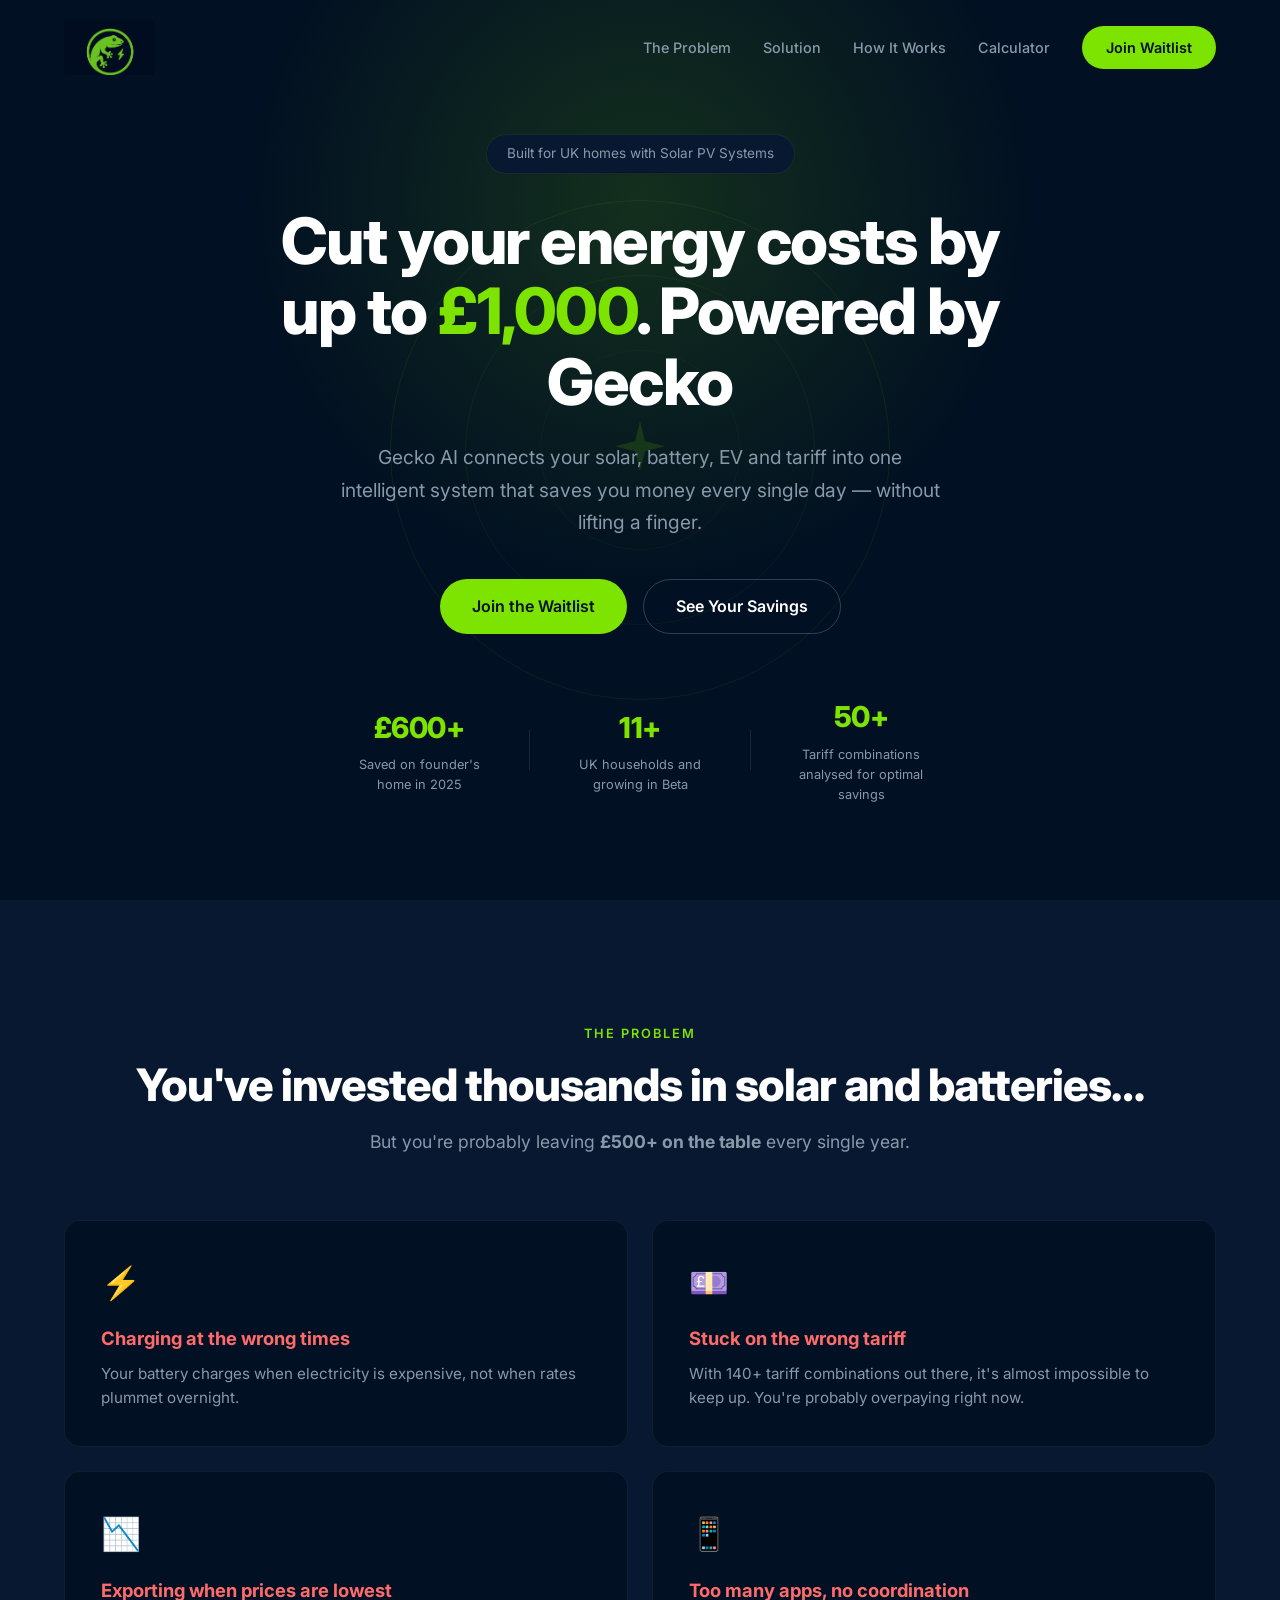
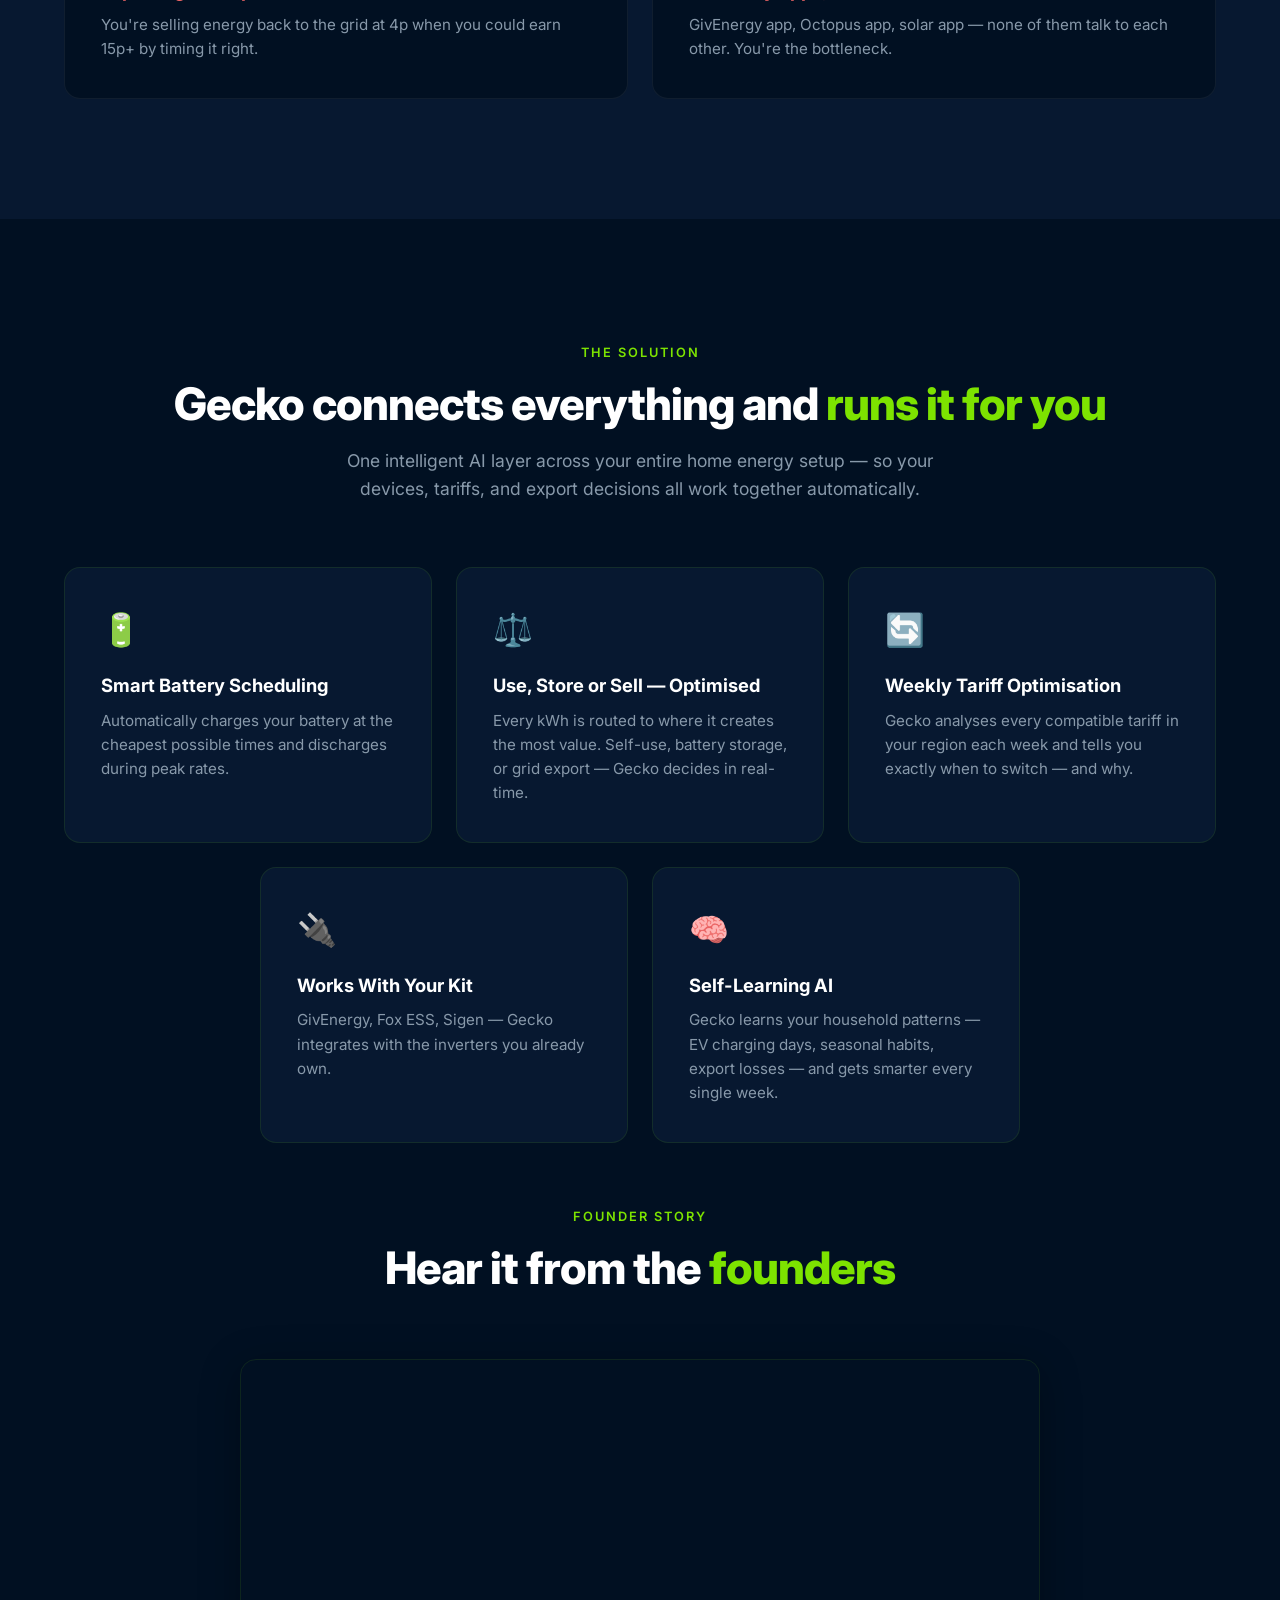
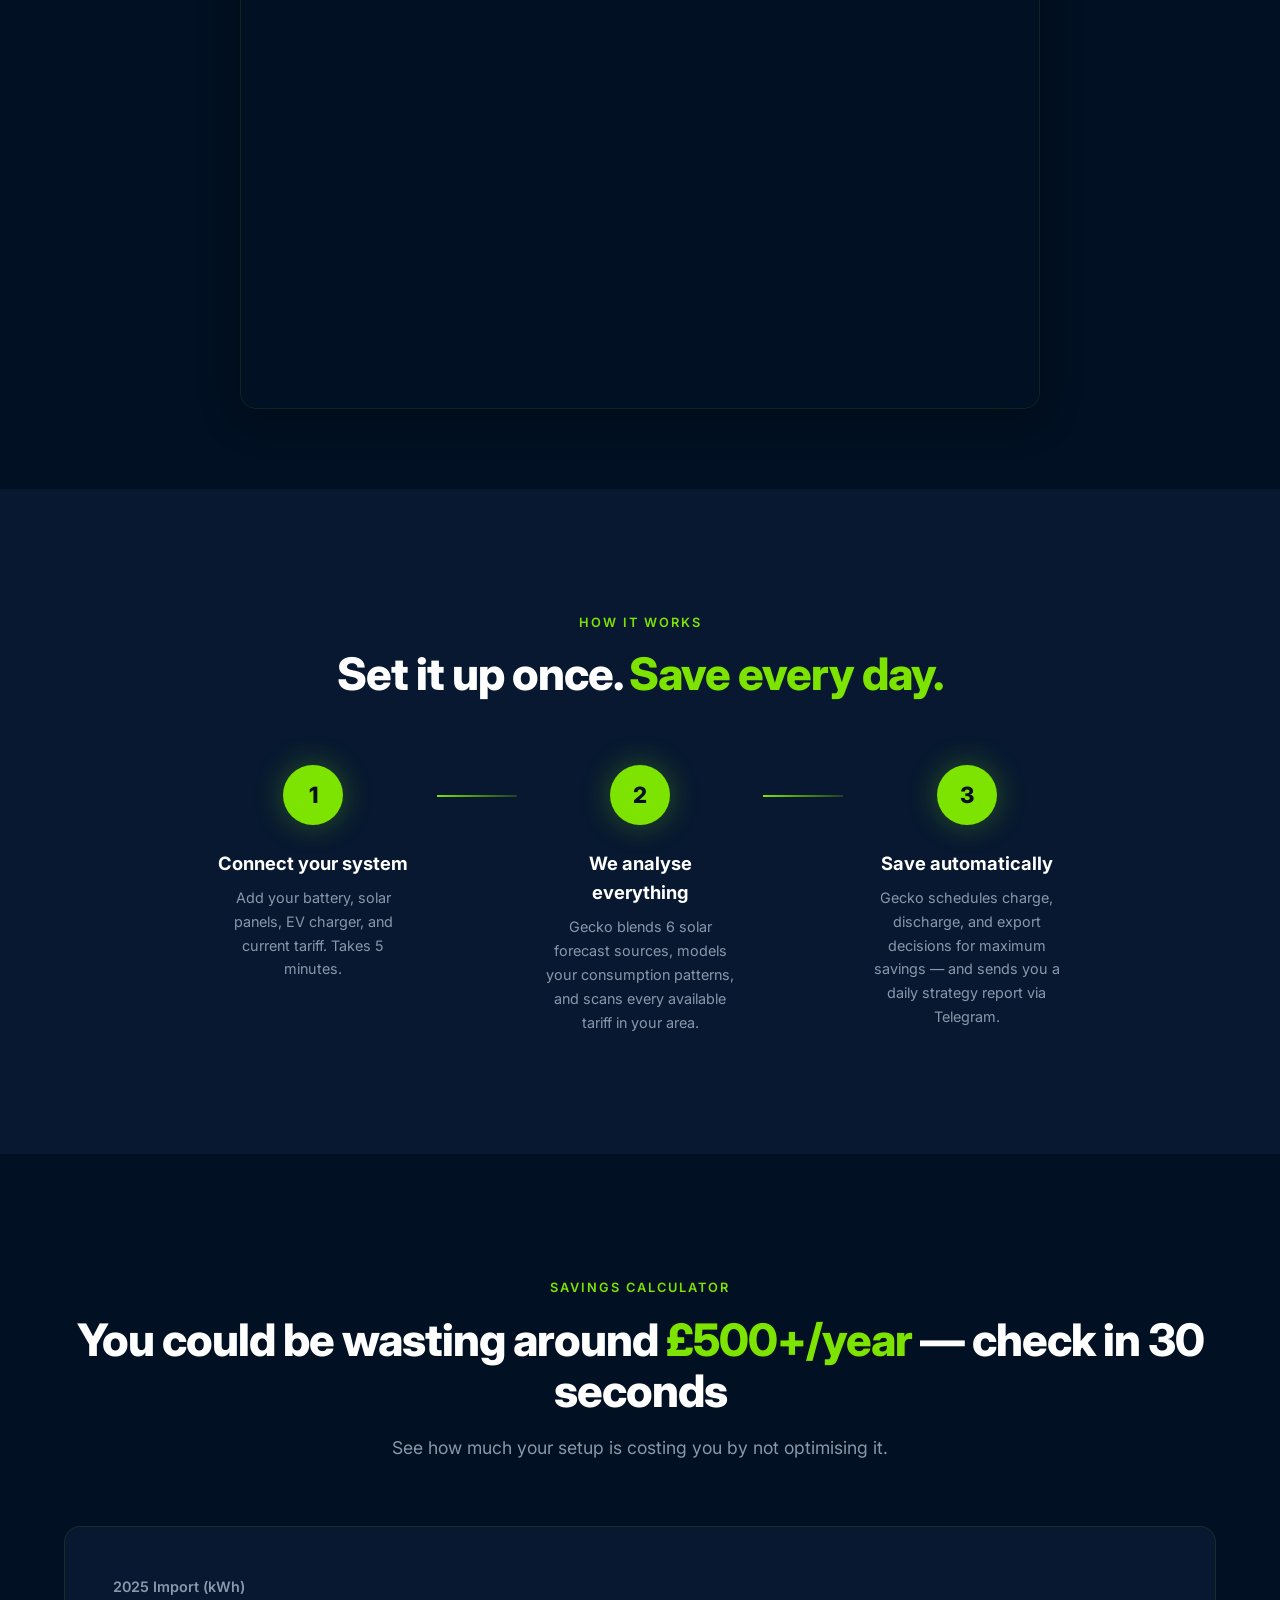
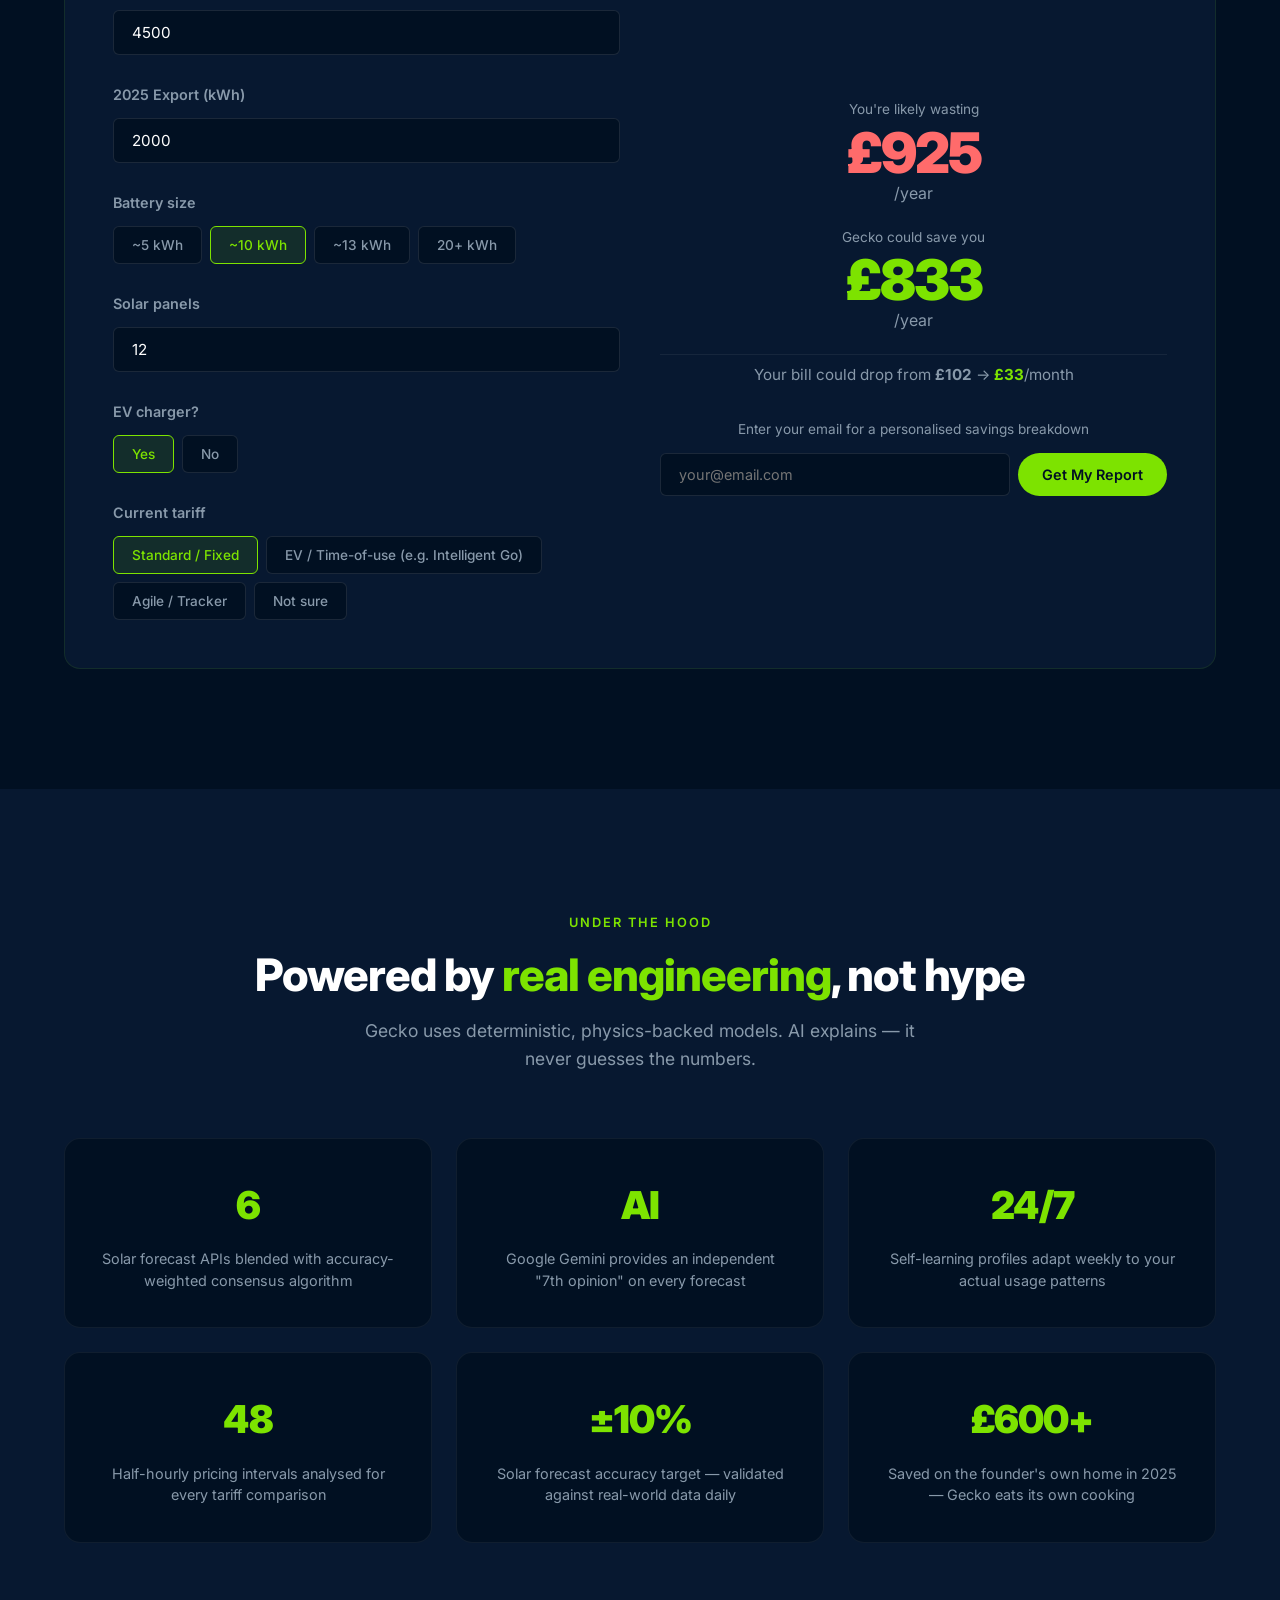
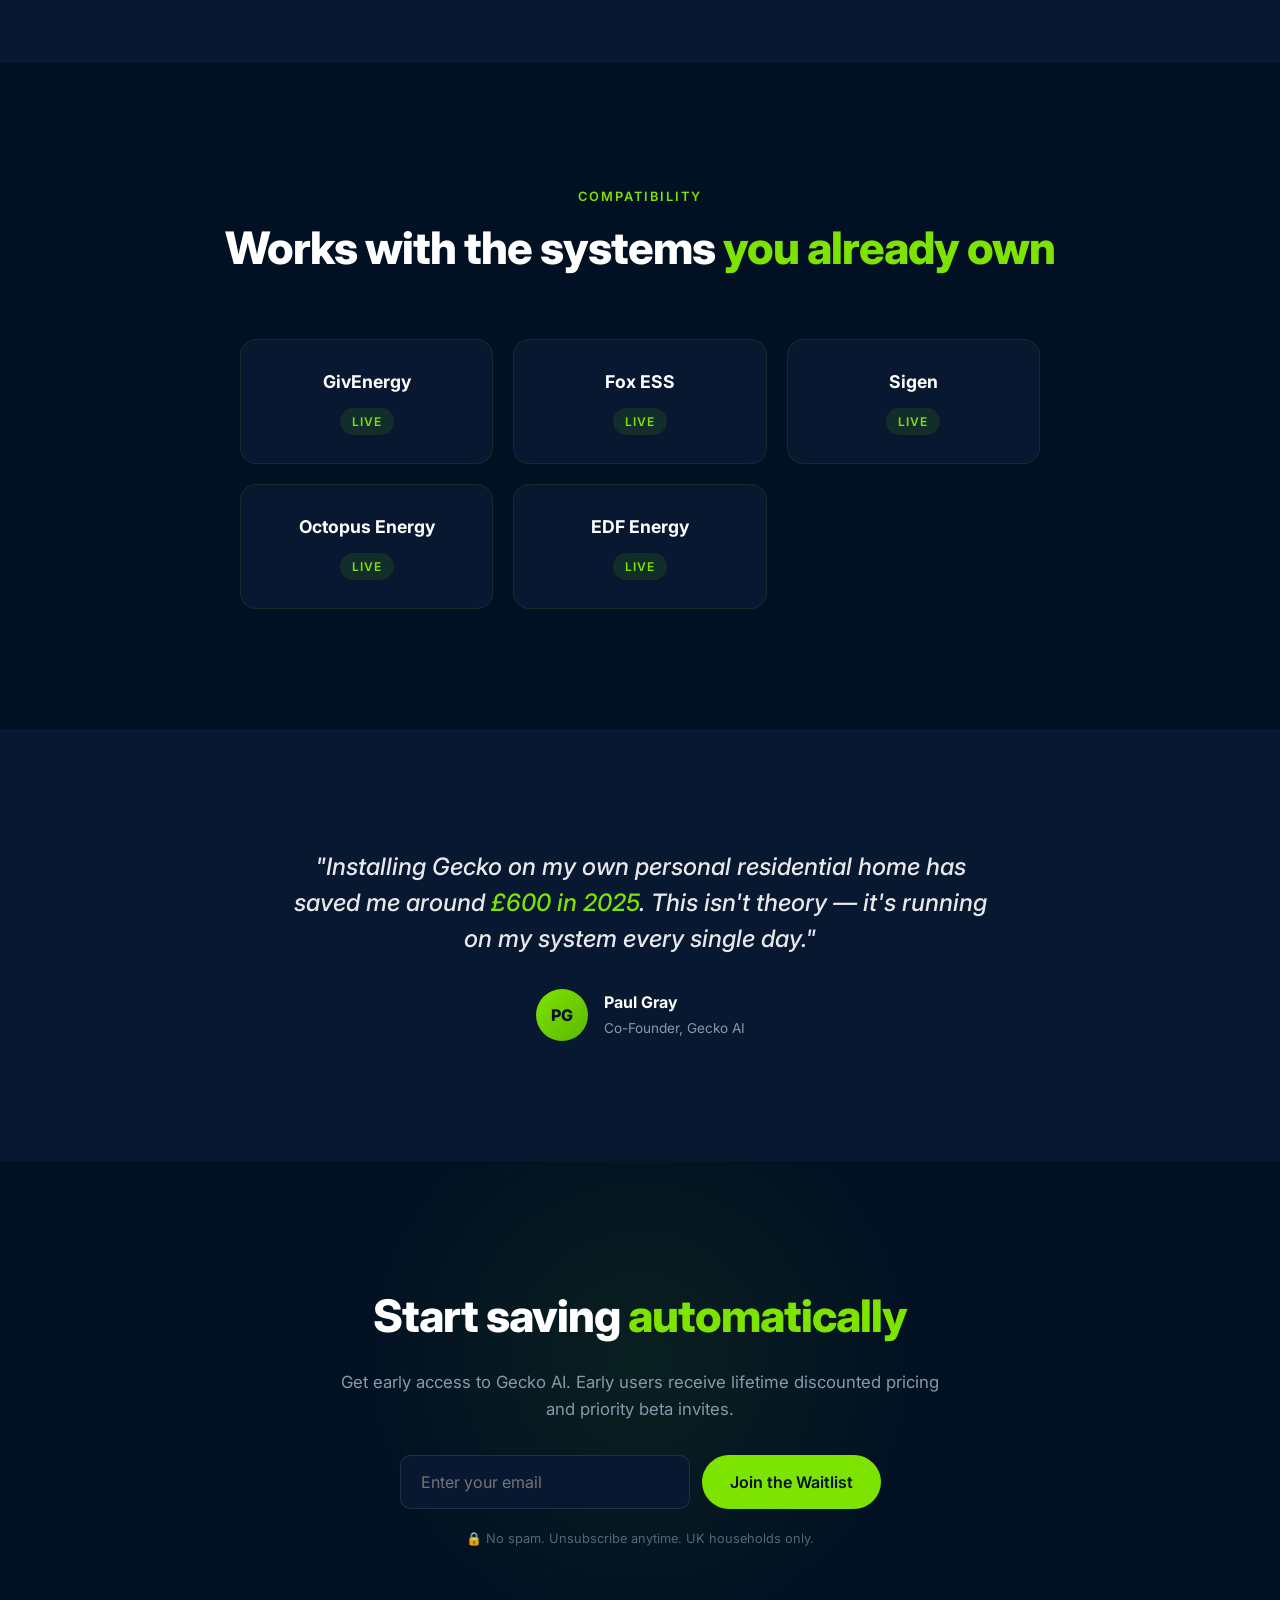
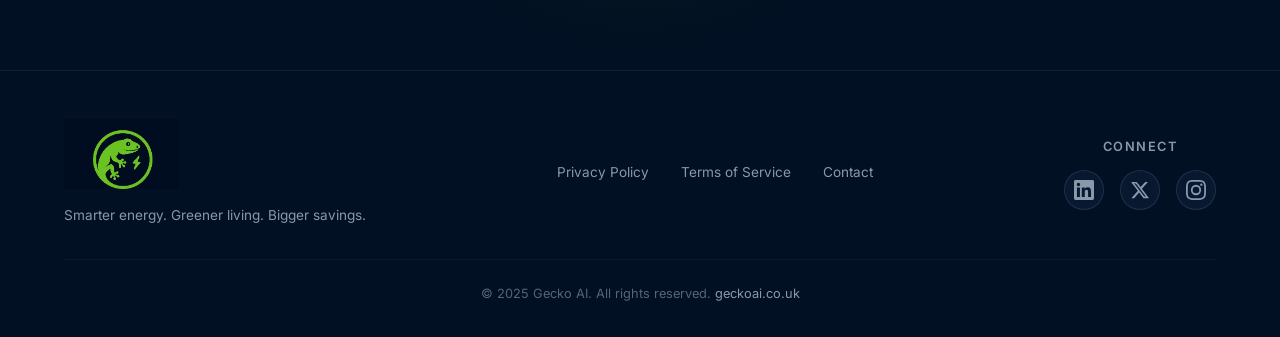
==== index.html @ 9f8d8fed "Revert to simple single-image logo, use original gecko-logo.png icon" ====
<!DOCTYPE html>
<html lang="en">
<head>
    <meta charset="UTF-8">
    <meta name="viewport" content="width=device-width, initial-scale=1.0">
    <title>Gecko AI — Smarter Home Energy Optimisation</title>
    <meta name="description" content="Gecko AI connects your solar, battery, EV and tariff into one intelligent system. Cut your energy bills by up to 50% — automatically.">
    <meta property="og:title" content="Gecko AI — Cut Your Energy Bills by Up to 50%">
    <meta property="og:description" content="One intelligent AI layer across your entire home energy setup. Save more, earn more, zero effort.">
    <meta property="og:type" content="website">
    <meta property="og:url" content="https://geckoai.co.uk">
    <link rel="preconnect" href="https://fonts.googleapis.com">
    <link rel="preconnect" href="https://fonts.gstatic.com" crossorigin>
    <link href="https://fonts.googleapis.com/css2?family=Inter:wght@300;400;500;600;700;800;900&display=swap" rel="stylesheet">
    <link rel="stylesheet" href="styles.css">
</head>
<body>

    <!-- Navigation -->
    <nav class="nav" id="nav">
        <div class="nav-container">
            <a href="#top" class="nav-logo">
                <img src="gecko-logo.png" alt="Gecko AI" class="nav-logo-img">
            </a>
            <div class="nav-links" id="navLinks">
                <a href="#problem">The Problem</a>
                <a href="#solution">Solution</a>
                <a href="#how-it-works">How It Works</a>
                <a href="#calculator">Calculator</a>
                <a href="#waitlist" class="nav-cta">Join Waitlist</a>
            </div>
            <button class="nav-toggle" id="navToggle" aria-label="Toggle menu">
                <span></span><span></span><span></span>
            </button>
        </div>
    </nav>

    <!-- Hero -->
    <section class="hero" id="top">
        <div class="hero-glow"></div>
        <div class="hero-content">
            <div class="hero-badge">Built for UK homes with Solar PV Systems</div>
            <h1>Cut your energy costs by up to <span class="text-green">£1,000</span>. Powered by Gecko</h1>
            <p class="hero-sub">Gecko AI connects your solar, battery, EV and tariff into one intelligent system that saves you money every single day — without lifting a finger.</p>
            <div class="hero-actions">
                <a href="#waitlist" class="btn btn-primary">Join the Waitlist</a>
                <a href="#calculator" class="btn btn-secondary">See Your Savings</a>
            </div>
            <div class="hero-stats">
                <div class="hero-stat">
                    <span class="hero-stat-value">£600+</span>
                    <span class="hero-stat-label">Saved on founder's home in 2025</span>
                </div>
                <div class="hero-stat-divider"></div>
                <div class="hero-stat">
                    <span class="hero-stat-value">11+</span>
                    <span class="hero-stat-label">UK households and growing in Beta</span>
                </div>
                <div class="hero-stat-divider"></div>
                <div class="hero-stat">
                    <span class="hero-stat-value">50+</span>
                    <span class="hero-stat-label">Tariff combinations analysed for optimal savings</span>
                </div>
            </div>
        </div>
        <div class="hero-visual">
            <div class="energy-orb">
                <div class="orb-ring orb-ring-1"></div>
                <div class="orb-ring orb-ring-2"></div>
                <div class="orb-ring orb-ring-3"></div>
                <div class="orb-core">
                    <svg viewBox="0 0 60 60" fill="none" xmlns="http://www.w3.org/2000/svg" width="60" height="60">
                        <path d="M30 5 L35 25 L55 30 L35 35 L30 55 L25 35 L5 30 L25 25Z" fill="#7de300" opacity="0.9"/>
                    </svg>
                </div>
            </div>
        </div>
    </section>

    <!-- Problem -->
    <section class="section section-problem" id="problem">
        <div class="container">
            <div class="section-header reveal">
                <span class="section-tag">The Problem</span>
                <h2>You've invested thousands in solar and batteries…</h2>
                <p class="section-sub">But you're probably leaving <strong>£500+ on the table</strong> every single year.</p>
            </div>
            <div class="problem-grid reveal">
                <div class="problem-card">
                    <div class="problem-icon">⚡</div>
                    <h3>Charging at the wrong times</h3>
                    <p>Your battery charges when electricity is expensive, not when rates plummet overnight.</p>
                </div>
                <div class="problem-card">
                    <div class="problem-icon">💷</div>
                    <h3>Stuck on the wrong tariff</h3>
                    <p>With 140+ tariff combinations out there, it's almost impossible to keep up. You're probably overpaying right now.</p>
                </div>
                <div class="problem-card">
                    <div class="problem-icon">📉</div>
                    <h3>Exporting when prices are lowest</h3>
                    <p>You're selling energy back to the grid at 4p when you could earn 15p+ by timing it right.</p>
                </div>
                <div class="problem-card">
                    <div class="problem-icon">📱</div>
                    <h3>Too many apps, no coordination</h3>
                    <p>GivEnergy app, Octopus app, solar app — none of them talk to each other. You're the bottleneck.</p>
                </div>
            </div>
        </div>
    </section>

    <!-- Solution -->
    <section class="section section-solution" id="solution">
        <div class="container">
            <div class="section-header reveal">
                <span class="section-tag">The Solution</span>
                <h2>Gecko connects everything and <span class="text-green">runs it for you</span></h2>
                <p class="section-sub">One intelligent AI layer across your entire home energy setup — so your devices, tariffs, and export decisions all work together automatically.</p>
            </div>
            <div class="solution-grid reveal">
                <div class="solution-card">
                    <div class="solution-icon">🔋</div>
                    <h3>Smart Battery Scheduling</h3>
                    <p>Automatically charges your battery at the cheapest possible times and discharges during peak rates.</p>
                </div>
                <div class="solution-card">
                    <div class="solution-icon">⚖️</div>
                    <h3>Use, Store or Sell — Optimised</h3>
                    <p>Every kWh is routed to where it creates the most value. Self-use, battery storage, or grid export — Gecko decides in real-time.</p>
                </div>
                <div class="solution-card">
                    <div class="solution-icon">🔄</div>
                    <h3>Weekly Tariff Optimisation</h3>
                    <p>Gecko analyses every compatible tariff in your region each week and tells you exactly when to switch — and why.</p>
                </div>
                <div class="solution-card">
                    <div class="solution-icon">🔌</div>
                    <h3>Works With Your Kit</h3>
                    <p>GivEnergy, Fox ESS, Sigen — Gecko integrates with the inverters you already own.</p>
                </div>
                <div class="solution-card">
                    <div class="solution-icon">🧠</div>
                    <h3>Self-Learning AI</h3>
                    <p>Gecko learns your household patterns — EV charging days, seasonal habits, export losses — and gets smarter every single week.</p>
                </div>
            </div>
        </div>
    </section>

    <!-- Founder Video -->
    <section class="section section-video">
        <div class="container">
            <div class="section-header reveal">
                <span class="section-tag">Founder Story</span>
                <h2>Hear it from the <span class="text-green">founders</span></h2>
            </div>
            <div class="video-wrapper reveal">
                <iframe
                    src="https://www.youtube.com/embed/vkBiVyoCR98"
                    title="Gecko AI Founder Story"
                    frameborder="0"
                    allow="accelerometer; autoplay; clipboard-write; encrypted-media; gyroscope; picture-in-picture; web-share"
                    referrerpolicy="strict-origin-when-cross-origin"
                    allowfullscreen>
                </iframe>
            </div>
        </div>
    </section>

    <!-- How It Works -->
    <section class="section section-how" id="how-it-works">
        <div class="container">
            <div class="section-header reveal">
                <span class="section-tag">How It Works</span>
                <h2>Set it up once. <span class="text-green">Save every day.</span></h2>
            </div>
            <div class="steps reveal">
                <div class="step">
                    <div class="step-number">1</div>
                    <div class="step-content">
                        <h3>Connect your system</h3>
                        <p>Add your battery, solar panels, EV charger, and current tariff. Takes 5 minutes.</p>
                    </div>
                </div>
                <div class="step-connector"></div>
                <div class="step">
                    <div class="step-number">2</div>
                    <div class="step-content">
                        <h3>We analyse everything</h3>
                        <p>Gecko blends 6 solar forecast sources, models your consumption patterns, and scans every available tariff in your area.</p>
                    </div>
                </div>
                <div class="step-connector"></div>
                <div class="step">
                    <div class="step-number">3</div>
                    <div class="step-content">
                        <h3>Save automatically</h3>
                        <p>Gecko schedules charge, discharge, and export decisions for maximum savings — and sends you a daily strategy report via Telegram.</p>
                    </div>
                </div>
            </div>
        </div>
    </section>

    <!-- Calculator -->
    <section class="section section-calc" id="calculator">
        <div class="container">
            <div class="section-header reveal">
                <span class="section-tag">Savings Calculator</span>
                <h2>You could be wasting around <span class="text-green">£500+/year</span> — check in 30 seconds</h2>
                <p class="section-sub">See how much your setup is costing you by not optimising it.</p>
            </div>
            <div class="calc-container reveal">
                <div class="calc-form" id="calcForm">
                    <div class="calc-group">
                        <label>2025 Import (kWh)</label>
                        <input type="number" id="calcImport" class="calc-input" placeholder="e.g. 4500" value="4500">
                    </div>
                    <div class="calc-group">
                        <label>2025 Export (kWh)</label>
                        <input type="number" id="calcExport" class="calc-input" placeholder="e.g. 2000" value="2000">
                    </div>
                    <div class="calc-group">
                        <label>Battery size</label>
                        <div class="calc-options" data-field="battery">
                            <button class="calc-option" data-value="5">~5 kWh</button>
                            <button class="calc-option active" data-value="10">~10 kWh</button>
                            <button class="calc-option" data-value="13">~13 kWh</button>
                            <button class="calc-option" data-value="20">20+ kWh</button>
                        </div>
                    </div>
                    <div class="calc-group">
                        <label>Solar panels</label>
                        <input type="number" id="calcPanels" class="calc-input" placeholder="Number of panels (estimate if unknown)" value="12">
                    </div>
                    <div class="calc-group">
                        <label>EV charger?</label>
                        <div class="calc-options" data-field="ev">
                            <button class="calc-option active" data-value="yes">Yes</button>
                            <button class="calc-option" data-value="no">No</button>
                        </div>
                    </div>
                    <div class="calc-group">
                        <label>Current tariff</label>
                        <div class="calc-options" data-field="tariff">
                            <button class="calc-option active" data-value="standard">Standard / Fixed</button>
                            <button class="calc-option" data-value="ev">EV / Time-of-use (e.g. Intelligent Go)</button>
                            <button class="calc-option" data-value="agile">Agile / Tracker</button>
                            <button class="calc-option" data-value="unsure">Not sure</button>
                        </div>
                    </div>
                </div>
                <div class="calc-results" id="calcResults">
                    <div class="calc-result-waste">
                        <span class="calc-result-label">You're likely wasting</span>
                        <span class="calc-result-value" id="wasteValue">£504</span>
                        <span class="calc-result-period">/year</span>
                    </div>
                    <div class="calc-result-save">
                        <span class="calc-result-label">Gecko could save you</span>
                        <span class="calc-result-value text-green" id="saveValue">£353</span>
                        <span class="calc-result-period">/year</span>
                    </div>
                    <div class="calc-result-bill">
                        Your bill could drop from <strong id="billFrom">£120</strong> → <strong class="text-green" id="billTo">£91</strong>/month
                    </div>
                    <div class="calc-email-capture">
                        <p>Enter your email for a personalised savings breakdown</p>
                        <form class="calc-email-form" id="calcEmailForm">
                            <input type="email" placeholder="your@email.com" required id="calcEmail">
                            <button type="submit" class="btn btn-primary">Get My Report</button>
                        </form>
                    </div>
                </div>
            </div>
        </div>
    </section>

    <!-- Technical Credibility -->
    <section class="section section-tech" id="tech">
        <div class="container">
            <div class="section-header reveal">
                <span class="section-tag">Under the Hood</span>
                <h2>Powered by <span class="text-green">real engineering</span>, not hype</h2>
                <p class="section-sub">Gecko uses deterministic, physics-backed models. AI explains — it never guesses the numbers.</p>
            </div>
            <div class="tech-grid reveal">
                <div class="tech-card">
                    <div class="tech-value">6</div>
                    <div class="tech-label">Solar forecast APIs blended with accuracy-weighted consensus algorithm</div>
                </div>
                <div class="tech-card">
                    <div class="tech-value">AI</div>
                    <div class="tech-label">Google Gemini provides an independent "7th opinion" on every forecast</div>
                </div>
                <div class="tech-card">
                    <div class="tech-value">24/7</div>
                    <div class="tech-label">Self-learning profiles adapt weekly to your actual usage patterns</div>
                </div>
                <div class="tech-card">
                    <div class="tech-value">48</div>
                    <div class="tech-label">Half-hourly pricing intervals analysed for every tariff comparison</div>
                </div>
                <div class="tech-card">
                    <div class="tech-value">±10%</div>
                    <div class="tech-label">Solar forecast accuracy target — validated against real-world data daily</div>
                </div>
                <div class="tech-card">
                    <div class="tech-value">£600+</div>
                    <div class="tech-label">Saved on the founder's own home in 2025 — Gecko eats its own cooking</div>
                </div>
            </div>
        </div>
    </section>

    <!-- Compatibility -->
    <section class="section section-compat" id="compatibility">
        <div class="container">
            <div class="section-header reveal">
                <span class="section-tag">Compatibility</span>
                <h2>Works with the systems <span class="text-green">you already own</span></h2>
            </div>
            <div class="compat-grid reveal">
                <div class="compat-item">
                    <div class="compat-logo">GivEnergy</div>
                    <span class="compat-status live">Live</span>
                </div>
                <div class="compat-item">
                    <div class="compat-logo">Fox ESS</div>
                    <span class="compat-status live">Live</span>
                </div>
                <div class="compat-item">
                    <div class="compat-logo">Sigen</div>
                    <span class="compat-status live">Live</span>
                </div>

                <div class="compat-item">
                    <div class="compat-logo">Octopus Energy</div>
                    <span class="compat-status live">Live</span>
                </div>
                <div class="compat-item">
                    <div class="compat-logo">EDF Energy</div>
                    <span class="compat-status live">Live</span>
                </div>
            </div>
        </div>
    </section>

    <!-- Testimonial -->
    <section class="section section-testimonial">
        <div class="container">
            <div class="testimonial reveal">
                <div class="testimonial-quote">"Installing Gecko on my own personal residential home has saved me around <span class="text-green">£600 in 2025</span>. This isn't theory — it's running on my system every single day."</div>
                <div class="testimonial-author">
                    <div class="testimonial-avatar">PG</div>
                    <div class="testimonial-info">
                        <strong>Paul Gray</strong>
                        <span>Co-Founder, Gecko AI</span>
                    </div>
                </div>
            </div>
        </div>
    </section>

    <!-- Waitlist -->
    <section class="section section-waitlist" id="waitlist">
        <div class="container">
            <div class="waitlist-content reveal">
                <h2>Start saving <span class="text-green">automatically</span></h2>
                <p>Get early access to Gecko AI. Early users receive lifetime discounted pricing and priority beta invites.</p>
                <form class="waitlist-form" id="waitlistForm">
                    <input type="email" placeholder="Enter your email" required id="waitlistEmail">
                    <button type="submit" class="btn btn-primary">Join the Waitlist</button>
                </form>
                <span class="waitlist-note">🔒 No spam. Unsubscribe anytime. UK households only.</span>
            </div>
        </div>
    </section>

    <!-- Footer -->
    <footer class="footer">
        <div class="container">
            <div class="footer-content">
                <div class="footer-brand">
                    <img src="gecko-logo.png" alt="Gecko AI" class="footer-logo-img">
                    <p>Smarter energy. Greener living. Bigger savings.</p>
                </div>
                <div class="footer-links">
                    <a href="#">Privacy Policy</a>
                    <a href="#">Terms of Service</a>
                    <a href="#">Contact</a>
                </div>
                <div class="footer-social">
                    <span class="footer-social-label">Connect</span>
                    <div class="footer-social-icons">
                        <a href="https://www.linkedin.com/company/gecko-ai" target="_blank" rel="noopener" aria-label="LinkedIn">
                            <svg width="20" height="20" viewBox="0 0 24 24" fill="currentColor"><path d="M20.447 20.452h-3.554v-5.569c0-1.328-.027-3.037-1.852-3.037-1.853 0-2.136 1.445-2.136 2.939v5.667H9.351V9h3.414v1.561h.046c.477-.9 1.637-1.85 3.37-1.85 3.601 0 4.267 2.37 4.267 5.455v6.286zM5.337 7.433a2.062 2.062 0 01-2.063-2.065 2.064 2.064 0 112.063 2.065zm1.782 13.019H3.555V9h3.564v11.452zM22.225 0H1.771C.792 0 0 .774 0 1.729v20.542C0 23.227.792 24 1.771 24h20.451C23.2 24 24 23.227 24 22.271V1.729C24 .774 23.2 0 22.222 0h.003z"/></svg>
                        </a>
                        <a href="https://x.com/geckoai_uk" target="_blank" rel="noopener" aria-label="X (Twitter)">
                            <svg width="20" height="20" viewBox="0 0 24 24" fill="currentColor"><path d="M18.244 2.25h3.308l-7.227 8.26 8.502 11.24H16.17l-5.214-6.817L4.99 21.75H1.68l7.73-8.835L1.254 2.25H8.08l4.713 6.231zm-1.161 17.52h1.833L7.084 4.126H5.117z"/></svg>
                        </a>
                        <a href="https://www.instagram.com/geckoai_uk/" target="_blank" rel="noopener" aria-label="Instagram">
                            <svg width="20" height="20" viewBox="0 0 24 24" fill="currentColor"><path d="M12 2.163c3.204 0 3.584.012 4.85.07 3.252.148 4.771 1.691 4.919 4.919.058 1.265.069 1.645.069 4.849 0 3.205-.012 3.584-.069 4.849-.149 3.225-1.664 4.771-4.919 4.919-1.266.058-1.644.07-4.85.07-3.204 0-3.584-.012-4.849-.07-3.26-.149-4.771-1.699-4.919-4.92-.058-1.265-.07-1.644-.07-4.849 0-3.204.013-3.583.07-4.849.149-3.227 1.664-4.771 4.919-4.919 1.266-.057 1.645-.069 4.849-.069zM12 0C8.741 0 8.333.014 7.053.072 2.695.272.273 2.69.073 7.052.014 8.333 0 8.741 0 12c0 3.259.014 3.668.072 4.948.2 4.358 2.618 6.78 6.98 6.98C8.333 23.986 8.741 24 12 24c3.259 0 3.668-.014 4.948-.072 4.354-.2 6.782-2.618 6.979-6.98.059-1.28.073-1.689.073-4.948 0-3.259-.014-3.667-.072-4.947-.196-4.354-2.617-6.78-6.979-6.98C15.668.014 15.259 0 12 0zm0 5.838a6.162 6.162 0 100 12.324 6.162 6.162 0 000-12.324zM12 16a4 4 0 110-8 4 4 0 010 8zm6.406-11.845a1.44 1.44 0 100 2.881 1.44 1.44 0 000-2.881z"/></svg>
                        </a>
                    </div>
                </div>
            </div>
            <div class="footer-bottom">
                <p>© 2025 Gecko AI. All rights reserved. <a href="https://geckoai.co.uk">geckoai.co.uk</a></p>
            </div>
        </div>
    </footer>

    <script src="script.js"></script>
</body>
</html>
---- styles.css ----
/* ============================
   Gecko AI — Premium Design System
   Colors: #7de300 (green) / #011022 (dark)
   ============================ */

*, *::before, *::after {
    margin: 0;
    padding: 0;
    box-sizing: border-box;
}

:root {
    --green: #7de300;
    --green-dark: #5cb800;
    --green-glow: rgba(125, 227, 0, 0.15);
    --green-glow-strong: rgba(125, 227, 0, 0.3);
    --dark: #011022;
    --dark-surface: #071830;
    --dark-card: #0c2240;
    --dark-border: rgba(125, 227, 0, 0.1);
    --text: #ffffff;
    --text-muted: #8899aa;
    --text-dim: #556677;
    --font: 'Inter', -apple-system, BlinkMacSystemFont, sans-serif;
    --radius: 16px;
    --radius-sm: 10px;
    --radius-xs: 6px;
    --transition: 0.3s cubic-bezier(0.4, 0, 0.2, 1);
    --max-width: 1200px;
}

html {
    scroll-behavior: smooth;
    scroll-padding-top: 80px;
}

body {
    font-family: var(--font);
    background: var(--dark);
    color: var(--text);
    line-height: 1.6;
    overflow-x: hidden;
    -webkit-font-smoothing: antialiased;
}

.container {
    max-width: var(--max-width);
    margin: 0 auto;
    padding: 0 24px;
}

.text-green {
    color: var(--green);
}

/* ============================
   Navigation
   ============================ */
.nav {
    position: fixed;
    top: 0;
    left: 0;
    right: 0;
    z-index: 1000;
    padding: 20px 0;
    transition: var(--transition);
}

.nav.scrolled {
    background: rgba(1, 16, 34, 0.85);
    backdrop-filter: blur(20px);
    -webkit-backdrop-filter: blur(20px);
    border-bottom: 1px solid var(--dark-border);
    padding: 16px 0;
}

.nav-container {
    max-width: var(--max-width);
    margin: 0 auto;
    padding: 0 24px;
    display: flex;
    align-items: center;
    justify-content: space-between;
}

.nav-logo {
    text-decoration: none;
    display: flex;
    align-items: center;
}

.nav-logo-img {
    height: 55px;
    width: auto;
    display: block;
    transition: var(--transition);
}

.nav-logo:hover .nav-logo-img {
    transform: scale(1.05);
}

.footer-logo-img {
    height: 70px;
    width: auto;
    display: block;
    margin-bottom: 16px;
}

.nav-links {
    display: flex;
    align-items: center;
    gap: 32px;
}

.nav-links a {
    text-decoration: none;
    color: var(--text-muted);
    font-size: 0.9rem;
    font-weight: 500;
    transition: var(--transition);
}

.nav-links a:hover {
    color: var(--text);
}

.nav-cta {
    background: var(--green) !important;
    color: var(--dark) !important;
    padding: 10px 24px;
    border-radius: 100px;
    font-weight: 600 !important;
}

.nav-cta:hover {
    background: var(--green-dark) !important;
    transform: translateY(-1px);
    box-shadow: 0 4px 20px var(--green-glow-strong);
}

.nav-toggle {
    display: none;
    flex-direction: column;
    gap: 5px;
    background: none;
    border: none;
    cursor: pointer;
    padding: 4px;
}

.nav-toggle span {
    width: 24px;
    height: 2px;
    background: var(--text);
    border-radius: 2px;
    transition: var(--transition);
}

/* ============================
   Buttons
   ============================ */
.btn {
    display: inline-flex;
    align-items: center;
    justify-content: center;
    padding: 14px 32px;
    border-radius: 100px;
    font-family: var(--font);
    font-size: 1rem;
    font-weight: 600;
    text-decoration: none;
    cursor: pointer;
    border: none;
    transition: var(--transition);
}

.btn-primary {
    background: var(--green);
    color: var(--dark);
}

.btn-primary:hover {
    background: var(--green-dark);
    transform: translateY(-2px);
    box-shadow: 0 8px 30px var(--green-glow-strong);
}

.btn-secondary {
    background: transparent;
    color: var(--text);
    border: 1px solid rgba(255, 255, 255, 0.2);
}

.btn-secondary:hover {
    border-color: var(--green);
    color: var(--green);
    transform: translateY(-2px);
}

/* ============================
   Hero Section
   ============================ */
.hero {
    min-height: 100vh;
    display: flex;
    align-items: center;
    justify-content: center;
    text-align: center;
    padding: 120px 24px 80px;
    position: relative;
    overflow: hidden;
}

.hero-glow {
    position: absolute;
    top: -200px;
    left: 50%;
    transform: translateX(-50%);
    width: 800px;
    height: 800px;
    background: radial-gradient(circle, var(--green-glow) 0%, transparent 70%);
    pointer-events: none;
    animation: pulse 6s ease-in-out infinite;
}

@keyframes pulse {
    0%, 100% { opacity: 0.4; transform: translateX(-50%) scale(1); }
    50% { opacity: 0.7; transform: translateX(-50%) scale(1.1); }
}

.hero-content {
    position: relative;
    z-index: 2;
    max-width: 800px;
    margin: 0 auto;
}

.hero-badge {
    display: inline-block;
    background: var(--dark-surface);
    border: 1px solid var(--dark-border);
    padding: 8px 20px;
    border-radius: 100px;
    font-size: 0.85rem;
    color: var(--text-muted);
    margin-bottom: 32px;
    animation: fadeInUp 0.8s ease-out;
}

.hero h1 {
    font-size: clamp(2.4rem, 5.5vw, 4rem);
    font-weight: 800;
    line-height: 1.1;
    letter-spacing: -1.5px;
    margin-bottom: 24px;
    animation: fadeInUp 0.8s ease-out 0.1s both;
}

.hero-sub {
    font-size: 1.2rem;
    color: var(--text-muted);
    max-width: 600px;
    margin: 0 auto 40px;
    line-height: 1.7;
    animation: fadeInUp 0.8s ease-out 0.2s both;
}

.hero-actions {
    display: flex;
    gap: 16px;
    justify-content: center;
    flex-wrap: wrap;
    margin-bottom: 60px;
    animation: fadeInUp 0.8s ease-out 0.3s both;
}

.hero-stats {
    display: flex;
    align-items: center;
    justify-content: center;
    gap: 40px;
    animation: fadeInUp 0.8s ease-out 0.4s both;
}

.hero-stat {
    text-align: center;
}

.hero-stat-value {
    display: block;
    font-size: 1.8rem;
    font-weight: 800;
    color: var(--green);
    letter-spacing: -0.5px;
}

.hero-stat-label {
    font-size: 0.8rem;
    color: var(--text-muted);
    max-width: 140px;
    display: block;
    margin-top: 4px;
}

.hero-stat-divider {
    width: 1px;
    height: 40px;
    background: rgba(255, 255, 255, 0.1);
}

.hero-visual {
    position: absolute;
    top: 50%;
    left: 50%;
    transform: translate(-50%, -50%);
    z-index: 1;
    pointer-events: none;
}

.energy-orb {
    position: relative;
    width: 500px;
    height: 500px;
}

.orb-ring {
    position: absolute;
    border-radius: 50%;
    border: 1px solid rgba(125, 227, 0, 0.08);
    animation: orbSpin 20s linear infinite;
}

.orb-ring-1 {
    width: 100%;
    height: 100%;
    top: 0;
    left: 0;
}

.orb-ring-2 {
    width: 70%;
    height: 70%;
    top: 15%;
    left: 15%;
    animation-duration: 15s;
    animation-direction: reverse;
    border-color: rgba(125, 227, 0, 0.06);
}

.orb-ring-3 {
    width: 40%;
    height: 40%;
    top: 30%;
    left: 30%;
    animation-duration: 10s;
    border-color: rgba(125, 227, 0, 0.04);
}

.orb-core {
    position: absolute;
    top: 50%;
    left: 50%;
    transform: translate(-50%, -50%);
    opacity: 0.15;
}

@keyframes orbSpin {
    from { transform: rotate(0deg); }
    to { transform: rotate(360deg); }
}

/* ============================
   Sections (Shared)
   ============================ */
.section {
    padding: 120px 0;
}

.section-header {
    text-align: center;
    margin-bottom: 64px;
}

.section-tag {
    display: inline-block;
    font-size: 0.8rem;
    font-weight: 600;
    text-transform: uppercase;
    letter-spacing: 2px;
    color: var(--green);
    margin-bottom: 16px;
}

.section-header h2 {
    font-size: clamp(1.8rem, 3.5vw, 2.8rem);
    font-weight: 800;
    letter-spacing: -1px;
    line-height: 1.15;
    margin-bottom: 16px;
}

.section-sub {
    font-size: 1.1rem;
    color: var(--text-muted);
    max-width: 600px;
    margin: 0 auto;
}

/* ============================
   Problem Section
   ============================ */
.section-problem {
    background: var(--dark-surface);
}

.problem-grid {
    display: grid;
    grid-template-columns: repeat(2, 1fr);
    gap: 24px;
}

.problem-card {
    background: var(--dark);
    border: 1px solid rgba(255, 255, 255, 0.06);
    border-radius: var(--radius);
    padding: 36px;
    transition: var(--transition);
}

.problem-card:hover {
    border-color: rgba(255, 80, 80, 0.3);
    transform: translateY(-4px);
}

.problem-icon {
    font-size: 2rem;
    margin-bottom: 16px;
}

.problem-card h3 {
    font-size: 1.15rem;
    font-weight: 700;
    margin-bottom: 8px;
    color: #ff6b6b;
}

.problem-card p {
    color: var(--text-muted);
    font-size: 0.95rem;
    line-height: 1.6;
}

/* ============================
   Founder Video
   ============================ */
.video-wrapper {
    position: relative;
    width: 100%;
    max-width: 800px;
    margin: 0 auto;
    padding-bottom: 56.25%; /* 16:9 */
    border-radius: var(--radius);
    overflow: hidden;
    border: 1px solid var(--dark-border);
    box-shadow: 0 8px 40px rgba(0, 0, 0, 0.3);
}

.video-wrapper iframe {
    position: absolute;
    top: 0;
    left: 0;
    width: 100%;
    height: 100%;
    border: none;
}

.section-video {
    padding-top: 0;
    margin-top: -60px;
    padding-bottom: 80px;
}

/* ============================
   Solution Section
   ============================ */
.solution-grid {
    display: flex;
    flex-wrap: wrap;
    justify-content: center;
    gap: 24px;
}

.solution-grid .solution-card {
    flex: 0 1 calc(33.333% - 16px);
}

.solution-card {
    background: var(--dark-surface);
    border: 1px solid var(--dark-border);
    border-radius: var(--radius);
    padding: 36px;
    transition: var(--transition);
    position: relative;
    overflow: hidden;
}

.solution-card::before {
    content: '';
    position: absolute;
    top: 0;
    left: 0;
    right: 0;
    height: 2px;
    background: linear-gradient(90deg, transparent, var(--green), transparent);
    opacity: 0;
    transition: var(--transition);
}

.solution-card:hover {
    border-color: rgba(125, 227, 0, 0.2);
    transform: translateY(-4px);
    box-shadow: 0 8px 40px rgba(125, 227, 0, 0.05);
}

.solution-card:hover::before {
    opacity: 1;
}

.solution-icon {
    font-size: 2rem;
    margin-bottom: 16px;
}

.solution-card h3 {
    font-size: 1.15rem;
    font-weight: 700;
    margin-bottom: 8px;
}

.solution-card p {
    color: var(--text-muted);
    font-size: 0.95rem;
    line-height: 1.6;
}

/* ============================
   How It Works
   ============================ */
.section-how {
    background: var(--dark-surface);
}

.steps {
    display: flex;
    align-items: flex-start;
    justify-content: center;
    gap: 0;
    max-width: 900px;
    margin: 0 auto;
}

.step {
    flex: 1;
    text-align: center;
    padding: 0 24px;
}

.step-number {
    width: 60px;
    height: 60px;
    display: flex;
    align-items: center;
    justify-content: center;
    margin: 0 auto 24px;
    font-size: 1.4rem;
    font-weight: 800;
    color: var(--dark);
    background: var(--green);
    border-radius: 50%;
    box-shadow: 0 0 30px var(--green-glow-strong);
}

.step h3 {
    font-size: 1.15rem;
    font-weight: 700;
    margin-bottom: 8px;
}

.step p {
    color: var(--text-muted);
    font-size: 0.9rem;
    line-height: 1.65;
}

.step-connector {
    width: 80px;
    height: 2px;
    background: linear-gradient(90deg, var(--green), rgba(125, 227, 0, 0.2));
    margin-top: 30px;
    flex-shrink: 0;
}

/* ============================
   Calculator
   ============================ */
.calc-container {
    display: grid;
    grid-template-columns: 1fr 1fr;
    gap: 40px;
    background: var(--dark-surface);
    border: 1px solid var(--dark-border);
    border-radius: var(--radius);
    padding: 48px;
}

.calc-group {
    margin-bottom: 28px;
}

.calc-group:last-child {
    margin-bottom: 0;
}

.calc-group label {
    display: block;
    font-size: 0.9rem;
    font-weight: 600;
    margin-bottom: 12px;
    color: var(--text-muted);
}

.calc-input {
    width: 100%;
    padding: 12px 18px;
    border-radius: var(--radius-xs);
    border: 1px solid rgba(255, 255, 255, 0.1);
    background: var(--dark);
    color: var(--text);
    font-family: var(--font);
    font-size: 0.95rem;
    outline: none;
    transition: var(--transition);
}

.calc-input:focus {
    border-color: var(--green);
    box-shadow: 0 0 0 3px var(--green-glow);
}

.calc-options {
    display: flex;
    gap: 8px;
    flex-wrap: wrap;
}

.calc-option {
    padding: 10px 18px;
    border-radius: var(--radius-xs);
    border: 1px solid rgba(255, 255, 255, 0.1);
    background: var(--dark);
    color: var(--text-muted);
    font-family: var(--font);
    font-size: 0.85rem;
    font-weight: 500;
    cursor: pointer;
    transition: var(--transition);
}

.calc-option:hover {
    border-color: rgba(125, 227, 0, 0.3);
    color: var(--text);
}

.calc-option.active {
    background: rgba(125, 227, 0, 0.1);
    border-color: var(--green);
    color: var(--green);
}

.calc-results {
    display: flex;
    flex-direction: column;
    justify-content: center;
    align-items: center;
    text-align: center;
    gap: 20px;
}

.calc-result-waste,
.calc-result-save {
    display: flex;
    flex-direction: column;
    align-items: center;
}

.calc-result-label {
    font-size: 0.85rem;
    color: var(--text-muted);
    margin-bottom: 4px;
}

.calc-result-value {
    font-size: 3.5rem;
    font-weight: 900;
    letter-spacing: -2px;
    line-height: 1;
}

.calc-result-waste .calc-result-value {
    color: #ff6b6b;
}

.calc-result-period {
    font-size: 1rem;
    color: var(--text-muted);
}

.calc-result-bill {
    font-size: 0.95rem;
    color: var(--text-muted);
    padding-top: 8px;
    border-top: 1px solid rgba(255, 255, 255, 0.06);
    width: 100%;
}

.calc-email-capture {
    width: 100%;
    padding-top: 12px;
}

.calc-email-capture p {
    font-size: 0.85rem;
    color: var(--text-muted);
    margin-bottom: 12px;
}

.calc-email-form {
    display: flex;
    gap: 8px;
}

.calc-email-form input {
    flex: 1;
    padding: 12px 18px;
    border-radius: var(--radius-xs);
    border: 1px solid rgba(255, 255, 255, 0.1);
    background: var(--dark);
    color: var(--text);
    font-family: var(--font);
    font-size: 0.9rem;
    outline: none;
    transition: var(--transition);
}

.calc-email-form input:focus {
    border-color: var(--green);
    box-shadow: 0 0 0 3px var(--green-glow);
}

.calc-email-form .btn {
    padding: 12px 24px;
    font-size: 0.9rem;
    white-space: nowrap;
}

/* ============================
   Technical Credibility
   ============================ */
.section-tech {
    background: var(--dark-surface);
}

.tech-grid {
    display: grid;
    grid-template-columns: repeat(3, 1fr);
    gap: 24px;
}

.tech-card {
    background: var(--dark);
    border: 1px solid rgba(255, 255, 255, 0.06);
    border-radius: var(--radius);
    padding: 36px;
    text-align: center;
    transition: var(--transition);
}

.tech-card:hover {
    border-color: var(--dark-border);
    transform: translateY(-4px);
}

.tech-value {
    font-size: 2.4rem;
    font-weight: 900;
    color: var(--green);
    letter-spacing: -1px;
    margin-bottom: 12px;
}

.tech-label {
    font-size: 0.9rem;
    color: var(--text-muted);
    line-height: 1.5;
}

/* ============================
   Compatibility
   ============================ */
.compat-grid {
    display: grid;
    grid-template-columns: repeat(3, 1fr);
    gap: 20px;
    max-width: 800px;
    margin: 0 auto;
}

.compat-item {
    background: var(--dark-surface);
    border: 1px solid var(--dark-border);
    border-radius: var(--radius);
    padding: 28px;
    display: flex;
    flex-direction: column;
    align-items: center;
    gap: 12px;
    transition: var(--transition);
}

.compat-item:hover {
    transform: translateY(-4px);
    border-color: rgba(125, 227, 0, 0.2);
}

.compat-logo {
    font-size: 1.1rem;
    font-weight: 700;
    color: var(--text);
}

.compat-status {
    font-size: 0.75rem;
    font-weight: 600;
    text-transform: uppercase;
    letter-spacing: 1px;
    padding: 4px 12px;
    border-radius: 100px;
}

.compat-status.live {
    background: rgba(125, 227, 0, 0.1);
    color: var(--green);
}

.compat-status.coming {
    background: rgba(255, 255, 255, 0.06);
    color: var(--text-muted);
}

/* ============================
   Testimonial
   ============================ */
.section-testimonial {
    background: var(--dark-surface);
}

.testimonial {
    max-width: 700px;
    margin: 0 auto;
    text-align: center;
}

.testimonial-quote {
    font-size: 1.5rem;
    font-weight: 500;
    line-height: 1.5;
    margin-bottom: 32px;
    font-style: italic;
    color: rgba(255, 255, 255, 0.9);
}

.testimonial-author {
    display: flex;
    align-items: center;
    justify-content: center;
    gap: 16px;
}

.testimonial-avatar {
    width: 52px;
    height: 52px;
    border-radius: 50%;
    background: linear-gradient(135deg, var(--green), var(--green-dark));
    display: flex;
    align-items: center;
    justify-content: center;
    font-weight: 800;
    font-size: 1rem;
    color: var(--dark);
}

.testimonial-info {
    text-align: left;
}

.testimonial-info strong {
    display: block;
    font-weight: 700;
}

.testimonial-info span {
    font-size: 0.85rem;
    color: var(--text-muted);
}

/* ============================
   Waitlist CTA
   ============================ */
.section-waitlist {
    padding: 120px 0;
    position: relative;
    overflow: hidden;
}

.section-waitlist::before {
    content: '';
    position: absolute;
    top: -100px;
    left: 50%;
    transform: translateX(-50%);
    width: 600px;
    height: 600px;
    background: radial-gradient(circle, var(--green-glow) 0%, transparent 70%);
    pointer-events: none;
    opacity: 0.5;
}

.waitlist-content {
    position: relative;
    z-index: 2;
    text-align: center;
    max-width: 600px;
    margin: 0 auto;
}

.waitlist-content h2 {
    font-size: clamp(1.8rem, 3.5vw, 2.8rem);
    font-weight: 800;
    letter-spacing: -1px;
    margin-bottom: 16px;
}

.waitlist-content p {
    color: var(--text-muted);
    font-size: 1.05rem;
    margin-bottom: 32px;
    line-height: 1.6;
}

.waitlist-form {
    display: flex;
    gap: 12px;
    max-width: 480px;
    margin: 0 auto 16px;
}

.waitlist-form input {
    flex: 1;
    padding: 16px 20px;
    border-radius: var(--radius-sm);
    border: 1px solid rgba(255, 255, 255, 0.1);
    background: var(--dark-surface);
    color: var(--text);
    font-family: var(--font);
    font-size: 1rem;
    outline: none;
    transition: var(--transition);
}

.waitlist-form input:focus {
    border-color: var(--green);
    box-shadow: 0 0 0 3px var(--green-glow);
}

.waitlist-form .btn {
    padding: 16px 28px;
    white-space: nowrap;
}

.waitlist-note {
    font-size: 0.8rem;
    color: var(--text-dim);
}

/* ============================
   Footer
   ============================ */
.footer {
    border-top: 1px solid rgba(255, 255, 255, 0.06);
    padding: 48px 0 32px;
}

.footer-content {
    display: flex;
    justify-content: space-between;
    align-items: center;
    margin-bottom: 32px;
}

.footer-brand p {
    color: var(--text-muted);
    font-size: 0.85rem;
    margin-top: 8px;
}

.footer-links {
    display: flex;
    gap: 32px;
}

.footer-links a {
    text-decoration: none;
    color: var(--text-muted);
    font-size: 0.85rem;
    transition: var(--transition);
}

.footer-links a:hover {
    color: var(--text);
}

.footer-bottom {
    text-align: center;
    padding-top: 24px;
    border-top: 1px solid rgba(255, 255, 255, 0.04);
}

.footer-bottom p {
    font-size: 0.8rem;
    color: var(--text-dim);
}

.footer-bottom a {
    color: var(--text-muted);
    text-decoration: none;
}

.footer-social {
    text-align: center;
}

.footer-social-label {
    display: block;
    font-size: 0.8rem;
    font-weight: 600;
    text-transform: uppercase;
    letter-spacing: 1.5px;
    color: var(--text-muted);
    margin-bottom: 12px;
}

.footer-social-icons {
    display: flex;
    gap: 16px;
    justify-content: center;
}

.footer-social-icons a {
    display: flex;
    align-items: center;
    justify-content: center;
    width: 40px;
    height: 40px;
    border-radius: 50%;
    background: var(--dark-surface);
    border: 1px solid rgba(255, 255, 255, 0.1);
    color: var(--text-muted);
    transition: var(--transition);
}

.footer-social-icons a:hover {
    color: var(--green);
    border-color: var(--green);
    transform: translateY(-2px);
    box-shadow: 0 4px 15px var(--green-glow);
}

/* ============================
   Reveal Animations
   ============================ */
.reveal {
    opacity: 0;
    transform: translateY(30px);
    transition: opacity 0.8s ease-out, transform 0.8s ease-out;
}

.reveal.visible {
    opacity: 1;
    transform: translateY(0);
}

@keyframes fadeInUp {
    from { opacity: 0; transform: translateY(20px); }
    to { opacity: 1; transform: translateY(0); }
}

/* ============================
   Responsive
   ============================ */
@media (max-width: 768px) {
    .nav-links {
        display: none;
        position: absolute;
        top: 100%;
        left: 0;
        right: 0;
        flex-direction: column;
        background: rgba(1, 16, 34, 0.95);
        backdrop-filter: blur(20px);
        padding: 24px;
        gap: 16px;
        border-bottom: 1px solid var(--dark-border);
    }

    .nav-links.open {
        display: flex;
    }

    .nav-toggle {
        display: flex;
    }

    .hero {
        min-height: auto;
        padding: 120px 24px 60px;
    }

    .hero h1 {
        font-size: 2rem;
    }

    .hero-sub {
        font-size: 1rem;
    }

    .hero-stats {
        flex-direction: column;
        gap: 20px;
    }

    .hero-stat-divider {
        width: 40px;
        height: 1px;
    }

    .hero-visual {
        display: none;
    }

    .section {
        padding: 80px 0;
    }

    .problem-grid {
        grid-template-columns: 1fr;
    }

    .solution-grid {
        flex-direction: column;
    }

    .solution-grid .solution-card {
        flex: 1 1 100%;
        width: 100%;
    }

    .steps {
        flex-direction: column;
        align-items: center;
        gap: 32px;
    }

    .step-connector {
        width: 2px;
        height: 40px;
        background: linear-gradient(180deg, var(--green), rgba(125, 227, 0, 0.2));
    }

    .calc-container {
        grid-template-columns: 1fr;
        padding: 32px 24px;
    }

    .calc-email-form {
        flex-direction: column;
    }

    .tech-grid {
        grid-template-columns: repeat(2, 1fr);
    }

    .compat-grid {
        grid-template-columns: repeat(2, 1fr);
    }

    .testimonial-quote {
        font-size: 1.15rem;
    }

    .waitlist-form {
        flex-direction: column;
    }

    .footer-content {
        flex-direction: column;
        gap: 24px;
        text-align: center;
    }
}

@media (max-width: 480px) {
    .tech-grid {
        grid-template-columns: 1fr;
    }

    .compat-grid {
        grid-template-columns: 1fr;
    }

    .calc-options {
        flex-direction: column;
    }
}
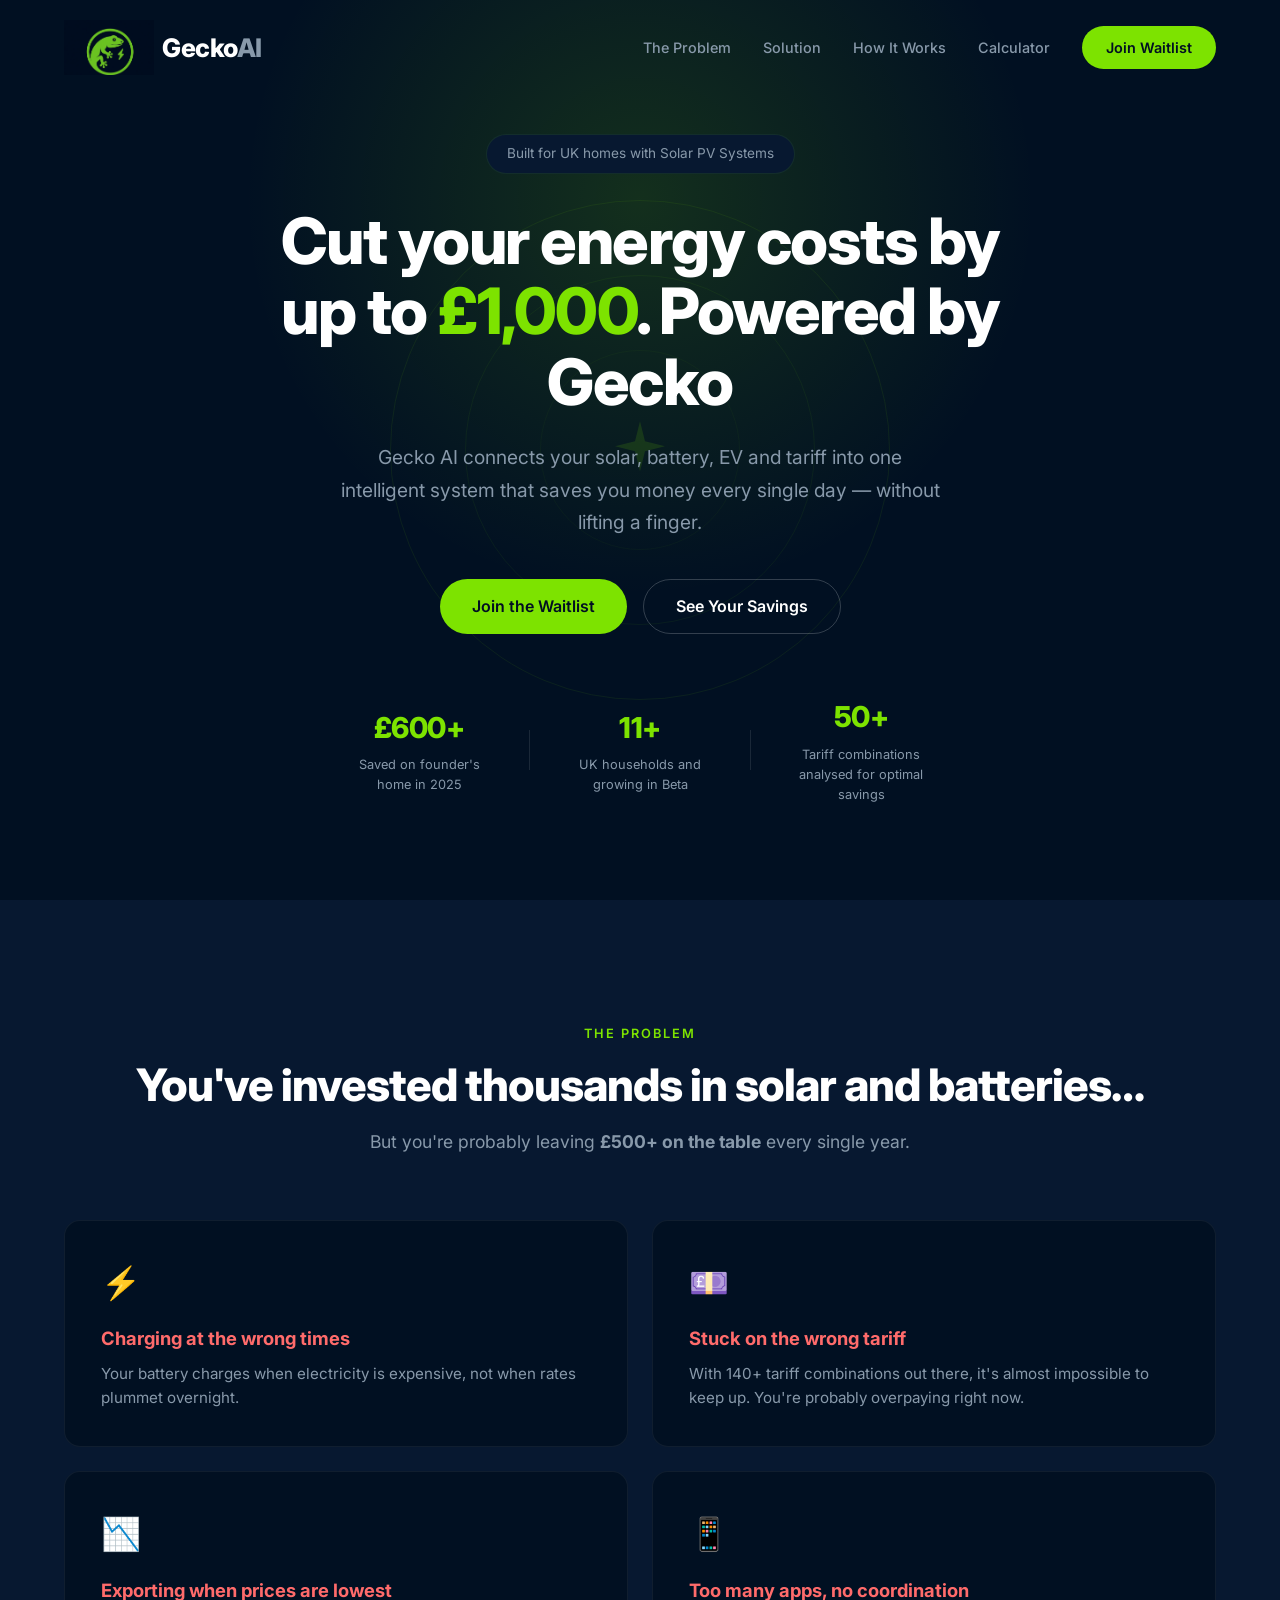
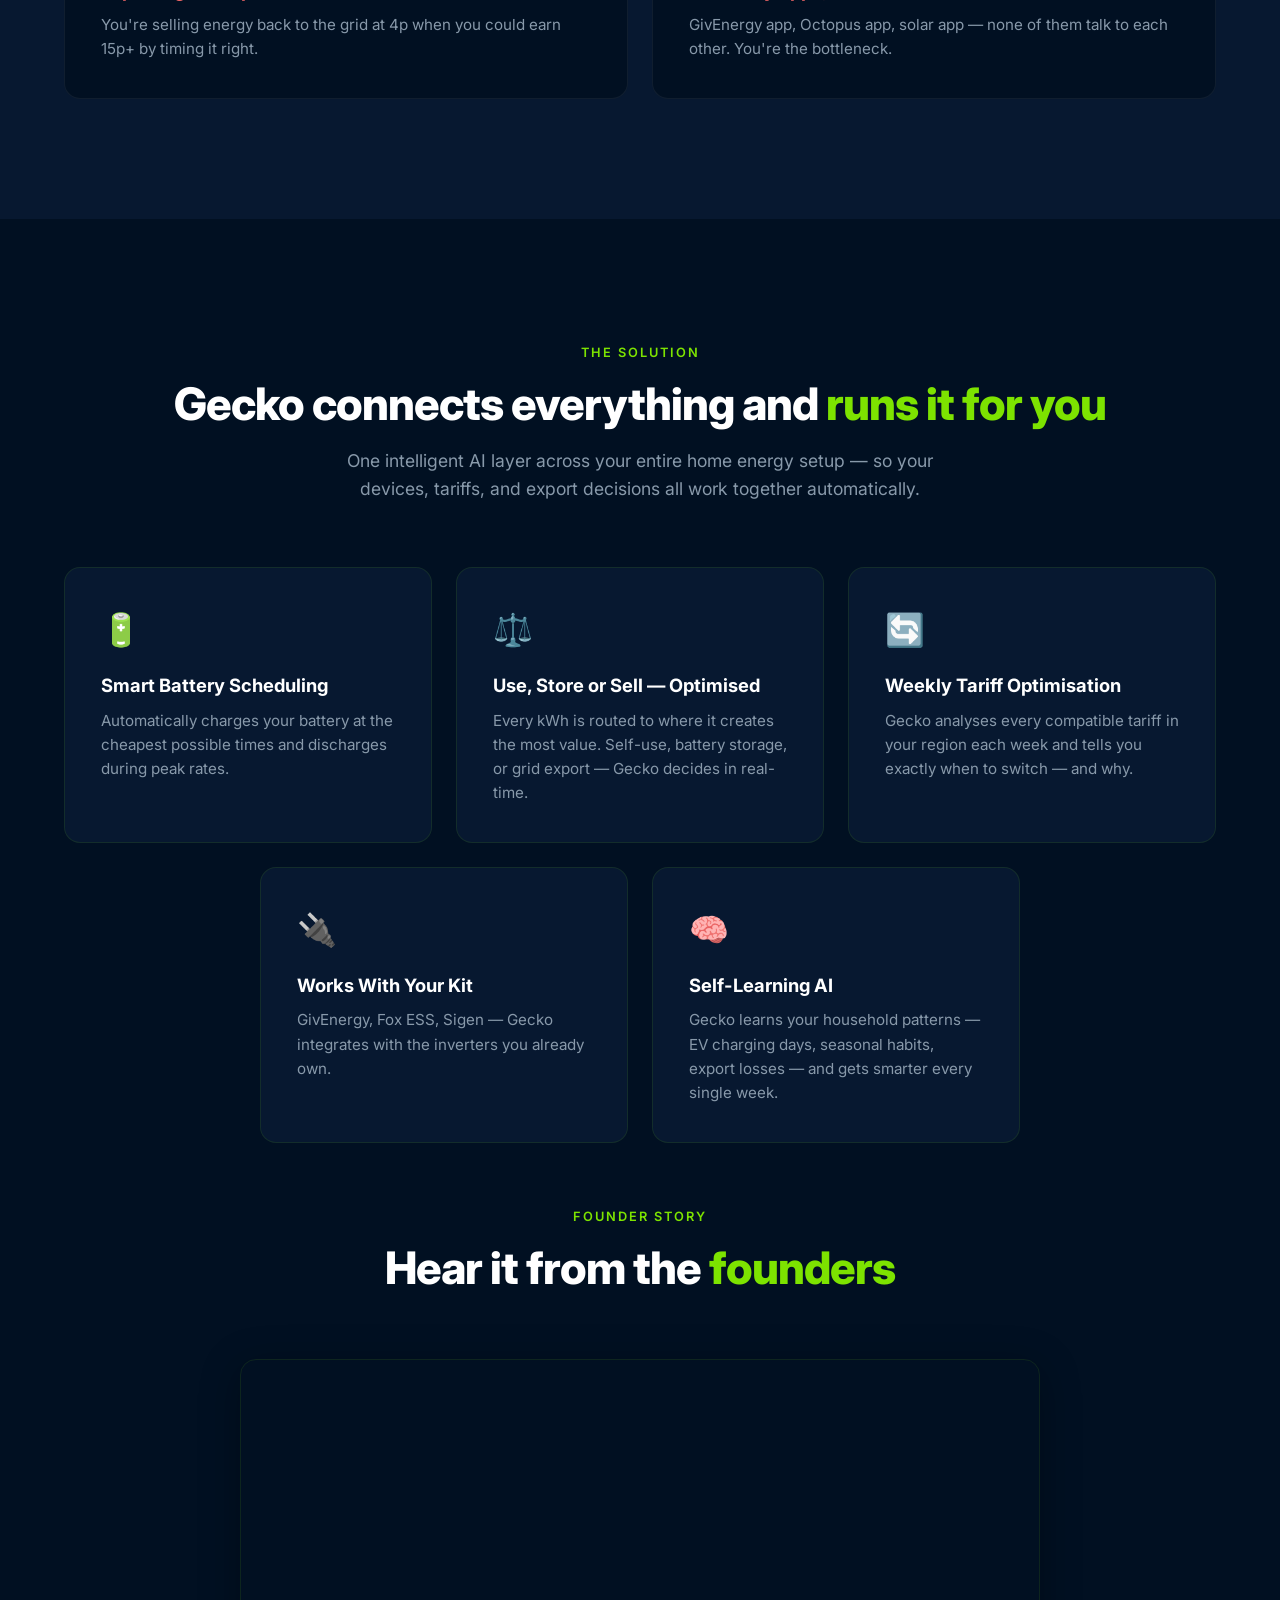
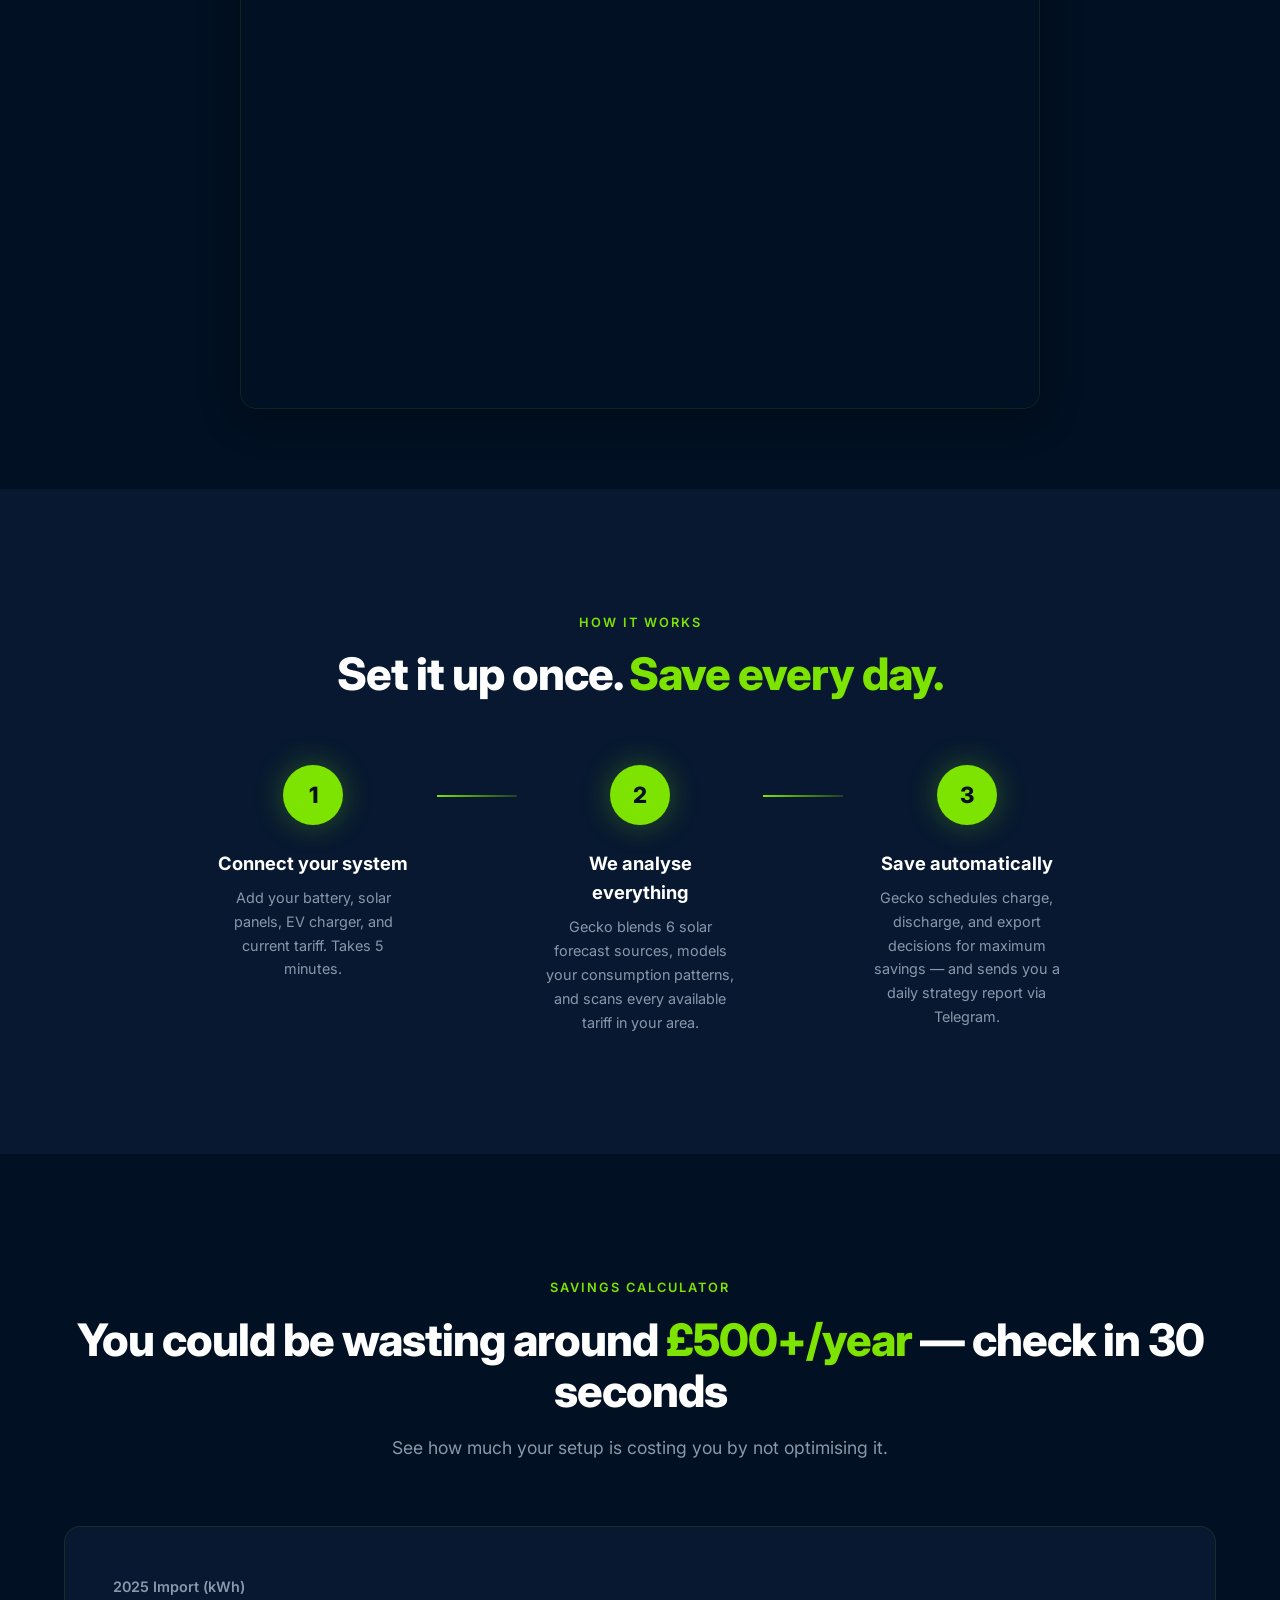
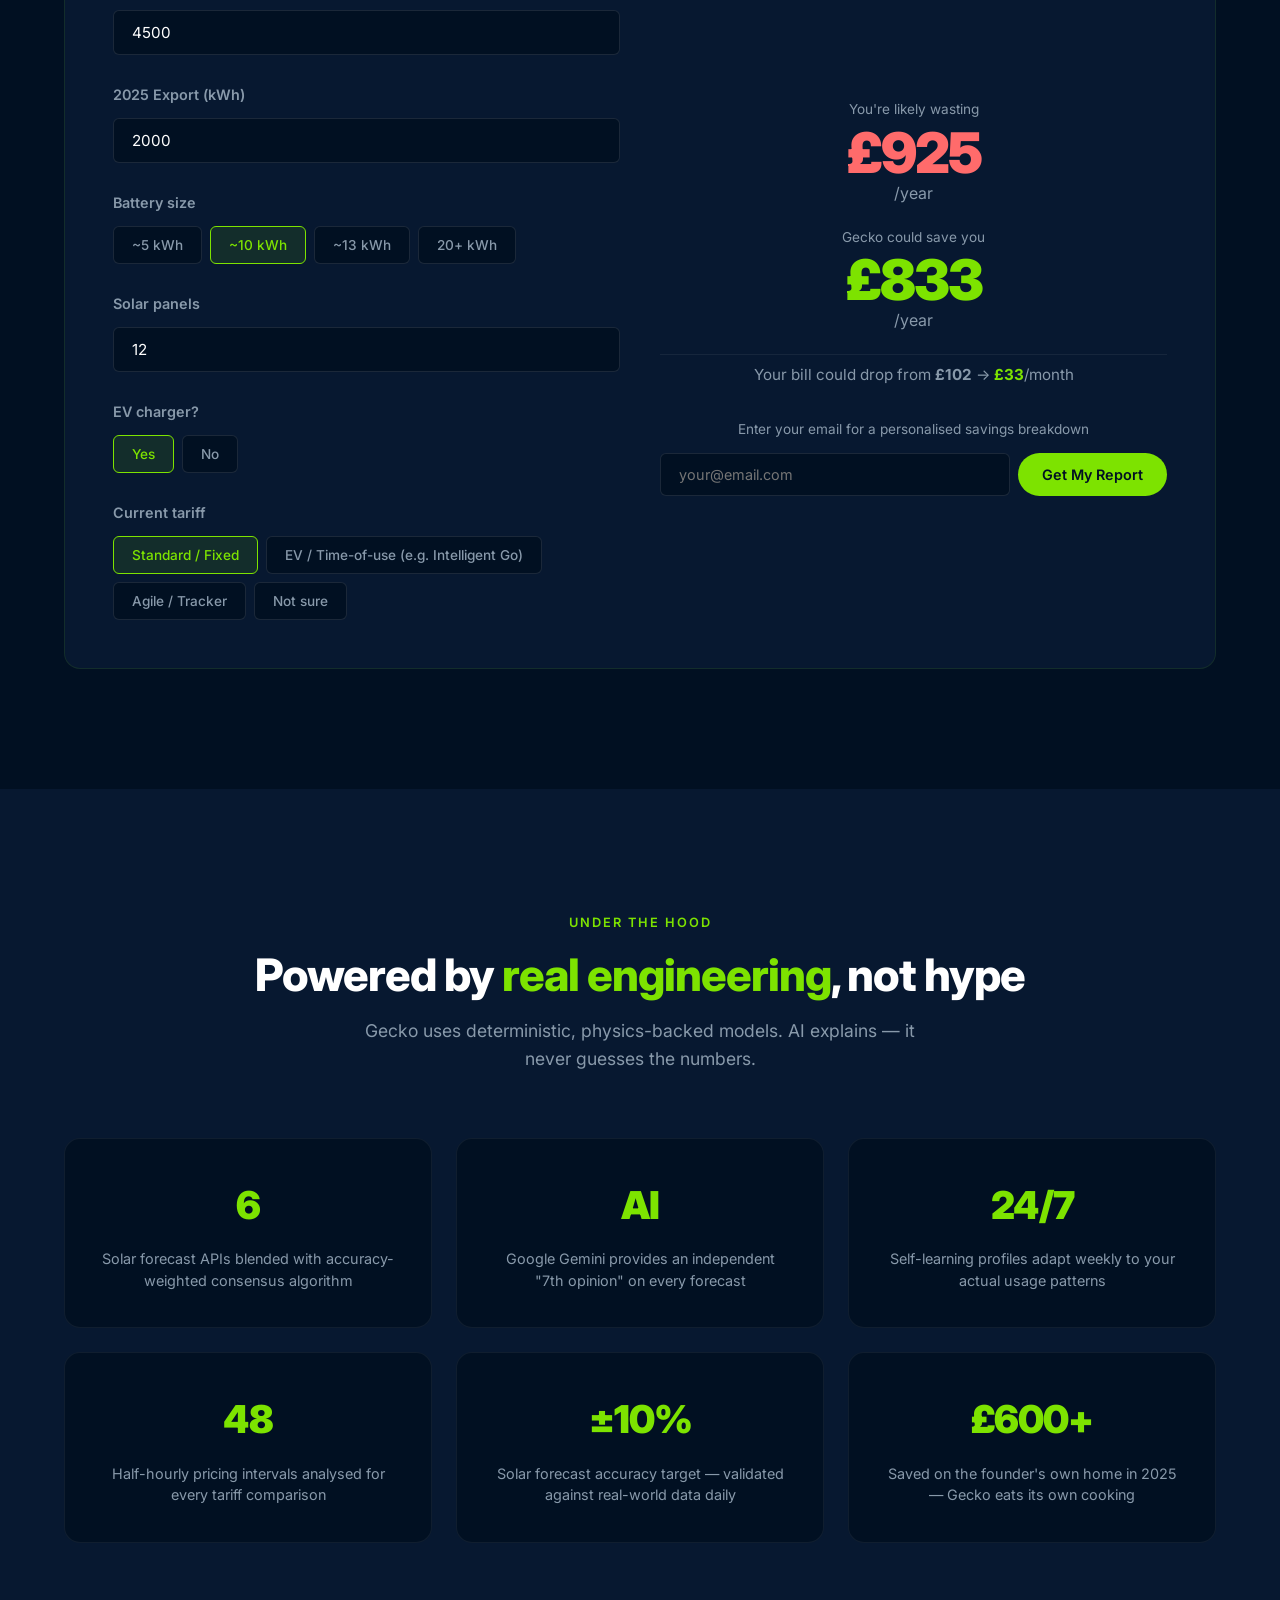
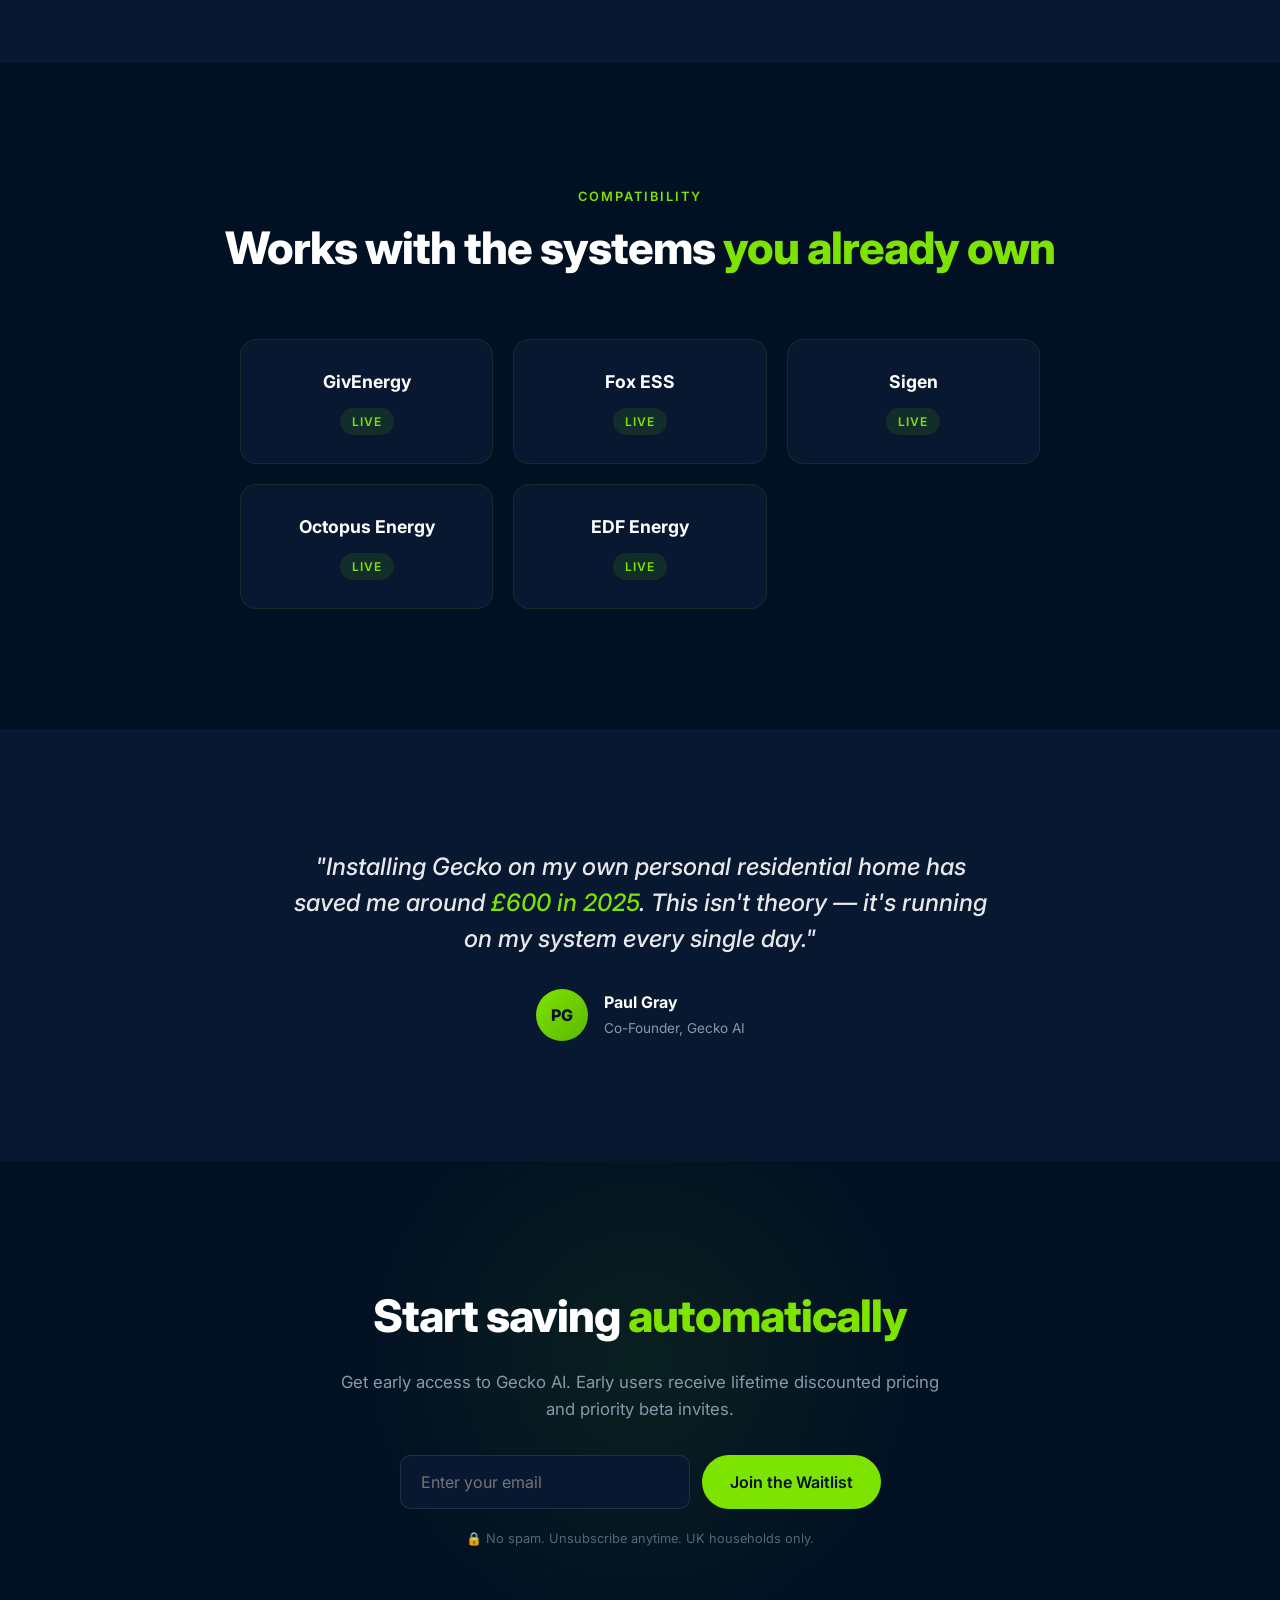
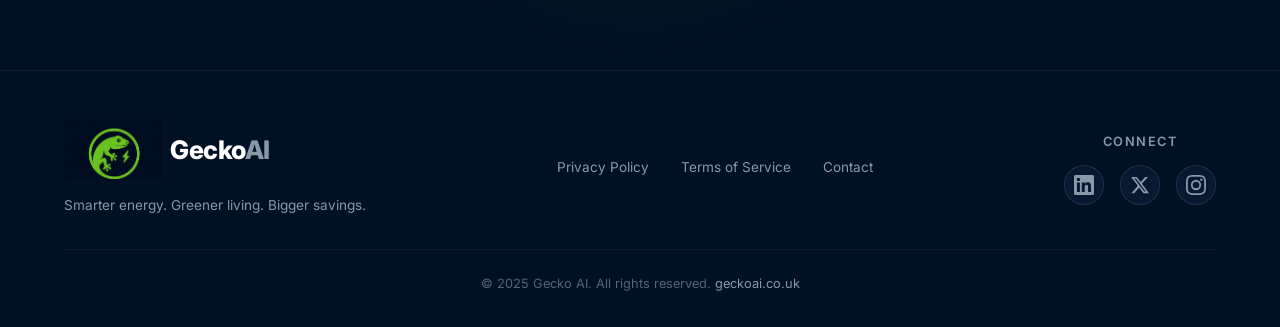
==== commit 2cfafc0e: "Add GeckoAI text beside logo icon" ====
--- a/index.html
+++ b/index.html
@@ -21,6 +21,7 @@
         <div class="nav-container">
             <a href="#top" class="nav-logo">
                 <img src="gecko-logo.png" alt="Gecko AI" class="nav-logo-img">
+                <span class="nav-logo-text"><span class="logo-gecko">Gecko</span><span class="logo-ai">AI</span></span>
             </a>
             <div class="nav-links" id="navLinks">
                 <a href="#problem">The Problem</a>
@@ -383,7 +384,10 @@
         <div class="container">
             <div class="footer-content">
                 <div class="footer-brand">
-                    <img src="gecko-logo.png" alt="Gecko AI" class="footer-logo-img">
+                    <div class="footer-logo-wrap">
+                        <img src="gecko-logo.png" alt="Gecko AI" class="footer-logo-img">
+                        <span class="nav-logo-text"><span class="logo-gecko">Gecko</span><span class="logo-ai">AI</span></span>
+                    </div>
                     <p>Smarter energy. Greener living. Bigger savings.</p>
                 </div>
                 <div class="footer-links">
--- a/styles.css
+++ b/styles.css
@@ -86,7 +86,9 @@
 .nav-logo {
     text-decoration: none;
     display: flex;
-    align-items: center;
+    flex-direction: row;
+    align-items: center;
+    gap: 8px;
 }
 
 .nav-logo-img {
@@ -100,11 +102,34 @@
     transform: scale(1.05);
 }
 
+.nav-logo-text {
+    font-size: 1.6rem;
+    font-weight: 800;
+    letter-spacing: -0.5px;
+    line-height: 1;
+    display: inline-block;
+}
+
+.logo-gecko {
+    color: #ffffff !important;
+}
+
+.logo-ai {
+    color: #8899aa !important;
+}
+
+.footer-logo-wrap {
+    display: flex;
+    flex-direction: row;
+    align-items: center;
+    gap: 8px;
+    margin-bottom: 16px;
+}
+
 .footer-logo-img {
-    height: 70px;
+    height: 60px;
     width: auto;
     display: block;
-    margin-bottom: 16px;
 }
 
 .nav-links {
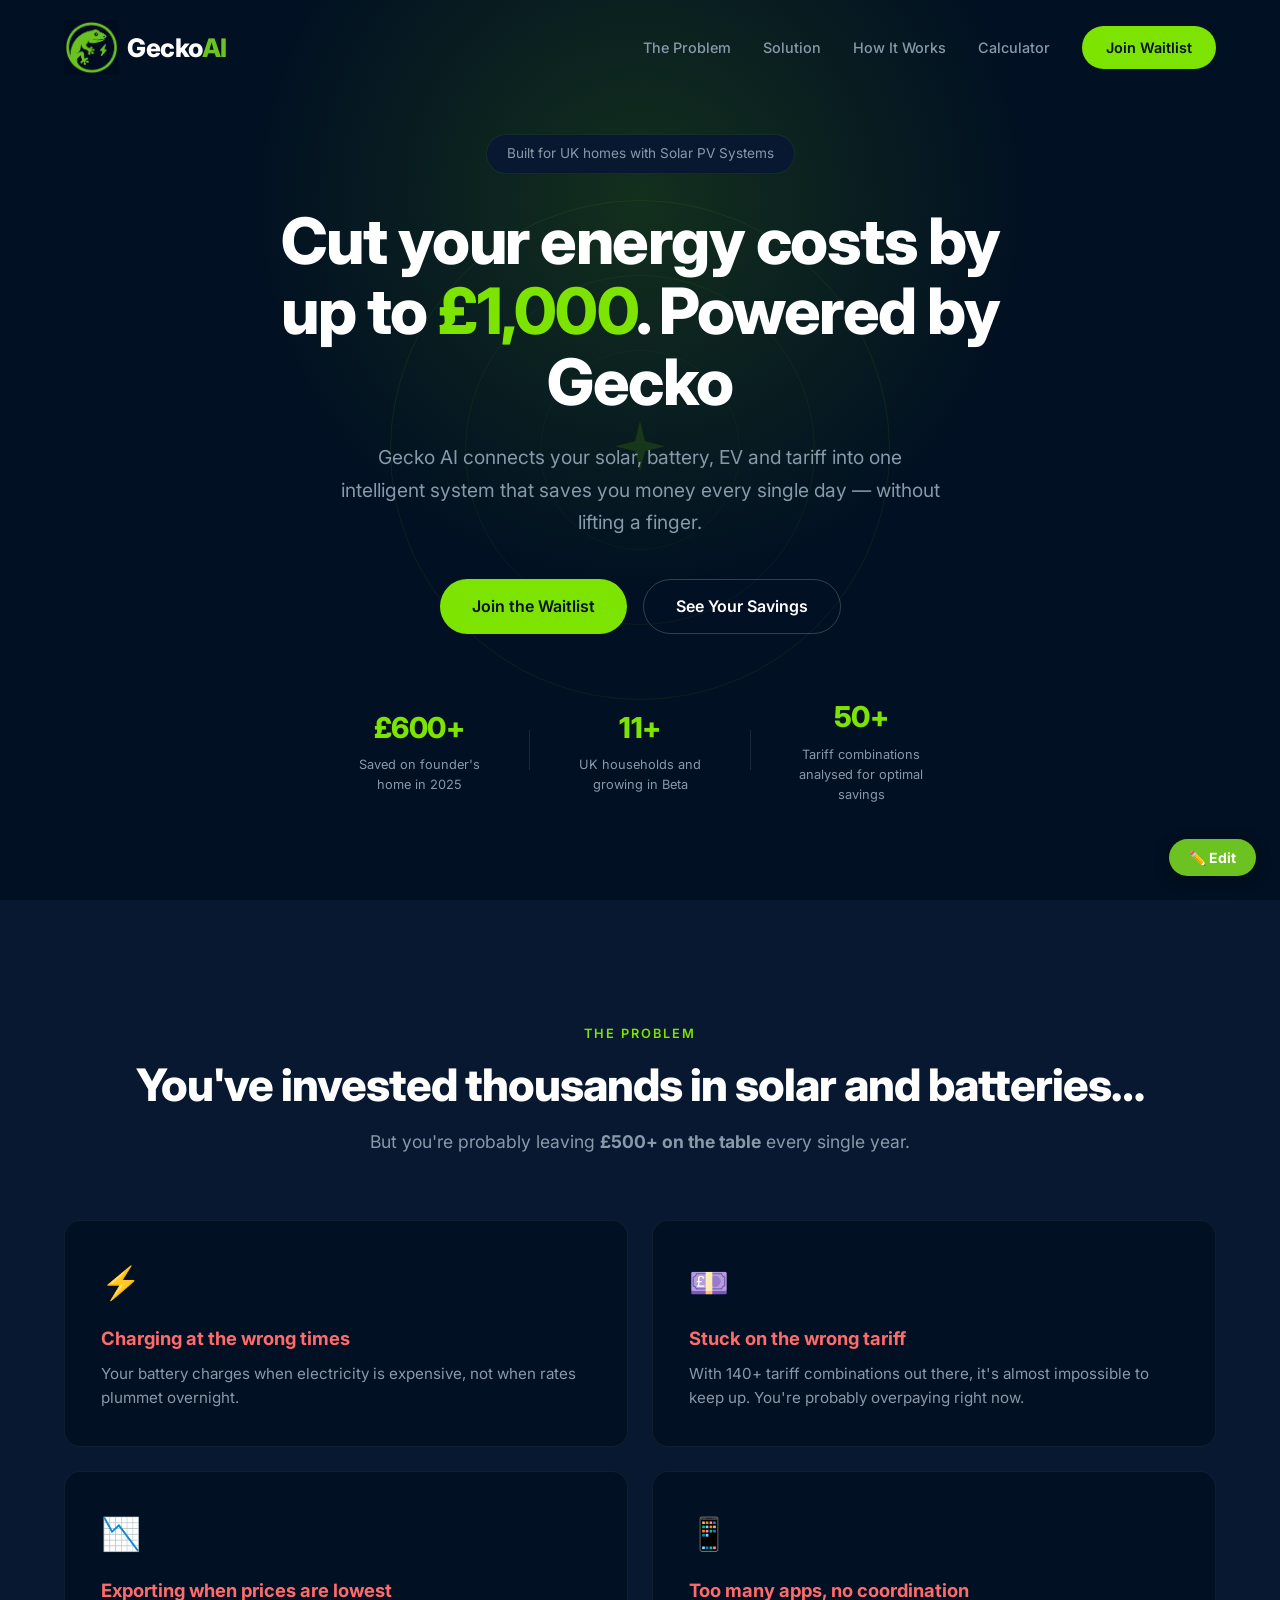
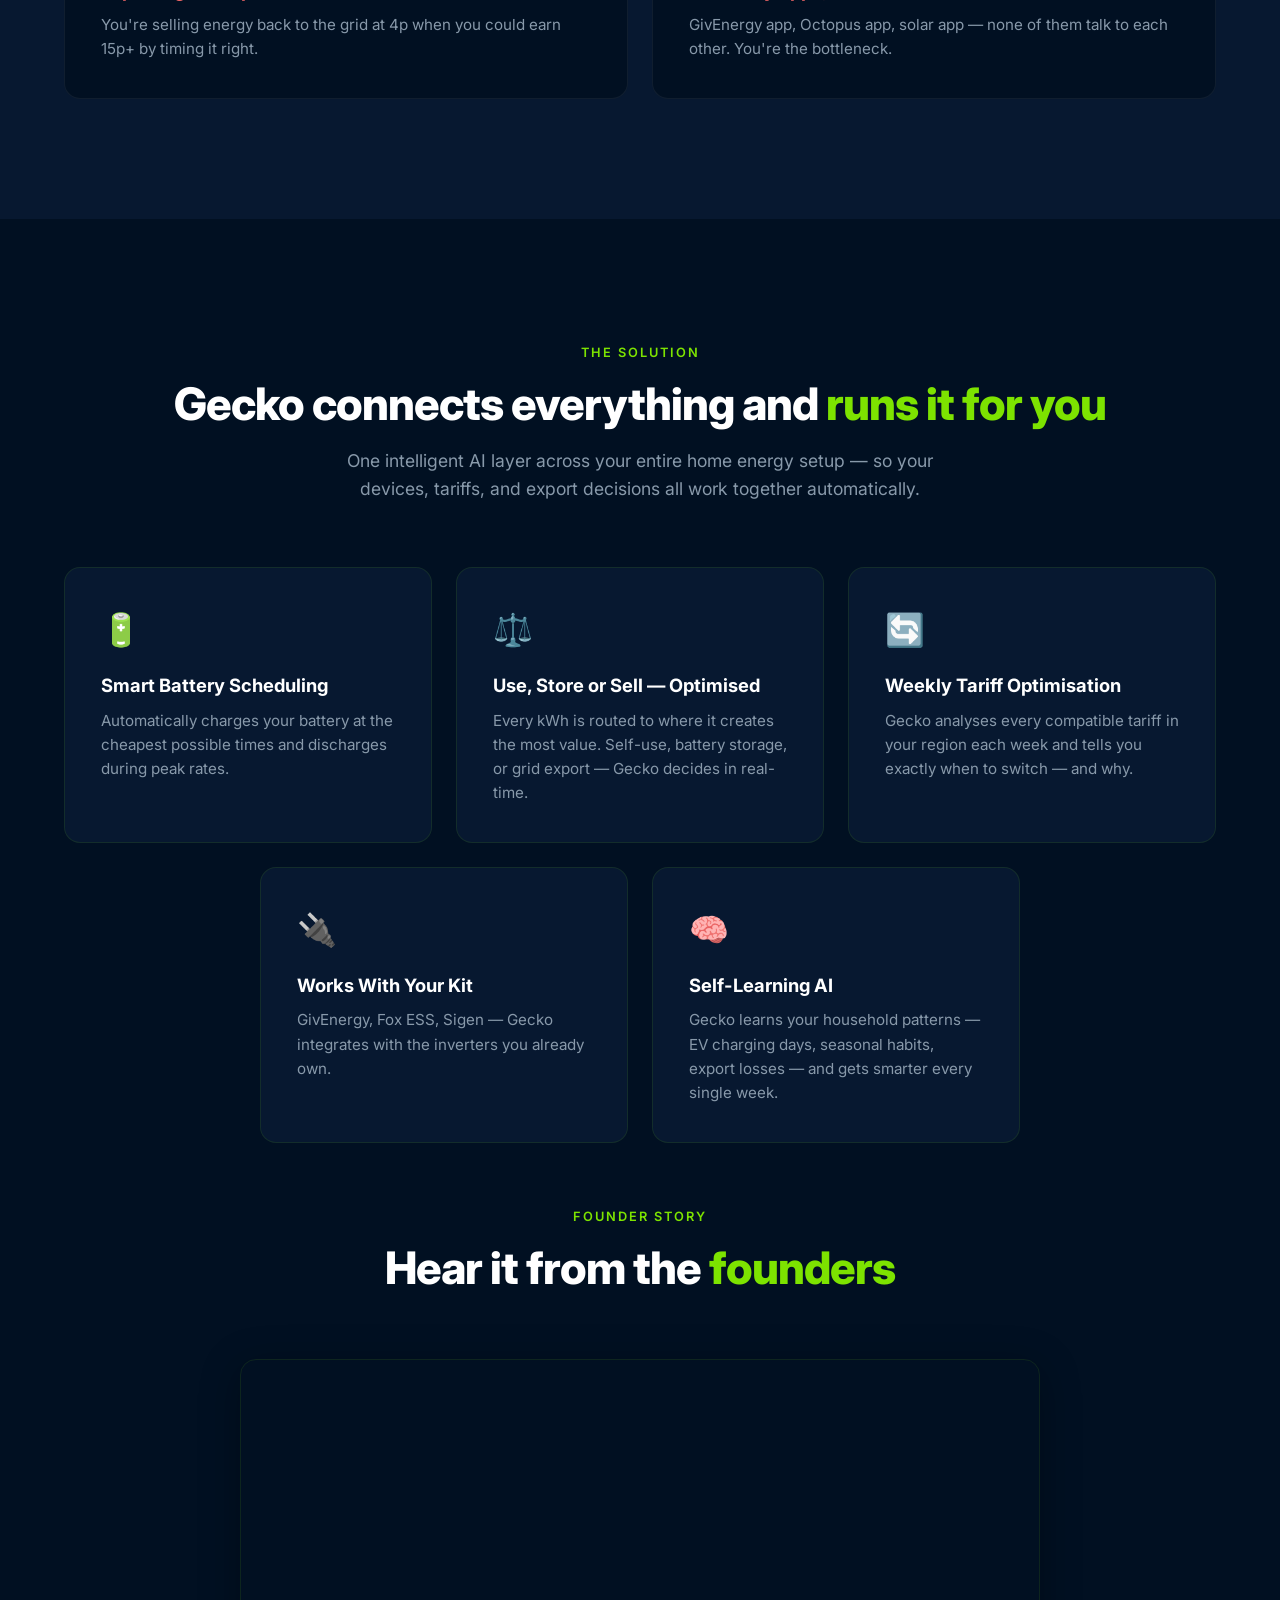
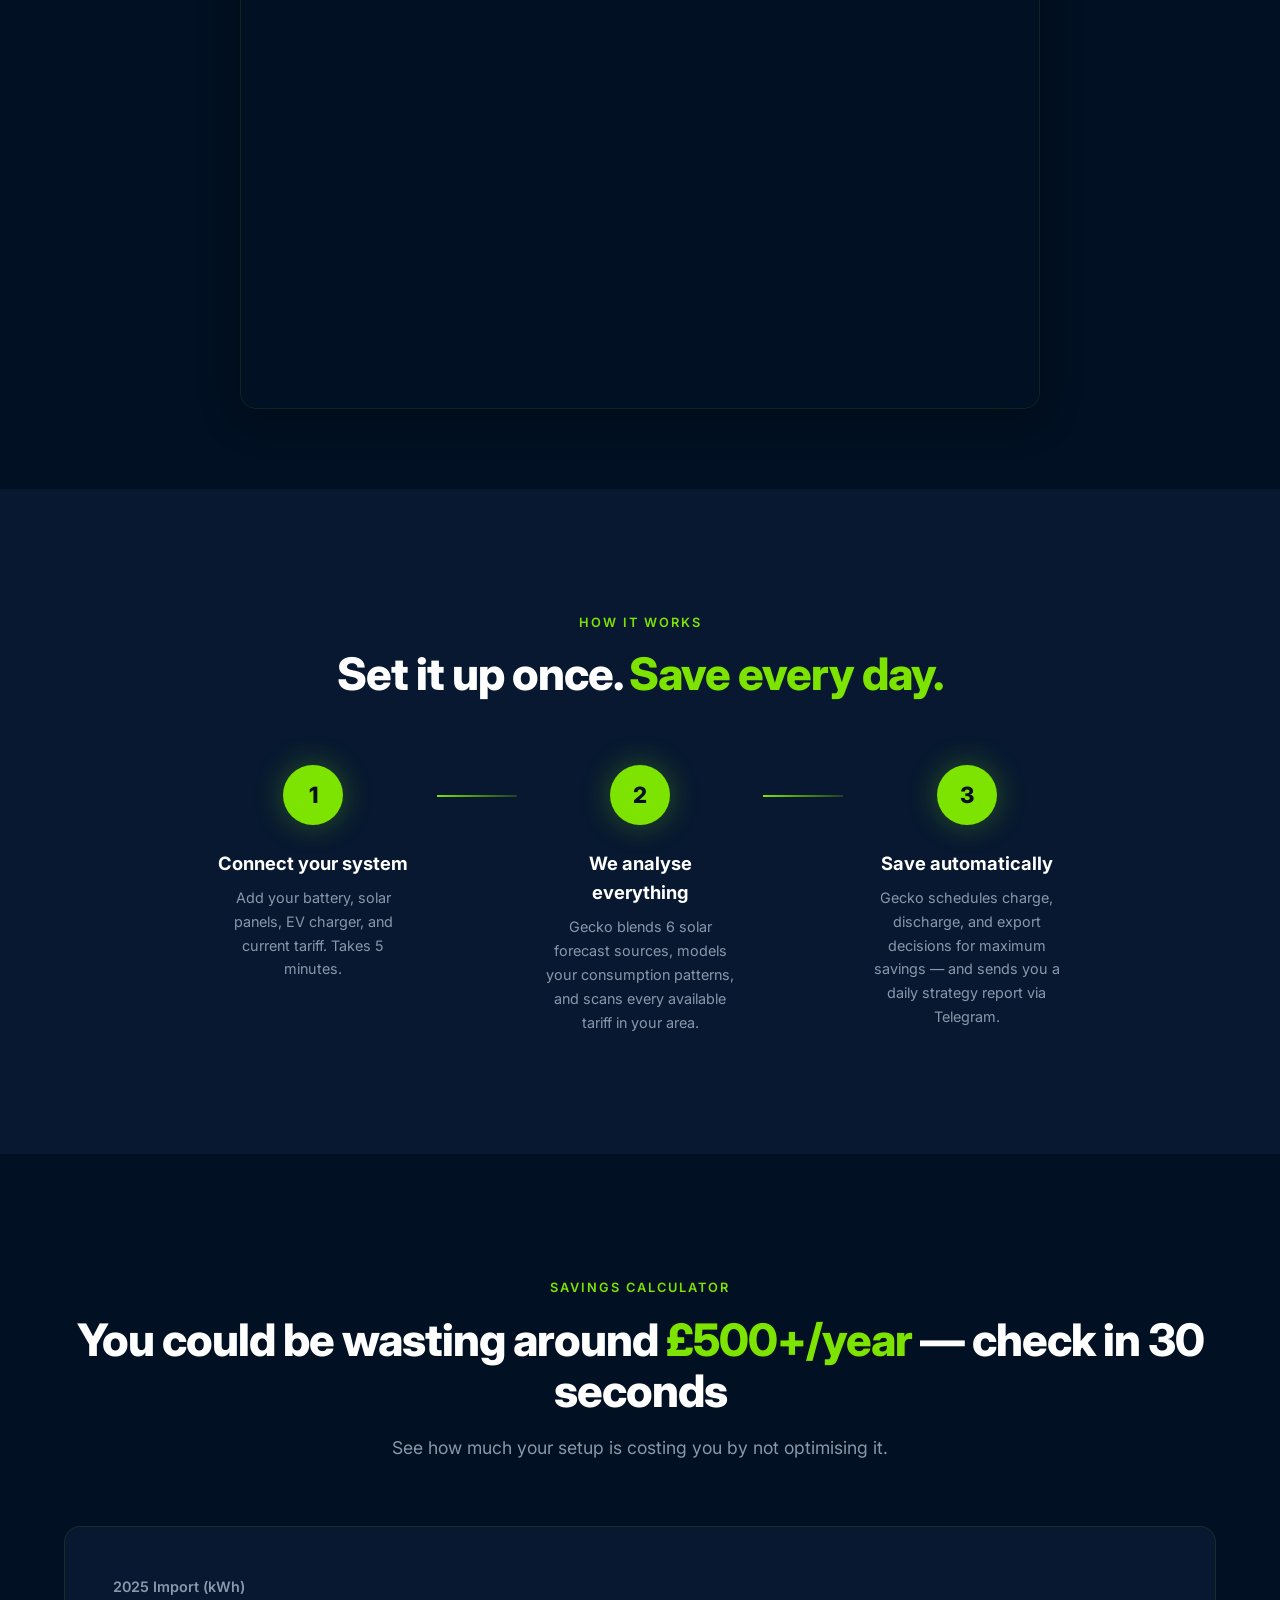
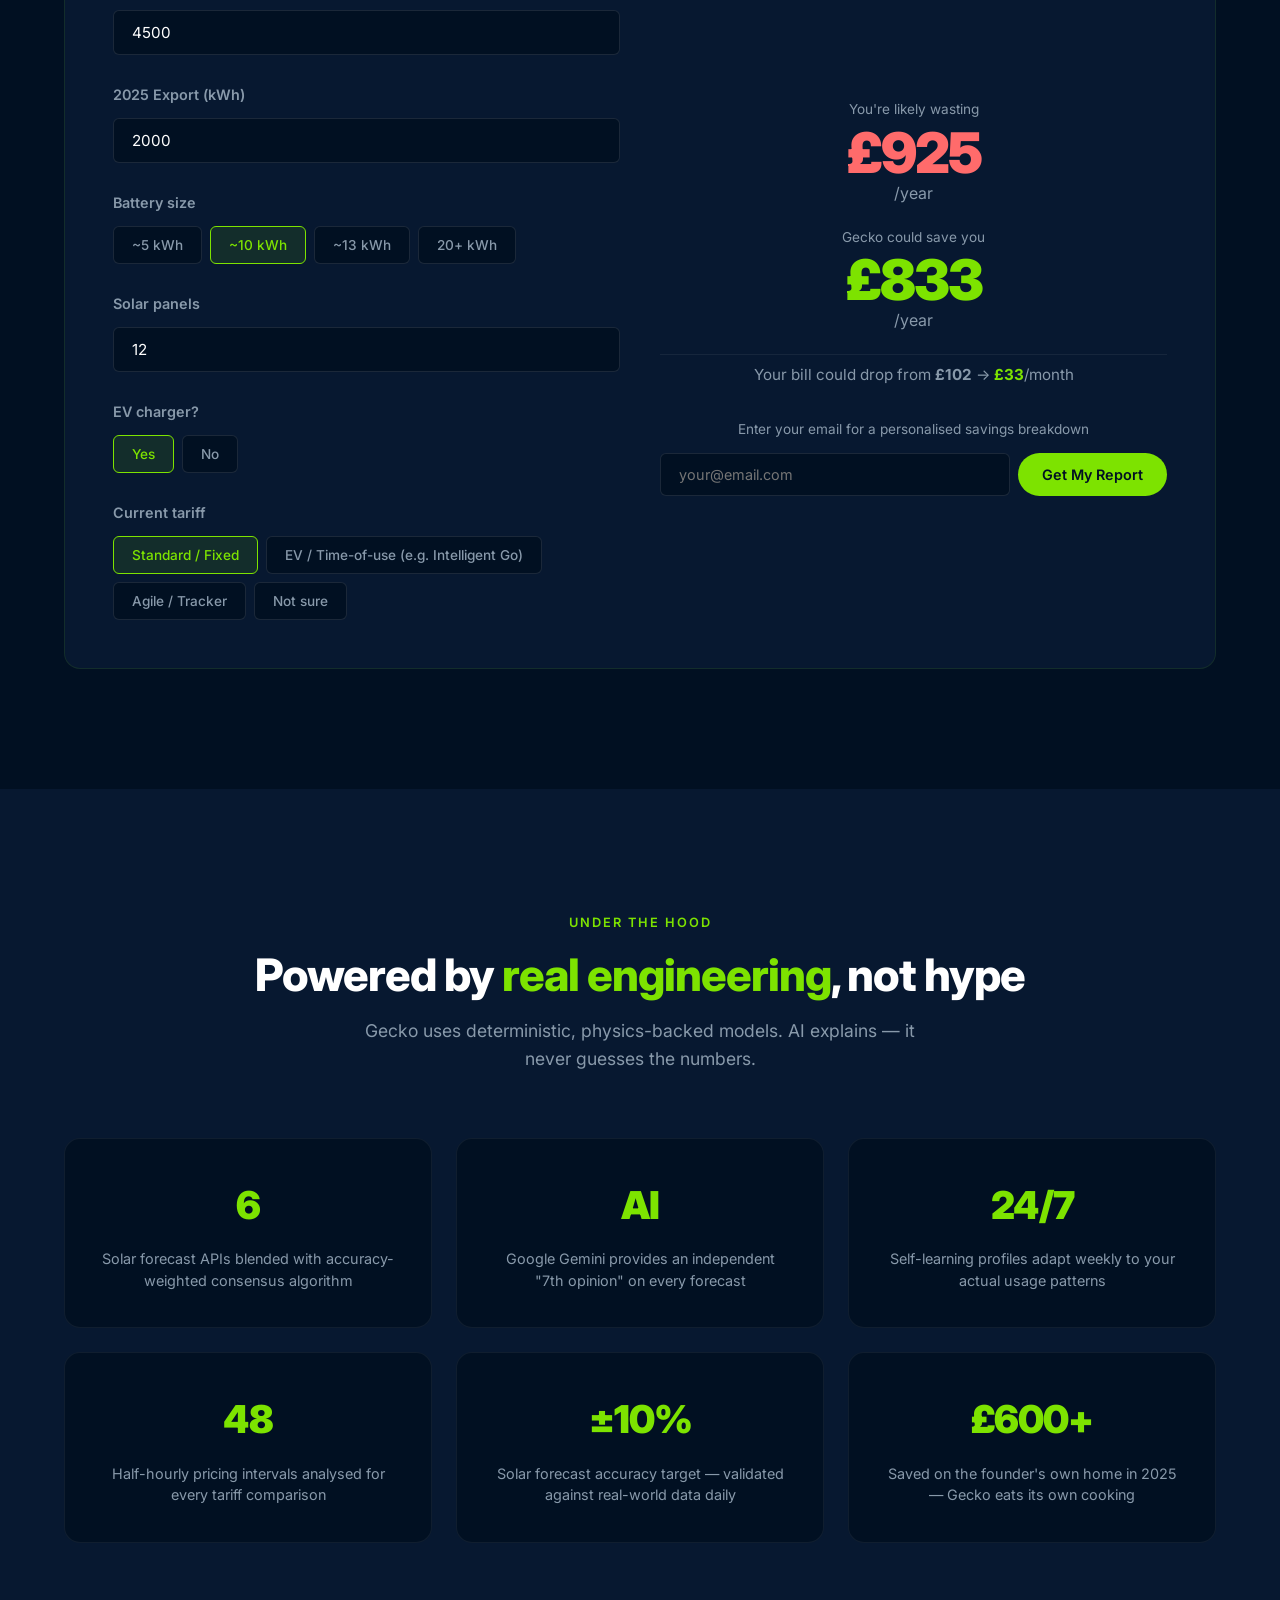
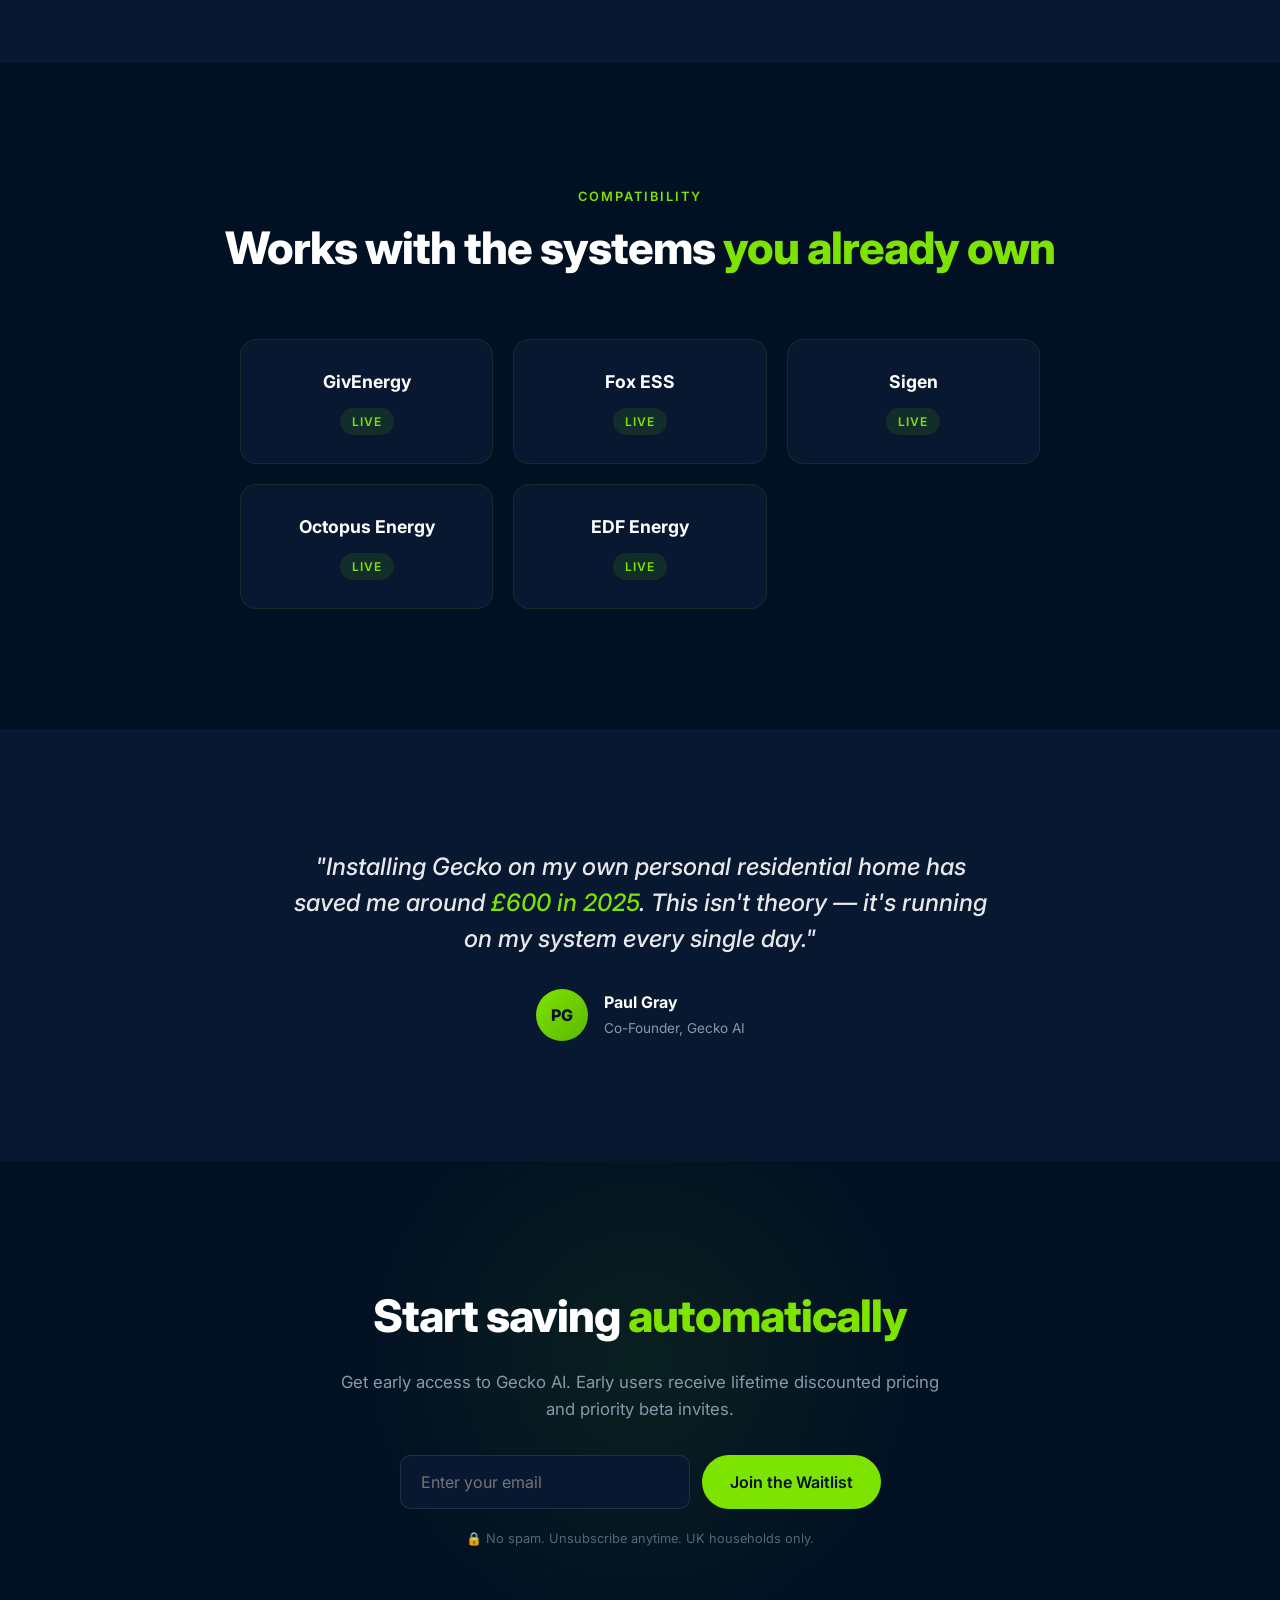
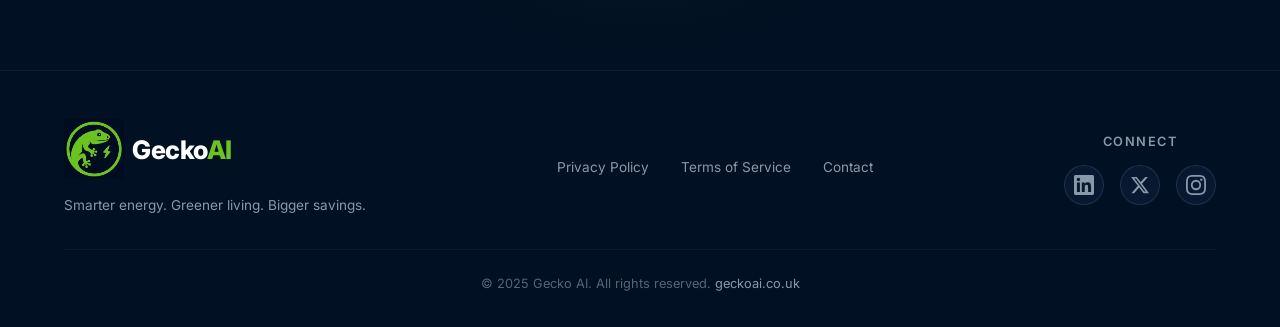
==== commit 7abb50dd: "Add in-browser edit mode with password and localStorage persistence" ====
--- a/index.html
+++ b/index.html
@@ -417,5 +417,95 @@
     </footer>
 
     <script src="script.js"></script>
+
+    <!-- Edit Mode -->
+    <script>
+    (function() {
+        const PASS = 'gecko2024';
+        const STORAGE_KEY = 'geckoai_edits';
+
+        // Floating edit button
+        const btn = document.createElement('button');
+        btn.id = 'edit-mode-btn';
+        btn.textContent = '✏️ Edit';
+        btn.style.cssText = 'position:fixed;bottom:24px;right:24px;z-index:9999;background:#6cc221;color:#fff;border:none;border-radius:30px;padding:10px 20px;font-size:14px;font-weight:700;cursor:pointer;box-shadow:0 4px 16px rgba(0,0,0,0.3);font-family:Inter,sans-serif;';
+        document.body.appendChild(btn);
+
+        let editMode = false;
+        const SELECTORS = 'h1, h2, h3, h4, h5, p, li, .hero-badge, .nav-cta, a.btn, button.btn, .stat-number, .stat-label, label';
+
+        // Restore saved edits on load
+        function restoreEdits() {
+            const saved = JSON.parse(localStorage.getItem(STORAGE_KEY) || '{}');
+            document.querySelectorAll('[data-edit-id]').forEach(el => {
+                const id = el.dataset.editId;
+                if (saved[id]) el.innerHTML = saved[id];
+            });
+        }
+
+        // Assign data-edit-id to all editable elements
+        function assignIds() {
+            let i = 0;
+            document.querySelectorAll(SELECTORS).forEach(el => {
+                if (!el.dataset.editId) el.dataset.editId = 'edit-' + (i++);
+            });
+        }
+
+        function saveEdit(el) {
+            const saved = JSON.parse(localStorage.getItem(STORAGE_KEY) || '{}');
+            saved[el.dataset.editId] = el.innerHTML;
+            localStorage.setItem(STORAGE_KEY, JSON.stringify(saved));
+        }
+
+        function enableEdit() {
+            document.querySelectorAll(SELECTORS).forEach(el => {
+                el.contentEditable = 'true';
+                el.style.outline = '2px dashed #6cc221';
+                el.style.borderRadius = '3px';
+                el.addEventListener('input', () => saveEdit(el));
+            });
+            btn.textContent = '💾 Done Editing';
+            btn.style.background = '#e74c3c';
+            editMode = true;
+        }
+
+        function disableEdit() {
+            document.querySelectorAll(SELECTORS).forEach(el => {
+                el.contentEditable = 'false';
+                el.style.outline = '';
+                el.style.borderRadius = '';
+            });
+            btn.textContent = '✏️ Edit';
+            btn.style.background = '#6cc221';
+            editMode = false;
+        }
+
+        btn.addEventListener('click', () => {
+            if (!editMode) {
+                const pass = prompt('Enter edit password:');
+                if (pass !== PASS) { alert('Incorrect password'); return; }
+                enableEdit();
+            } else {
+                disableEdit();
+            }
+        });
+
+        // Add reset button (hidden — triple-click the edit button)
+        let clickCount = 0;
+        btn.addEventListener('dblclick', () => {
+            clickCount++;
+            if (clickCount >= 2) {
+                if (confirm('Reset all text edits to original?')) {
+                    localStorage.removeItem(STORAGE_KEY);
+                    location.reload();
+                }
+                clickCount = 0;
+            }
+        });
+
+        assignIds();
+        restoreEdits();
+    })();
+    </script>
 </body>
 </html>
--- a/styles.css
+++ b/styles.css
@@ -115,7 +115,7 @@
 }
 
 .logo-ai {
-    color: #8899aa !important;
+    color: #6cc221 !important;
 }
 
 .footer-logo-wrap {
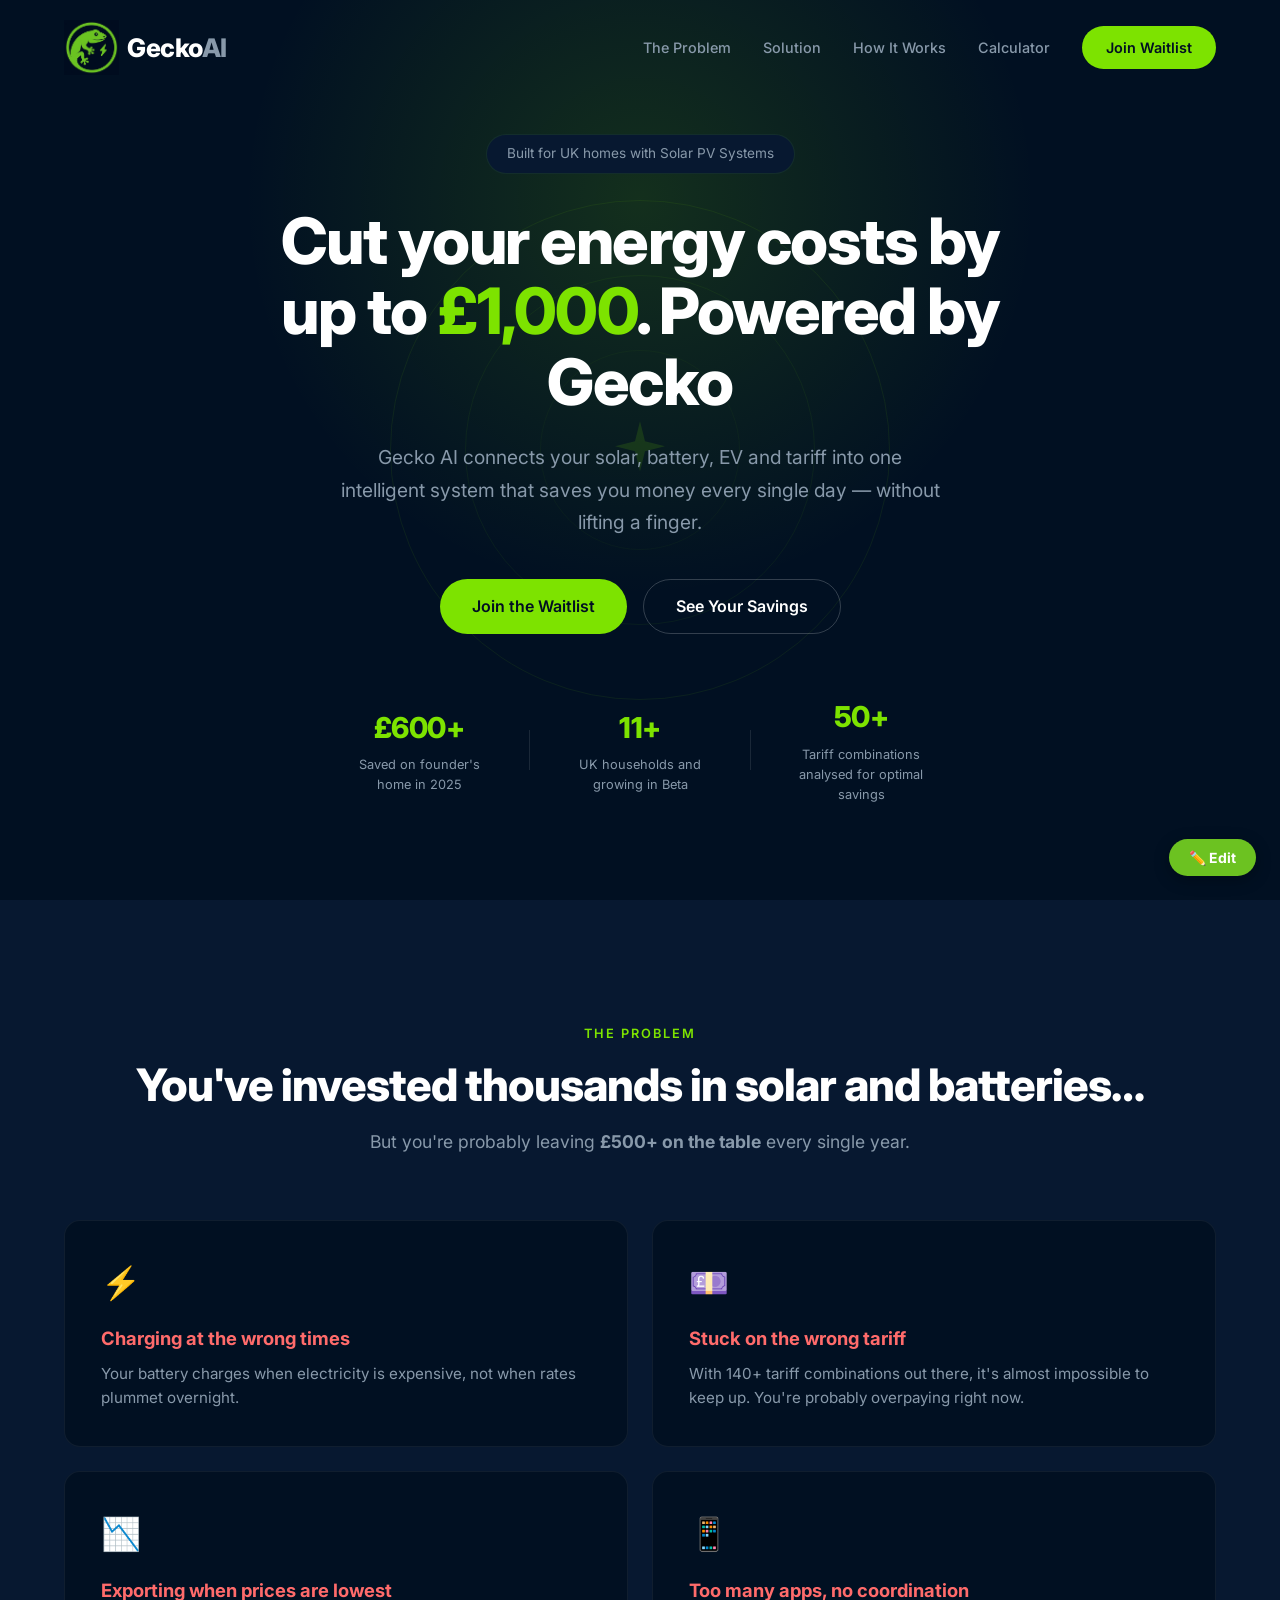
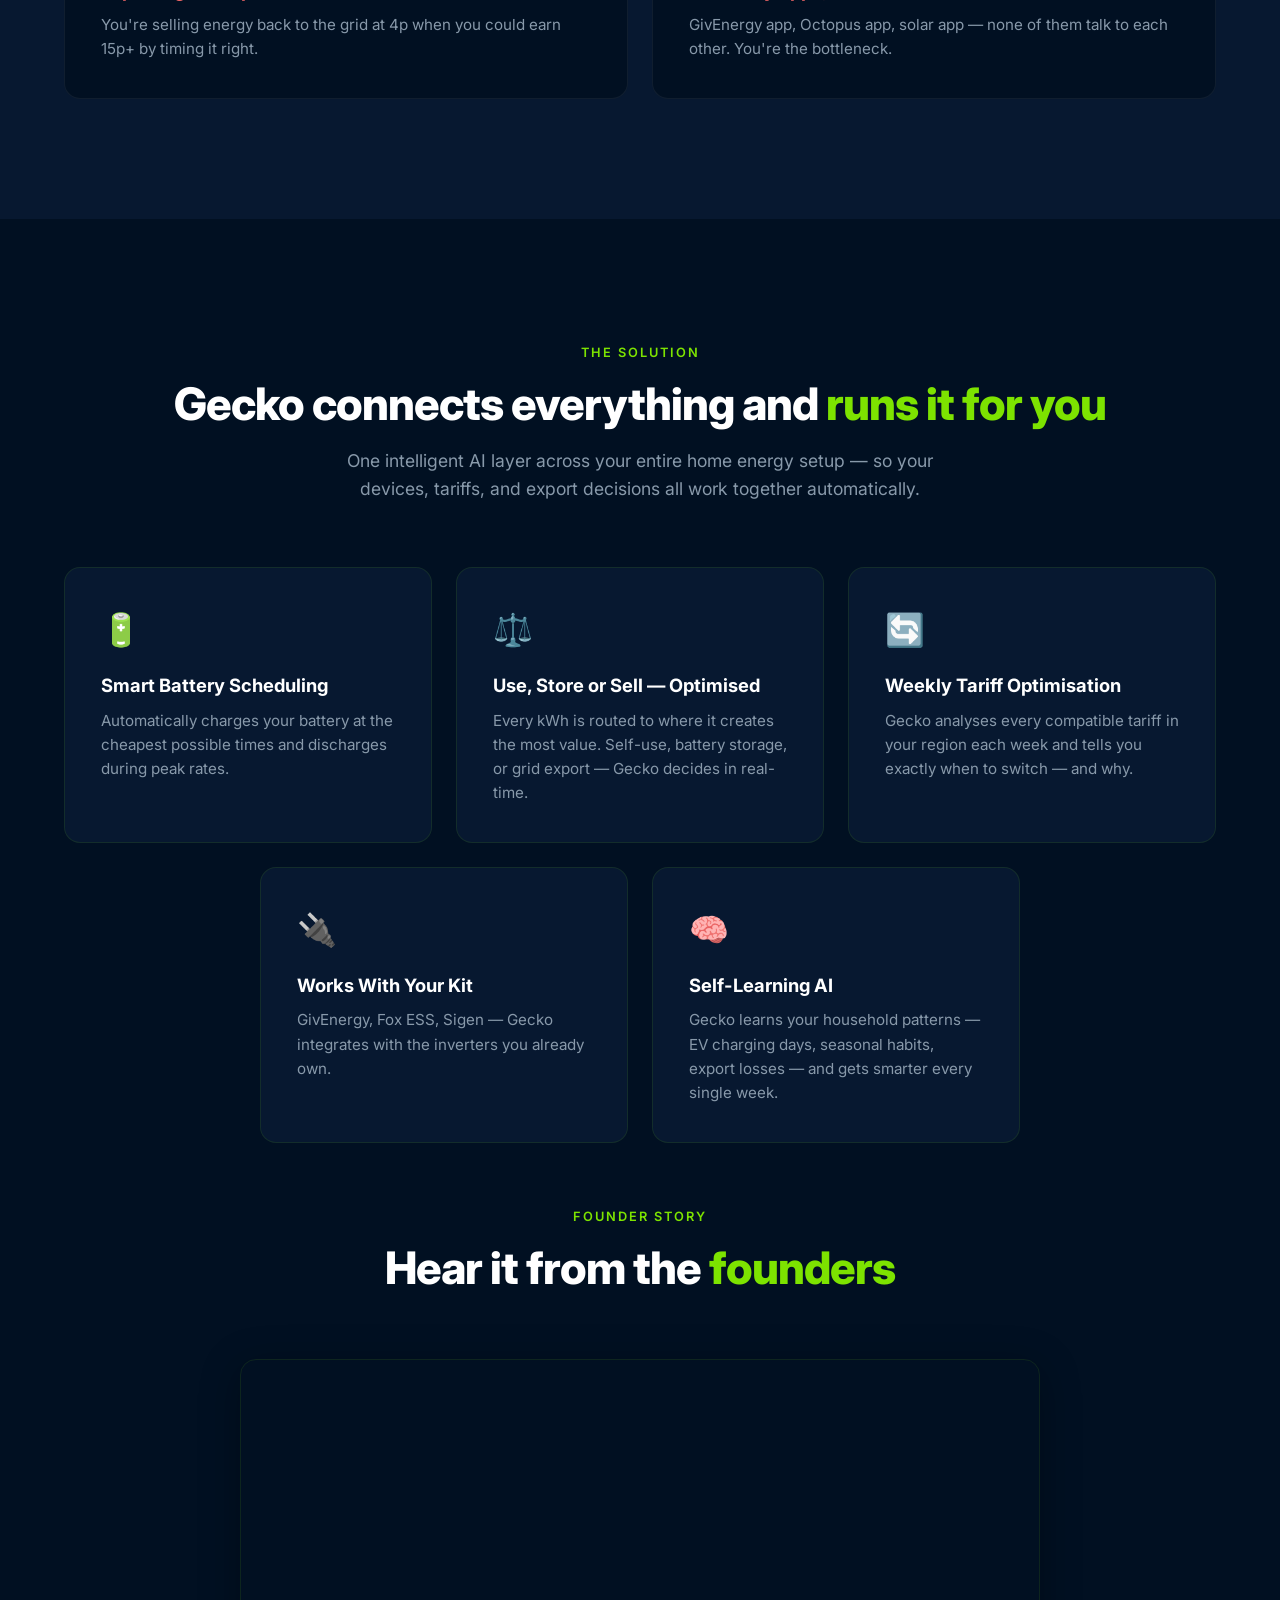
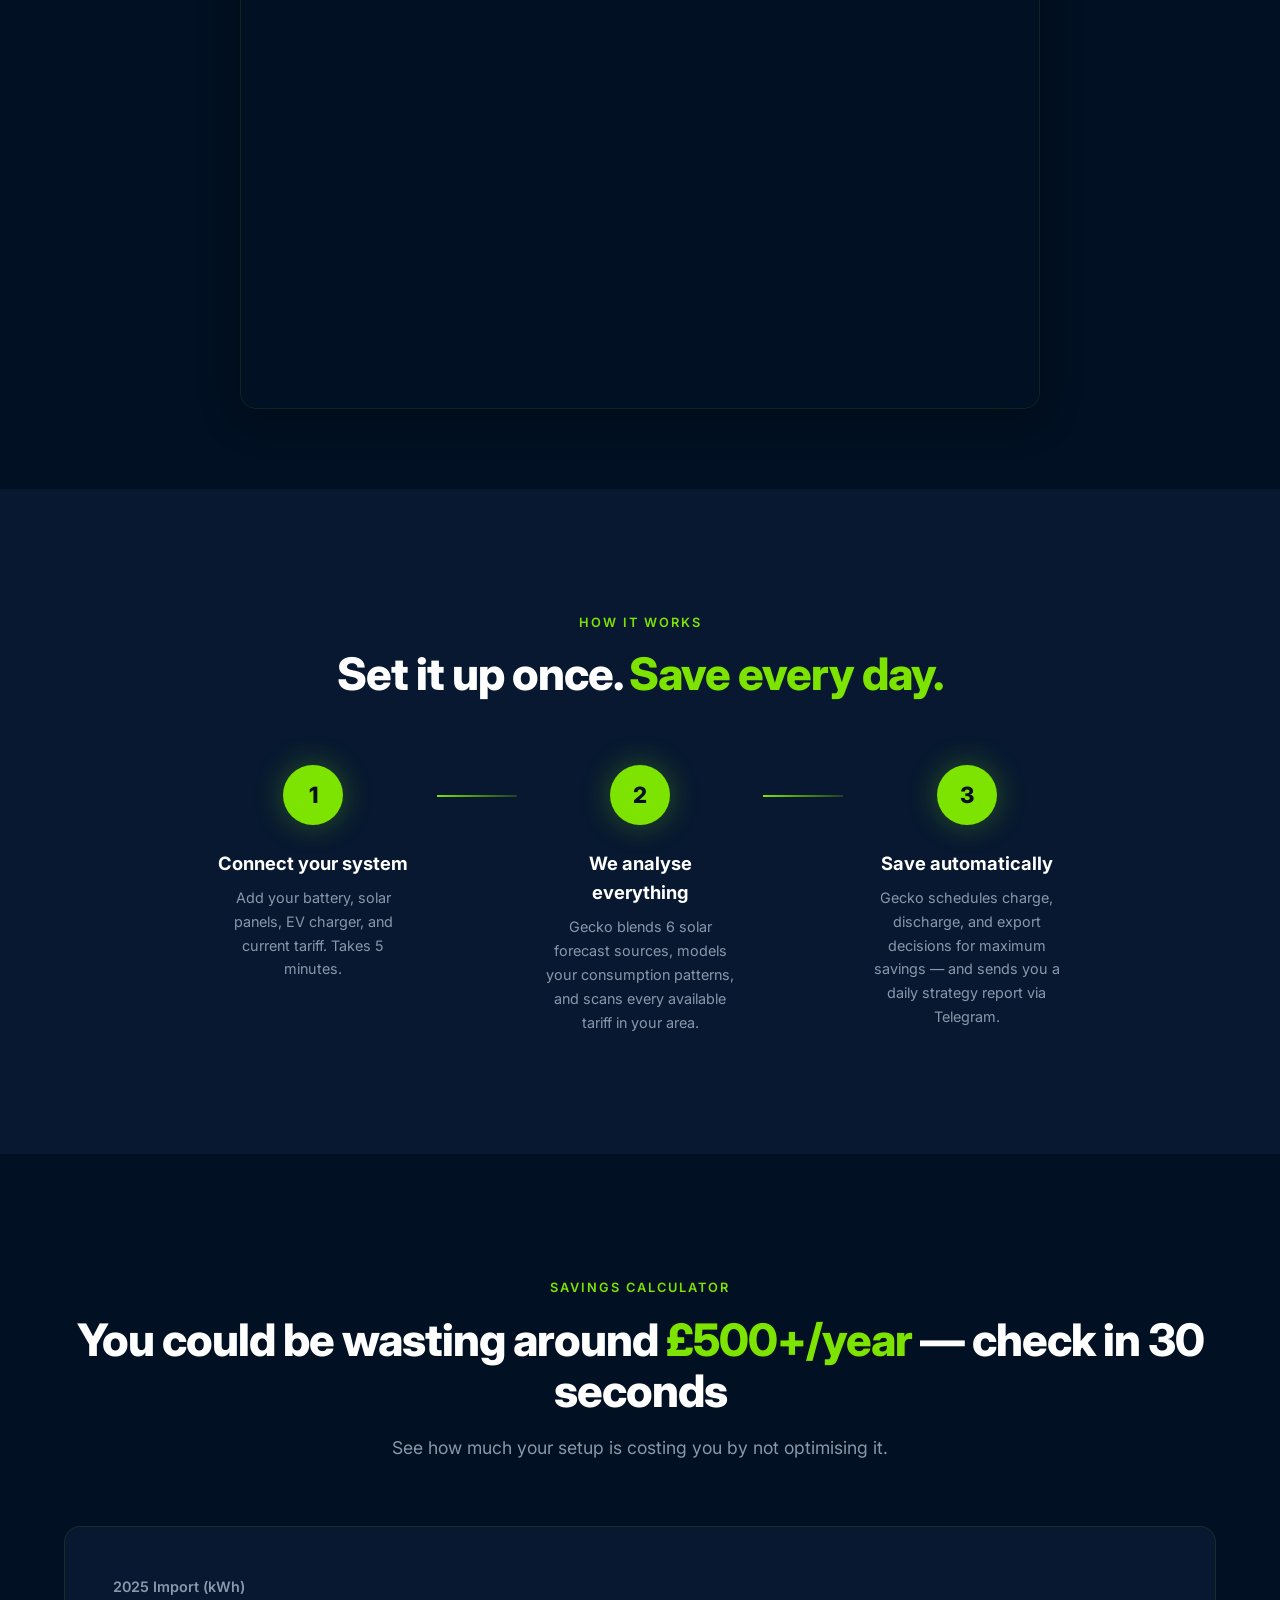
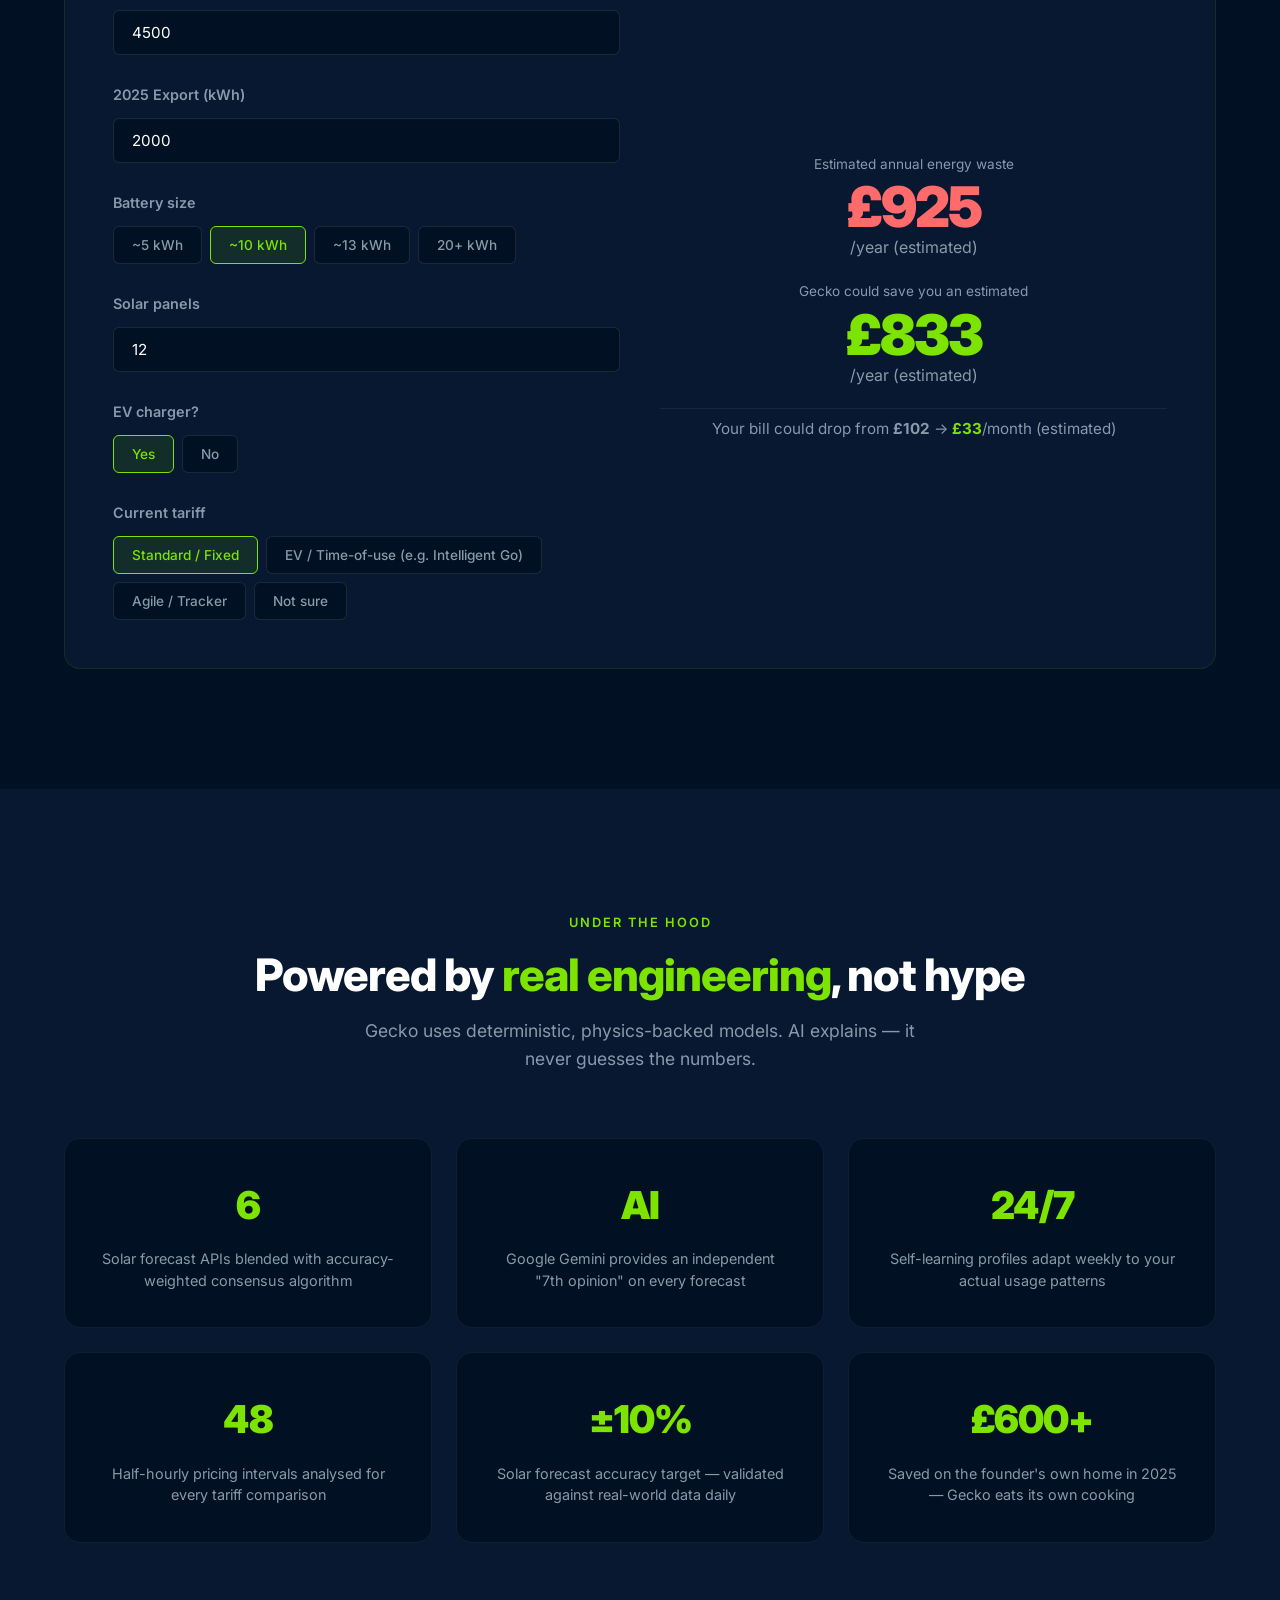
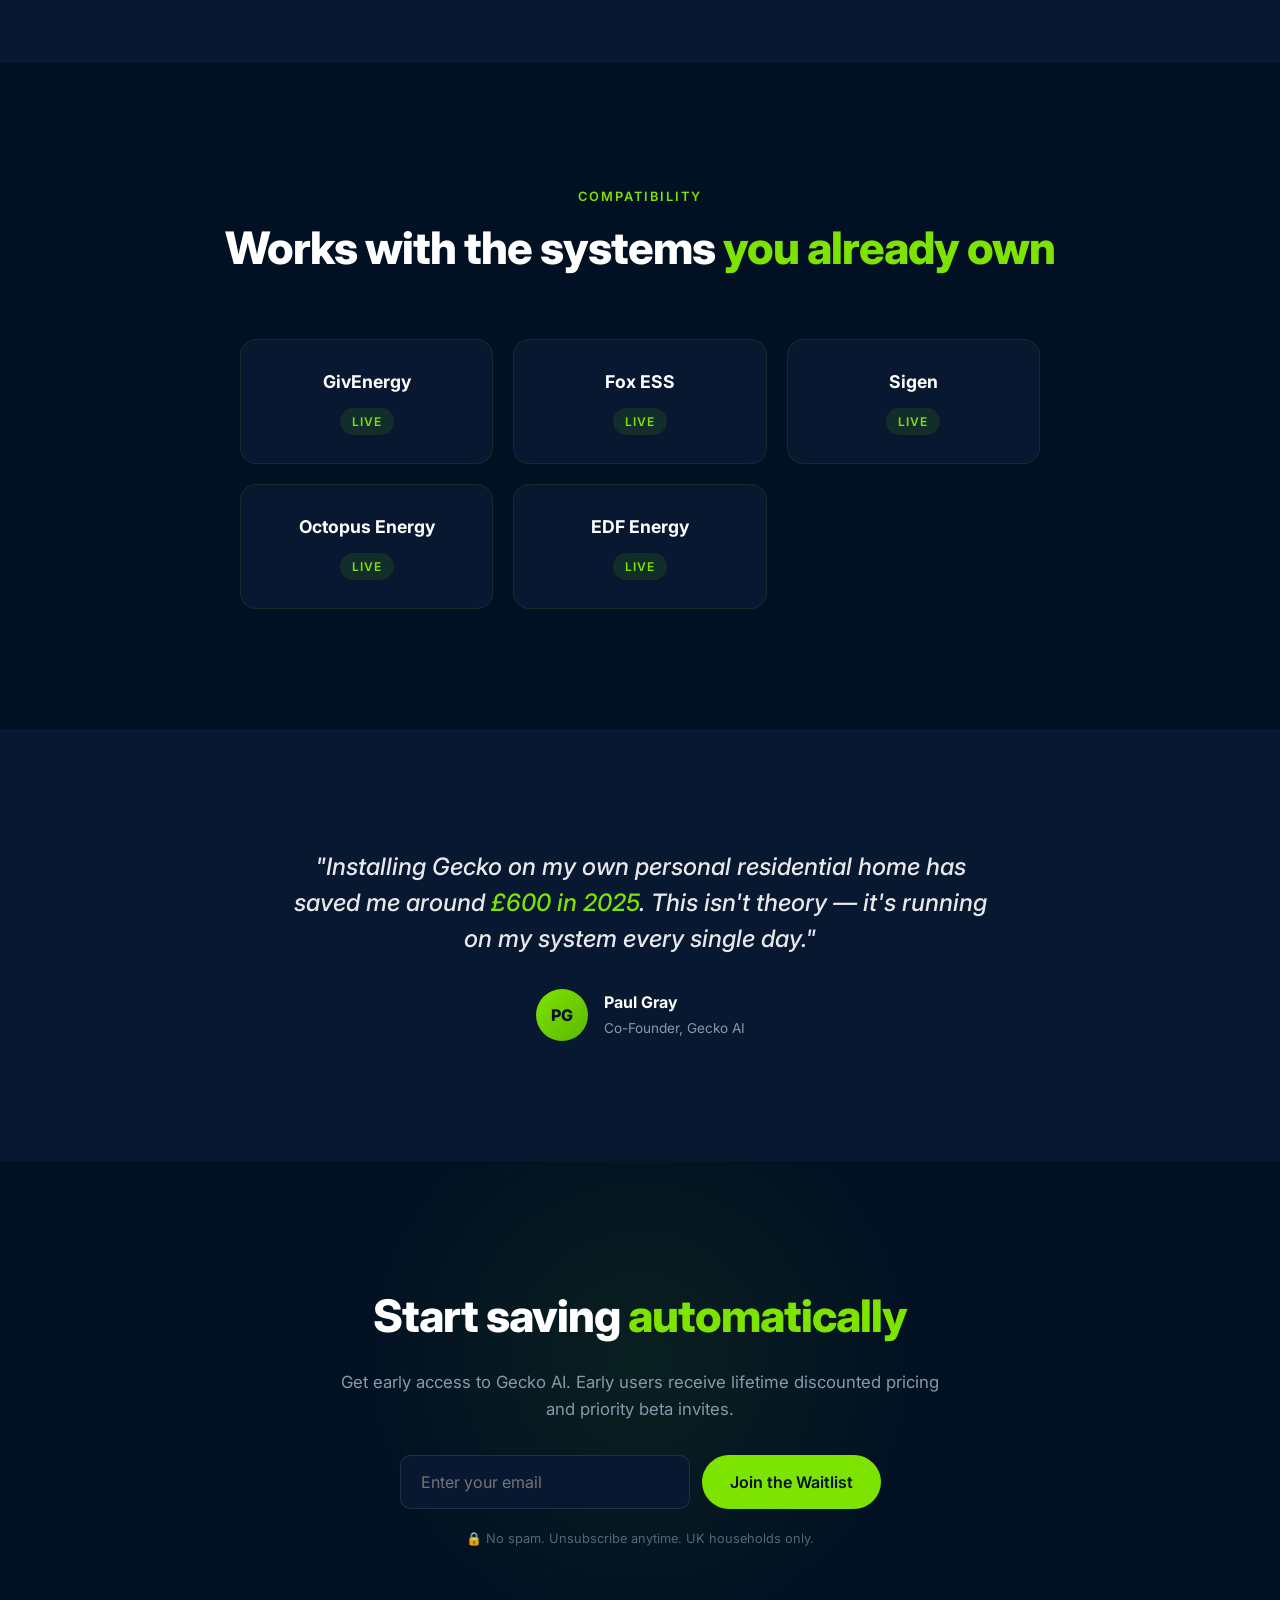
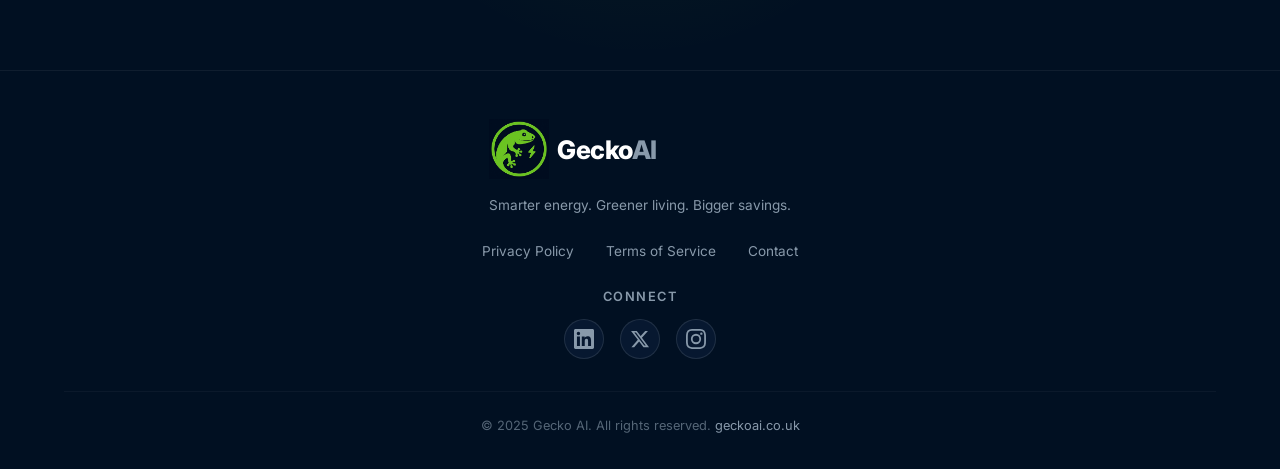
==== commit 6d36e14a: "Add estimated labels to calc figures, remove email report box" ====
--- a/index.html
+++ b/index.html
@@ -254,24 +254,17 @@
                 </div>
                 <div class="calc-results" id="calcResults">
                     <div class="calc-result-waste">
-                        <span class="calc-result-label">You're likely wasting</span>
+                        <span class="calc-result-label">Estimated annual energy waste</span>
                         <span class="calc-result-value" id="wasteValue">£504</span>
-                        <span class="calc-result-period">/year</span>
+                        <span class="calc-result-period">/year (estimated)</span>
                     </div>
                     <div class="calc-result-save">
-                        <span class="calc-result-label">Gecko could save you</span>
+                        <span class="calc-result-label">Gecko could save you an estimated</span>
                         <span class="calc-result-value text-green" id="saveValue">£353</span>
-                        <span class="calc-result-period">/year</span>
+                        <span class="calc-result-period">/year (estimated)</span>
                     </div>
                     <div class="calc-result-bill">
-                        Your bill could drop from <strong id="billFrom">£120</strong> → <strong class="text-green" id="billTo">£91</strong>/month
-                    </div>
-                    <div class="calc-email-capture">
-                        <p>Enter your email for a personalised savings breakdown</p>
-                        <form class="calc-email-form" id="calcEmailForm">
-                            <input type="email" placeholder="your@email.com" required id="calcEmail">
-                            <button type="submit" class="btn btn-primary">Get My Report</button>
-                        </form>
+                        Your bill could drop from <strong id="billFrom">£120</strong> → <strong class="text-green" id="billTo">£91</strong>/month (estimated)
                     </div>
                 </div>
             </div>
@@ -393,7 +386,7 @@
                 <div class="footer-links">
                     <a href="#">Privacy Policy</a>
                     <a href="#">Terms of Service</a>
-                    <a href="#">Contact</a>
+                    <a href="mailto:support@geckoai.co.uk">Contact</a>
                 </div>
                 <div class="footer-social">
                     <span class="footer-social-label">Connect</span>
--- a/styles.css
+++ b/styles.css
@@ -115,7 +115,7 @@
 }
 
 .logo-ai {
-    color: #6cc221 !important;
+    color: #8899aa !important;
 }
 
 .footer-logo-wrap {
@@ -1028,8 +1028,10 @@
 
 .footer-content {
     display: flex;
-    justify-content: space-between;
-    align-items: center;
+    flex-direction: column;
+    align-items: center;
+    text-align: center;
+    gap: 24px;
     margin-bottom: 32px;
 }
 
@@ -1042,6 +1044,7 @@
 .footer-links {
     display: flex;
     gap: 32px;
+    justify-content: center;
 }
 
 .footer-links a {
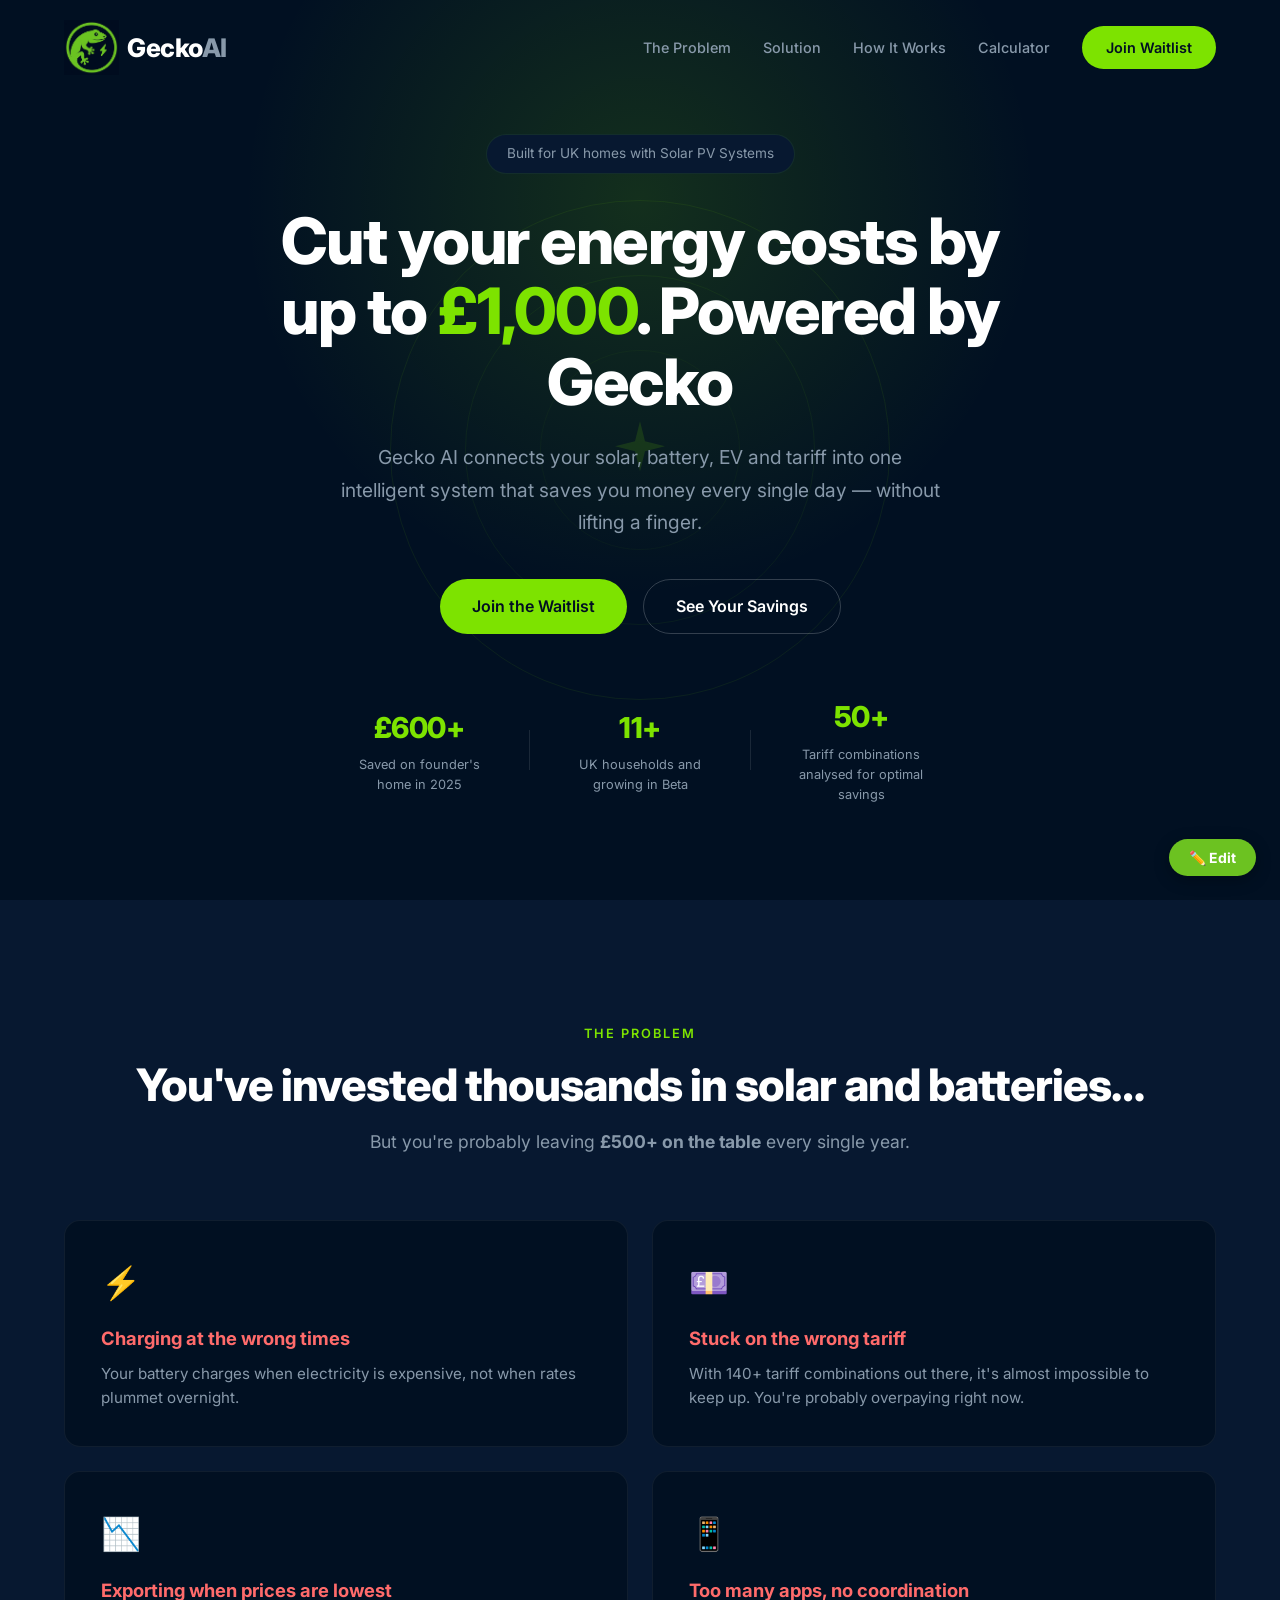
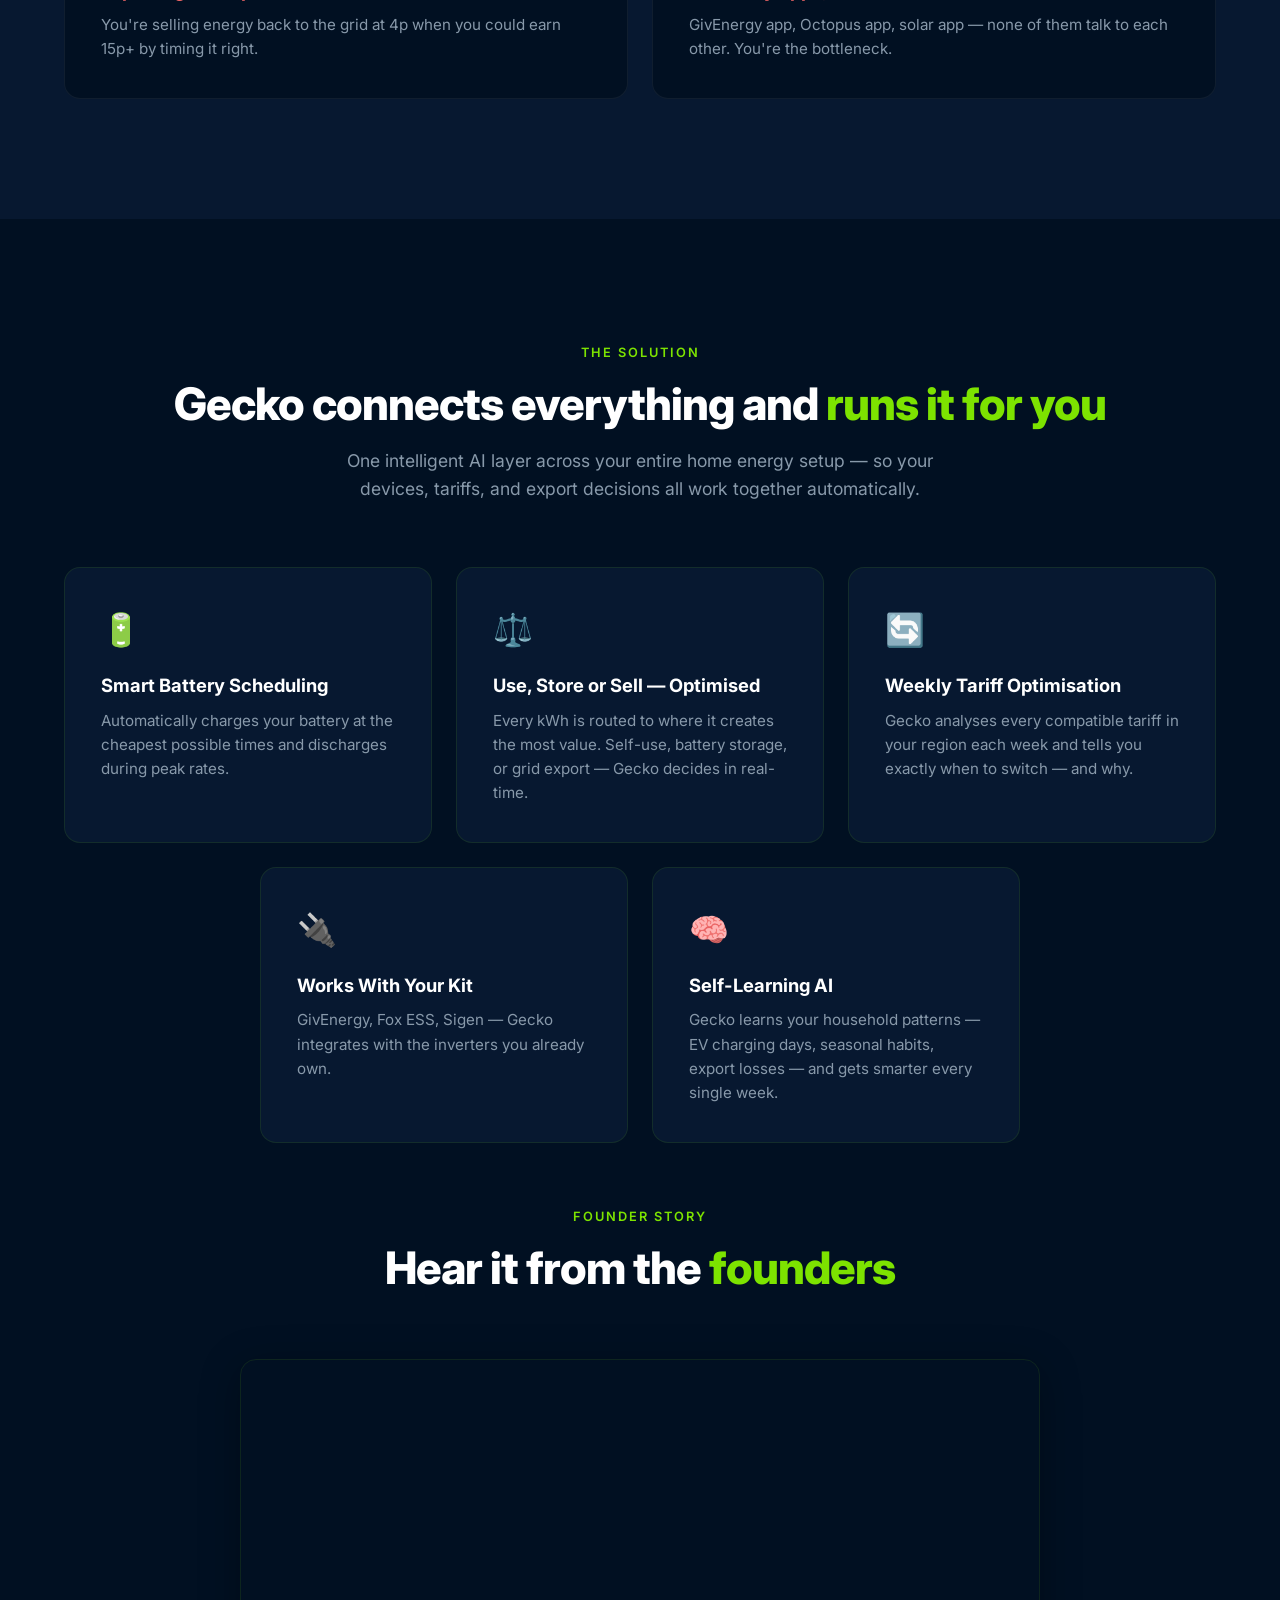
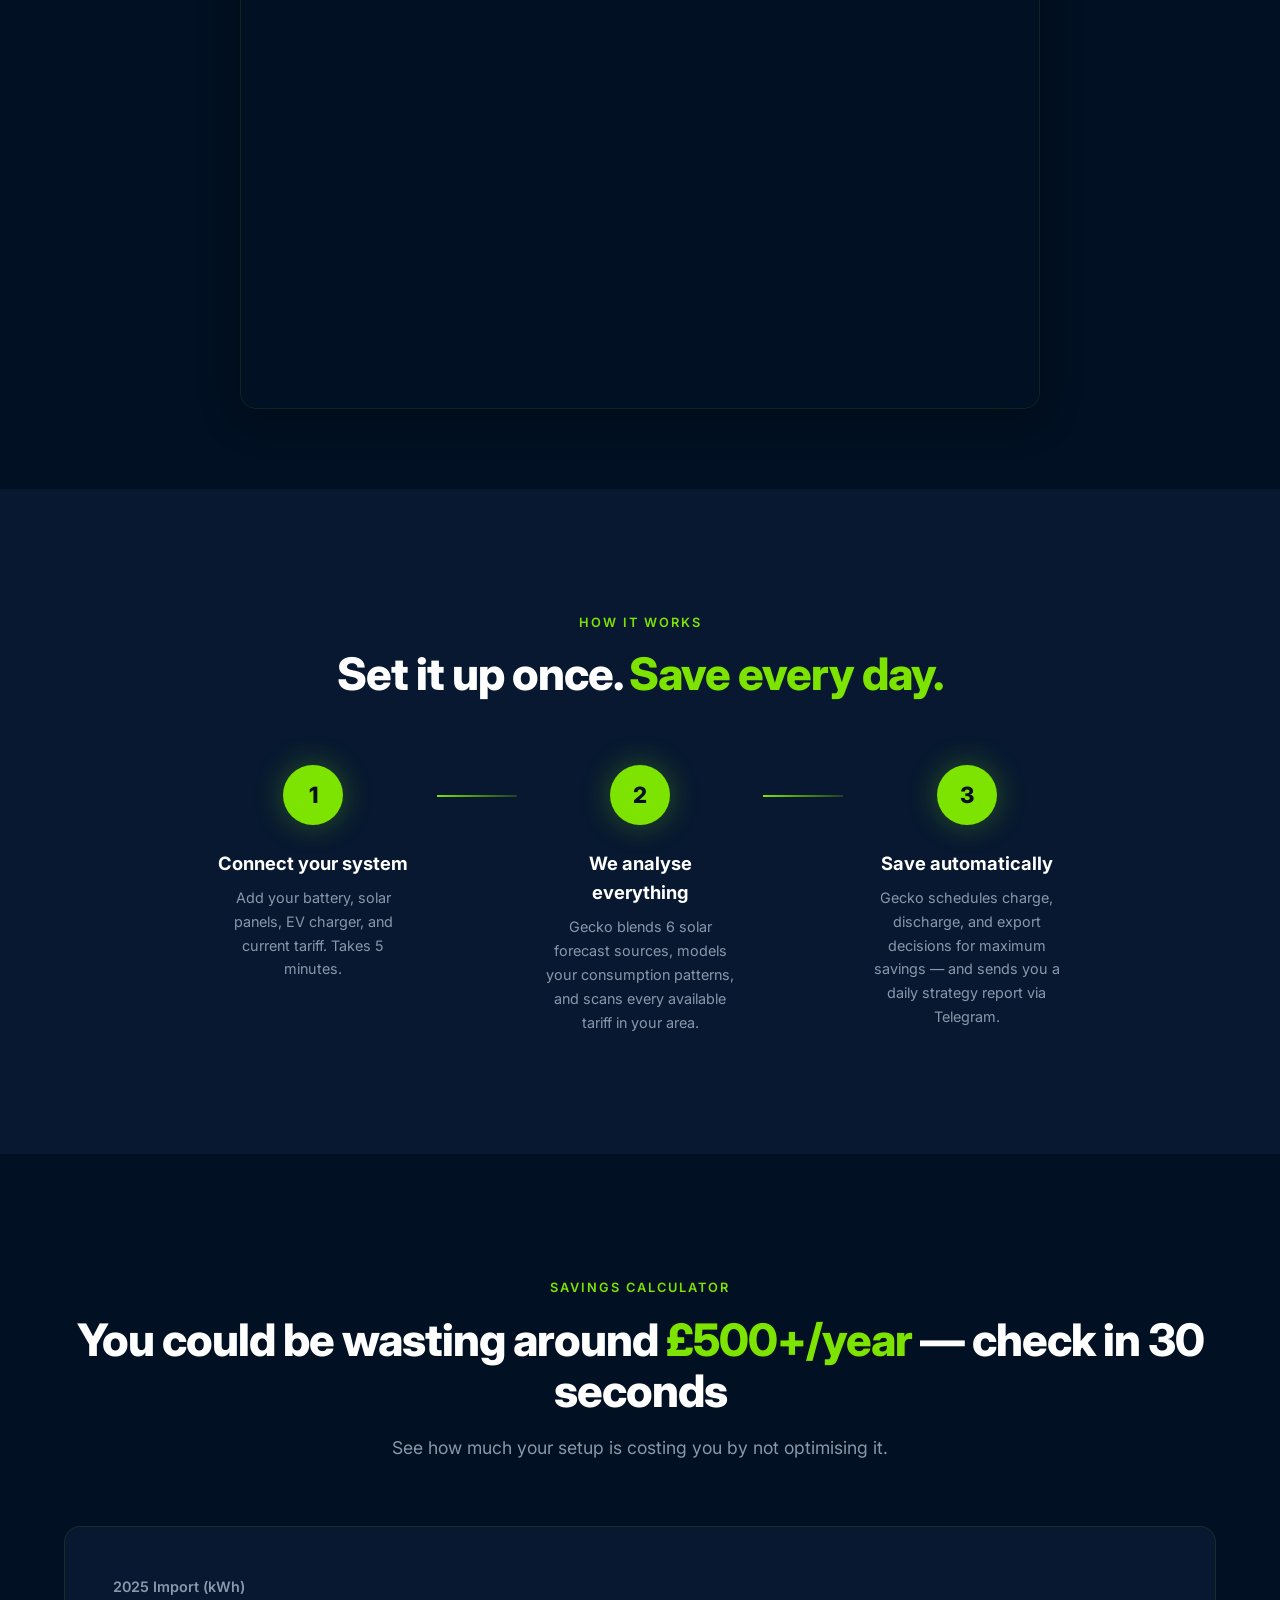
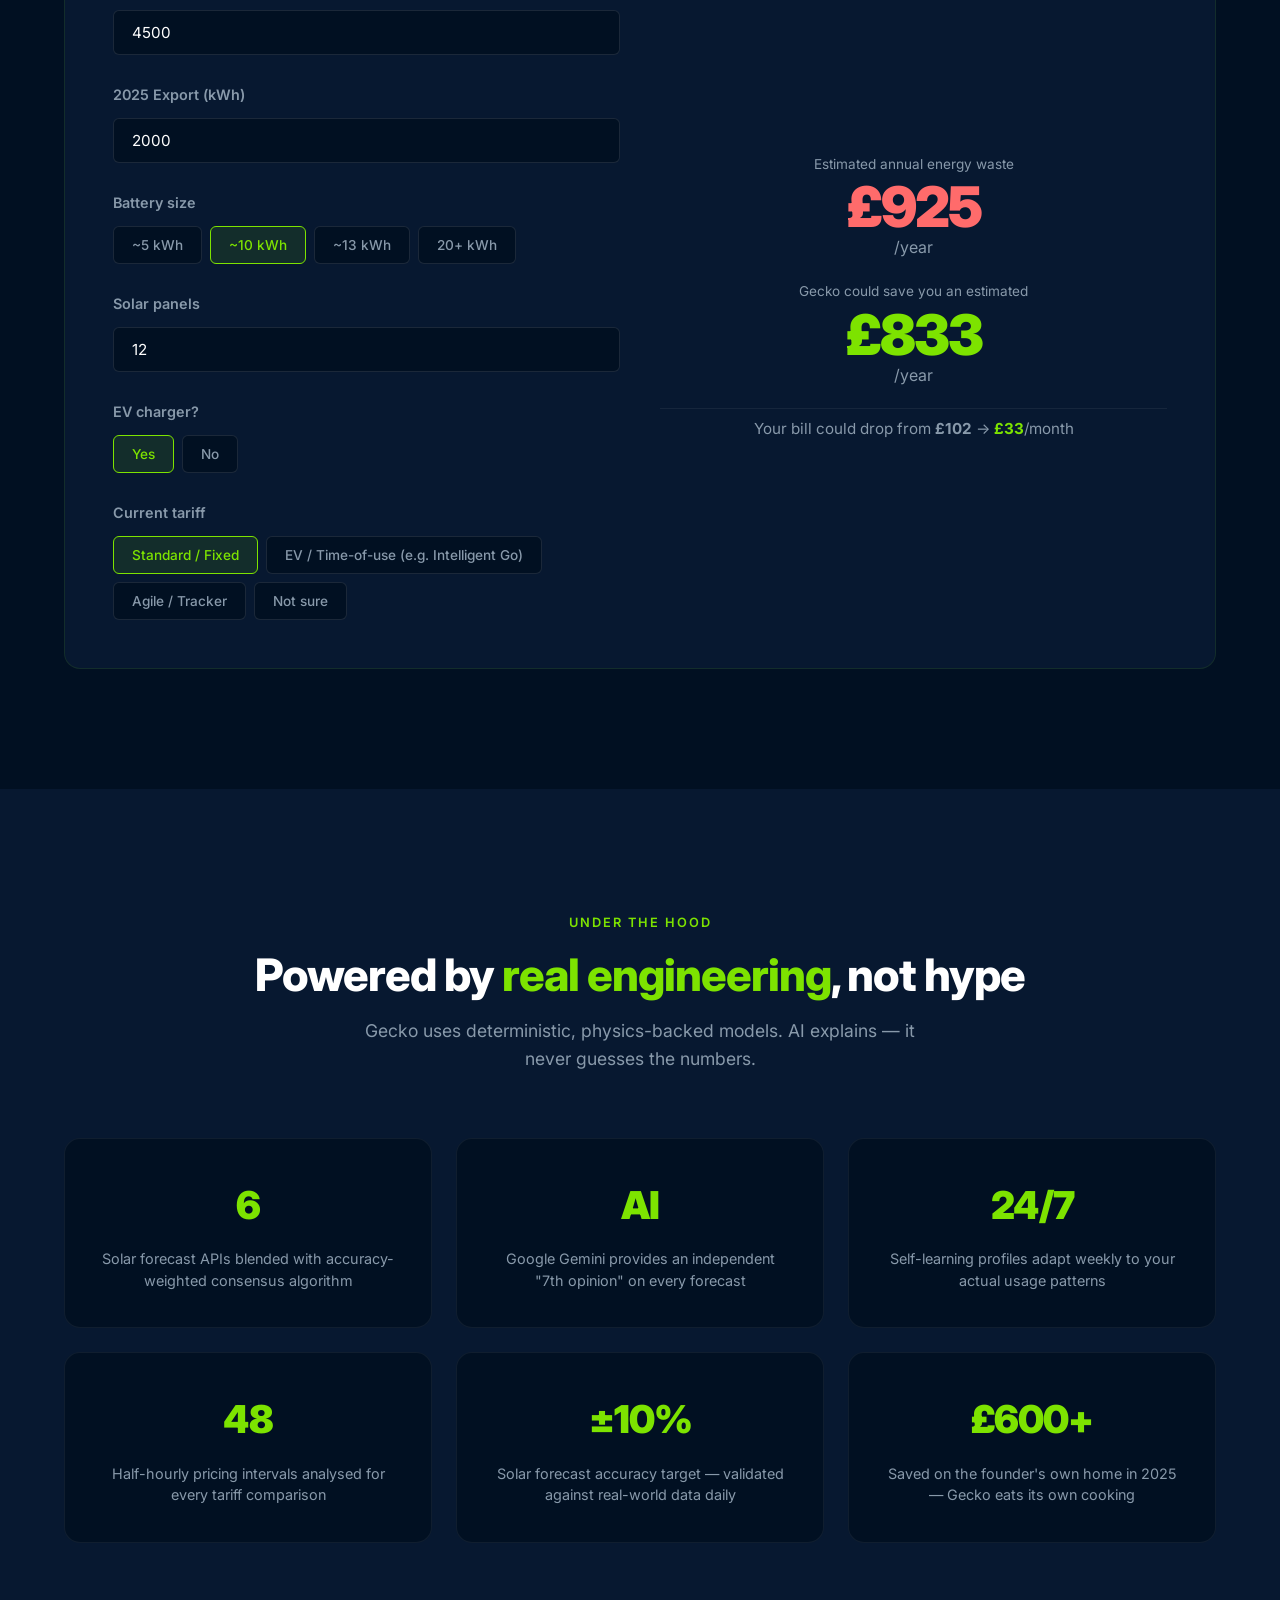
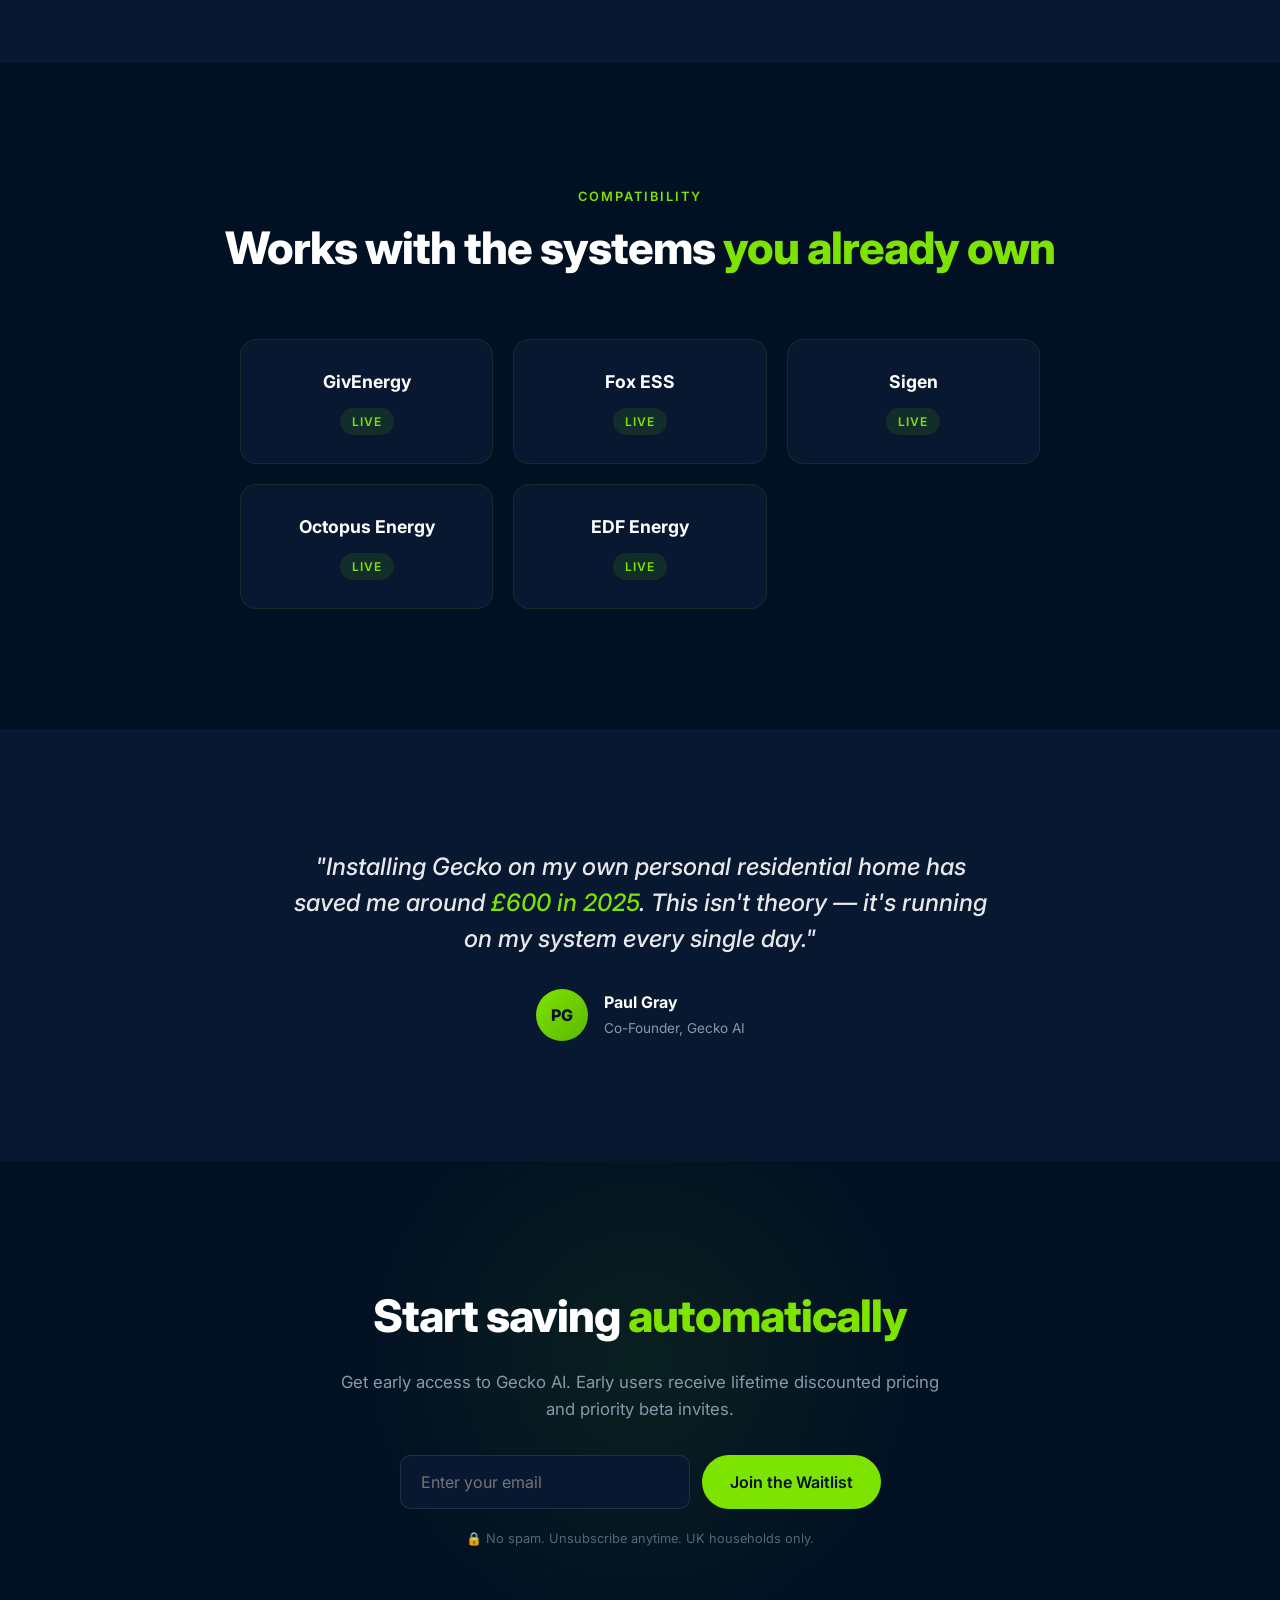
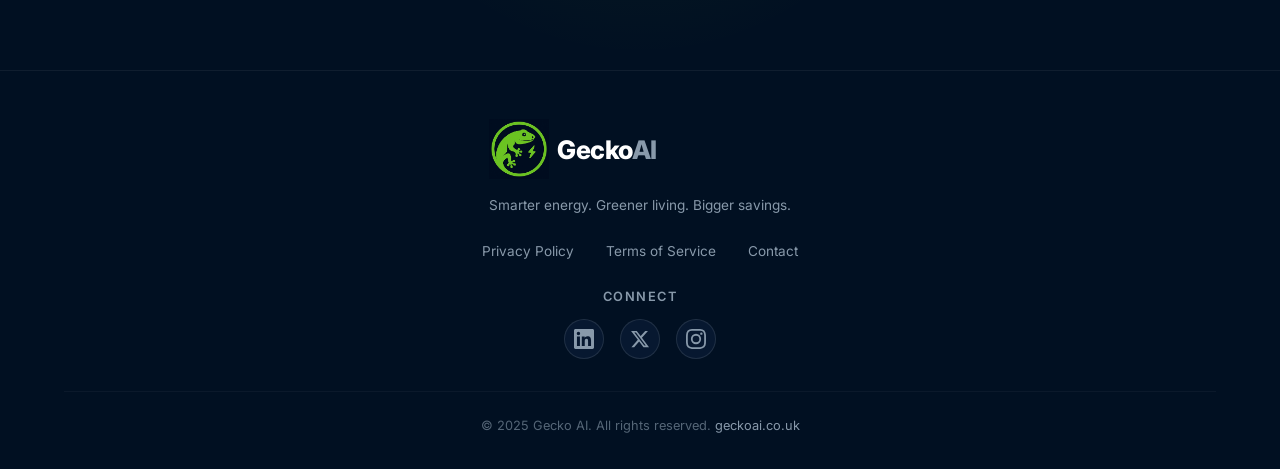
==== commit 60b71f54: "Remove (estimated) inline text from calc result boxes" ====
--- a/index.html
+++ b/index.html
@@ -256,15 +256,15 @@
                     <div class="calc-result-waste">
                         <span class="calc-result-label">Estimated annual energy waste</span>
                         <span class="calc-result-value" id="wasteValue">£504</span>
-                        <span class="calc-result-period">/year (estimated)</span>
+                        <span class="calc-result-period">/year</span>
                     </div>
                     <div class="calc-result-save">
                         <span class="calc-result-label">Gecko could save you an estimated</span>
                         <span class="calc-result-value text-green" id="saveValue">£353</span>
-                        <span class="calc-result-period">/year (estimated)</span>
+                        <span class="calc-result-period">/year</span>
                     </div>
                     <div class="calc-result-bill">
-                        Your bill could drop from <strong id="billFrom">£120</strong> → <strong class="text-green" id="billTo">£91</strong>/month (estimated)
+                        Your bill could drop from <strong id="billFrom">£120</strong> → <strong class="text-green" id="billTo">£91</strong>/month
                     </div>
                 </div>
             </div>
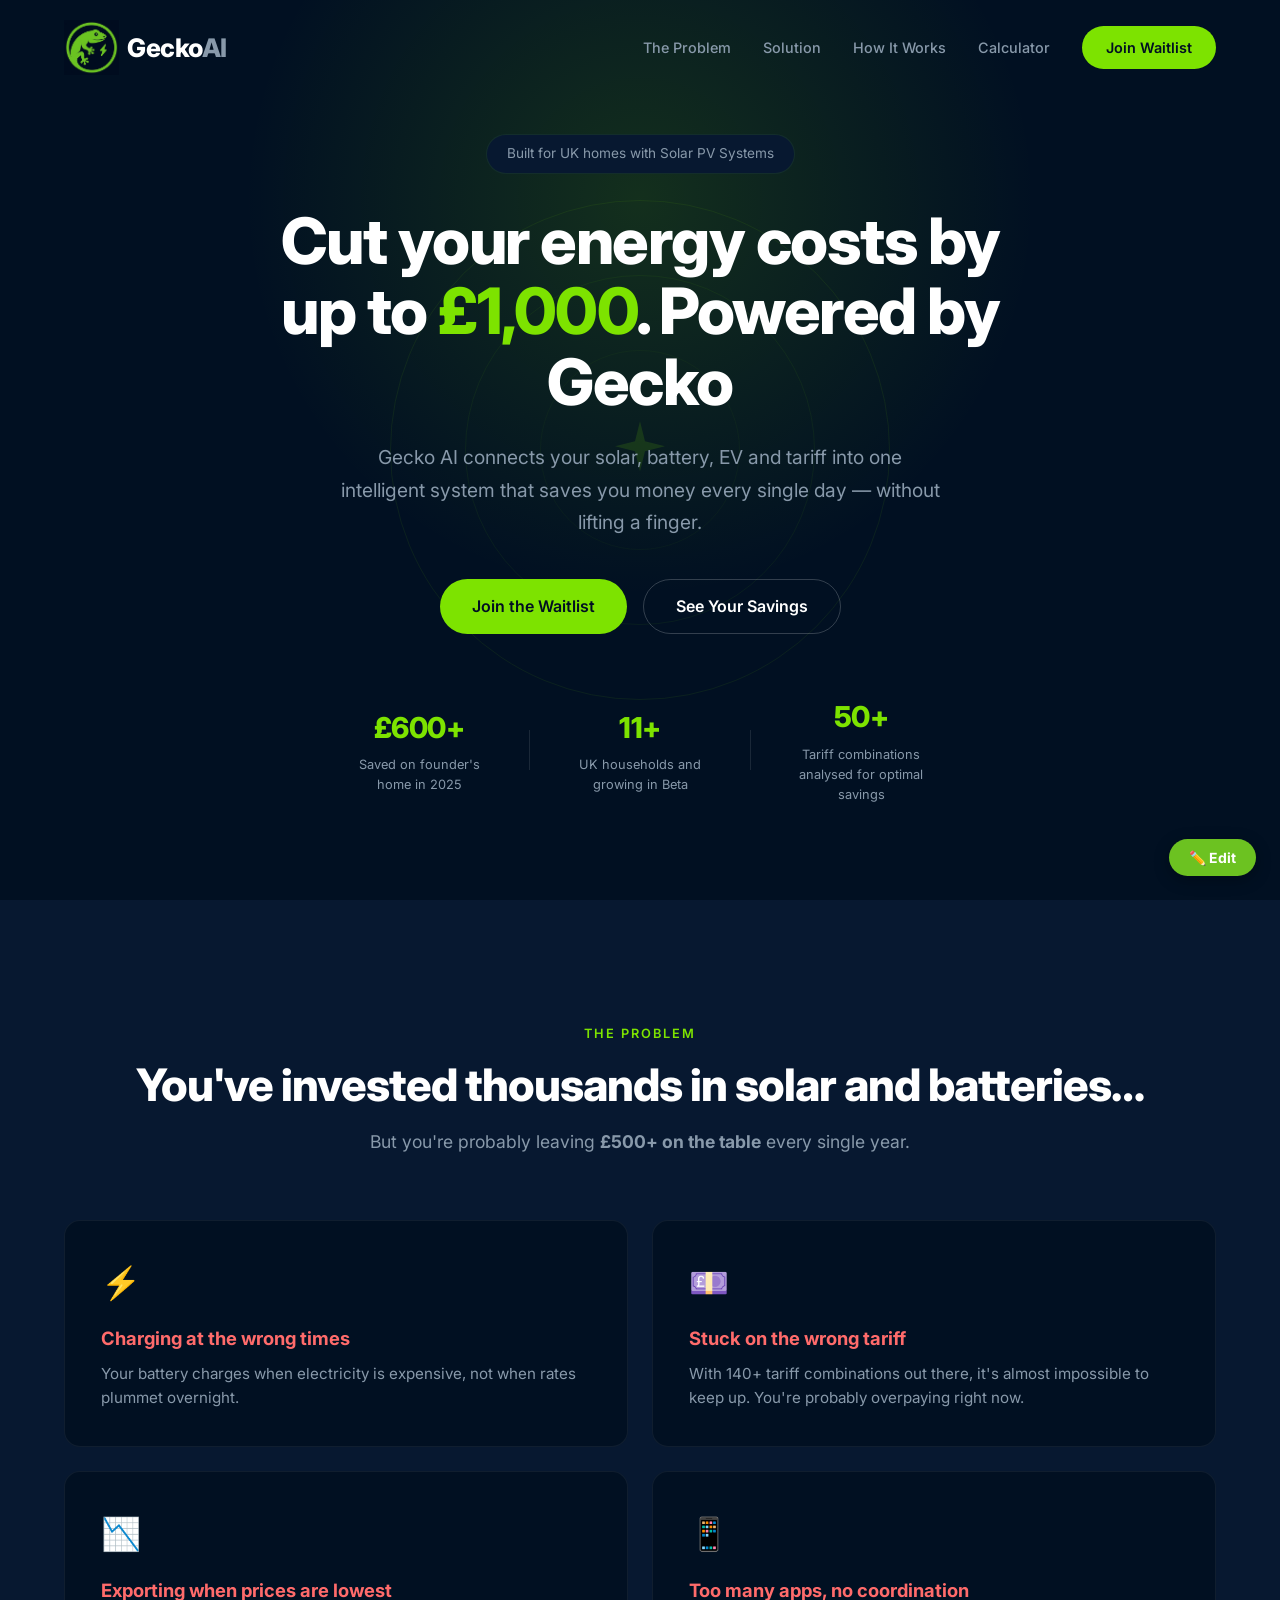
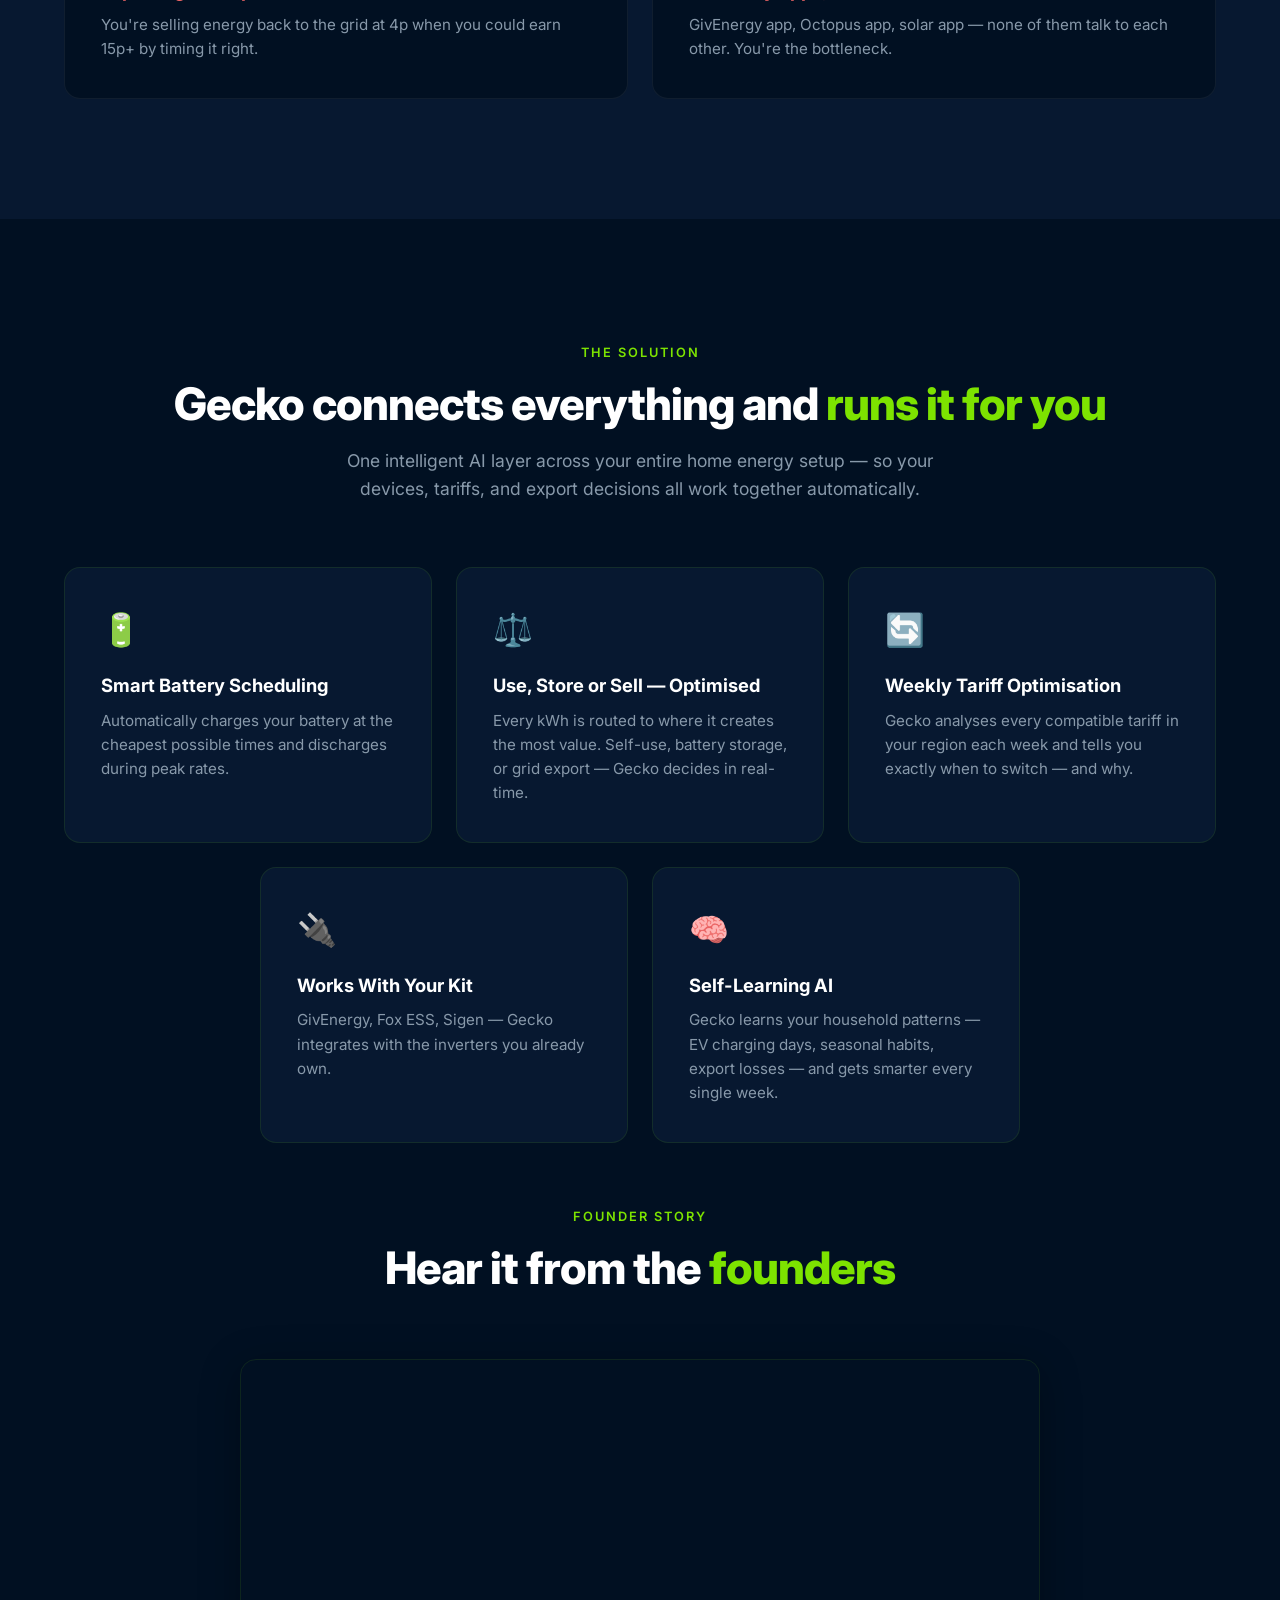
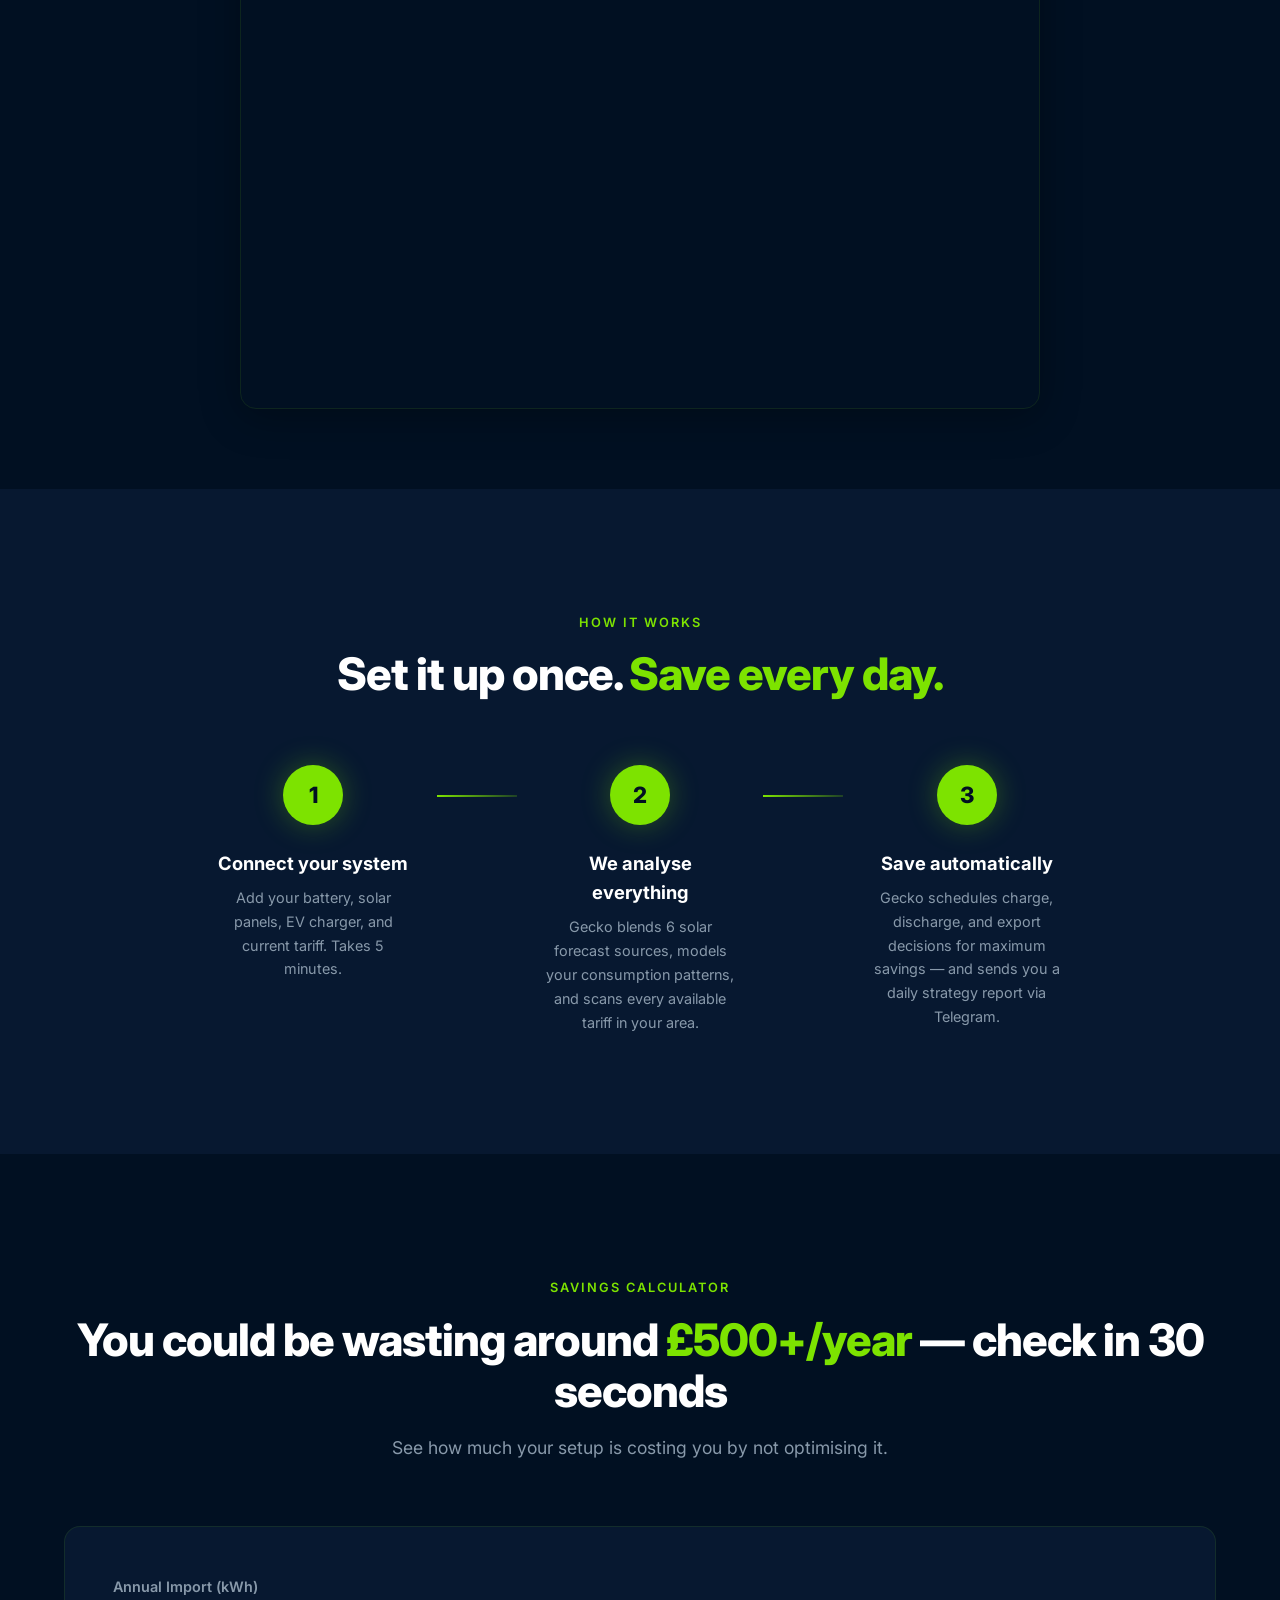
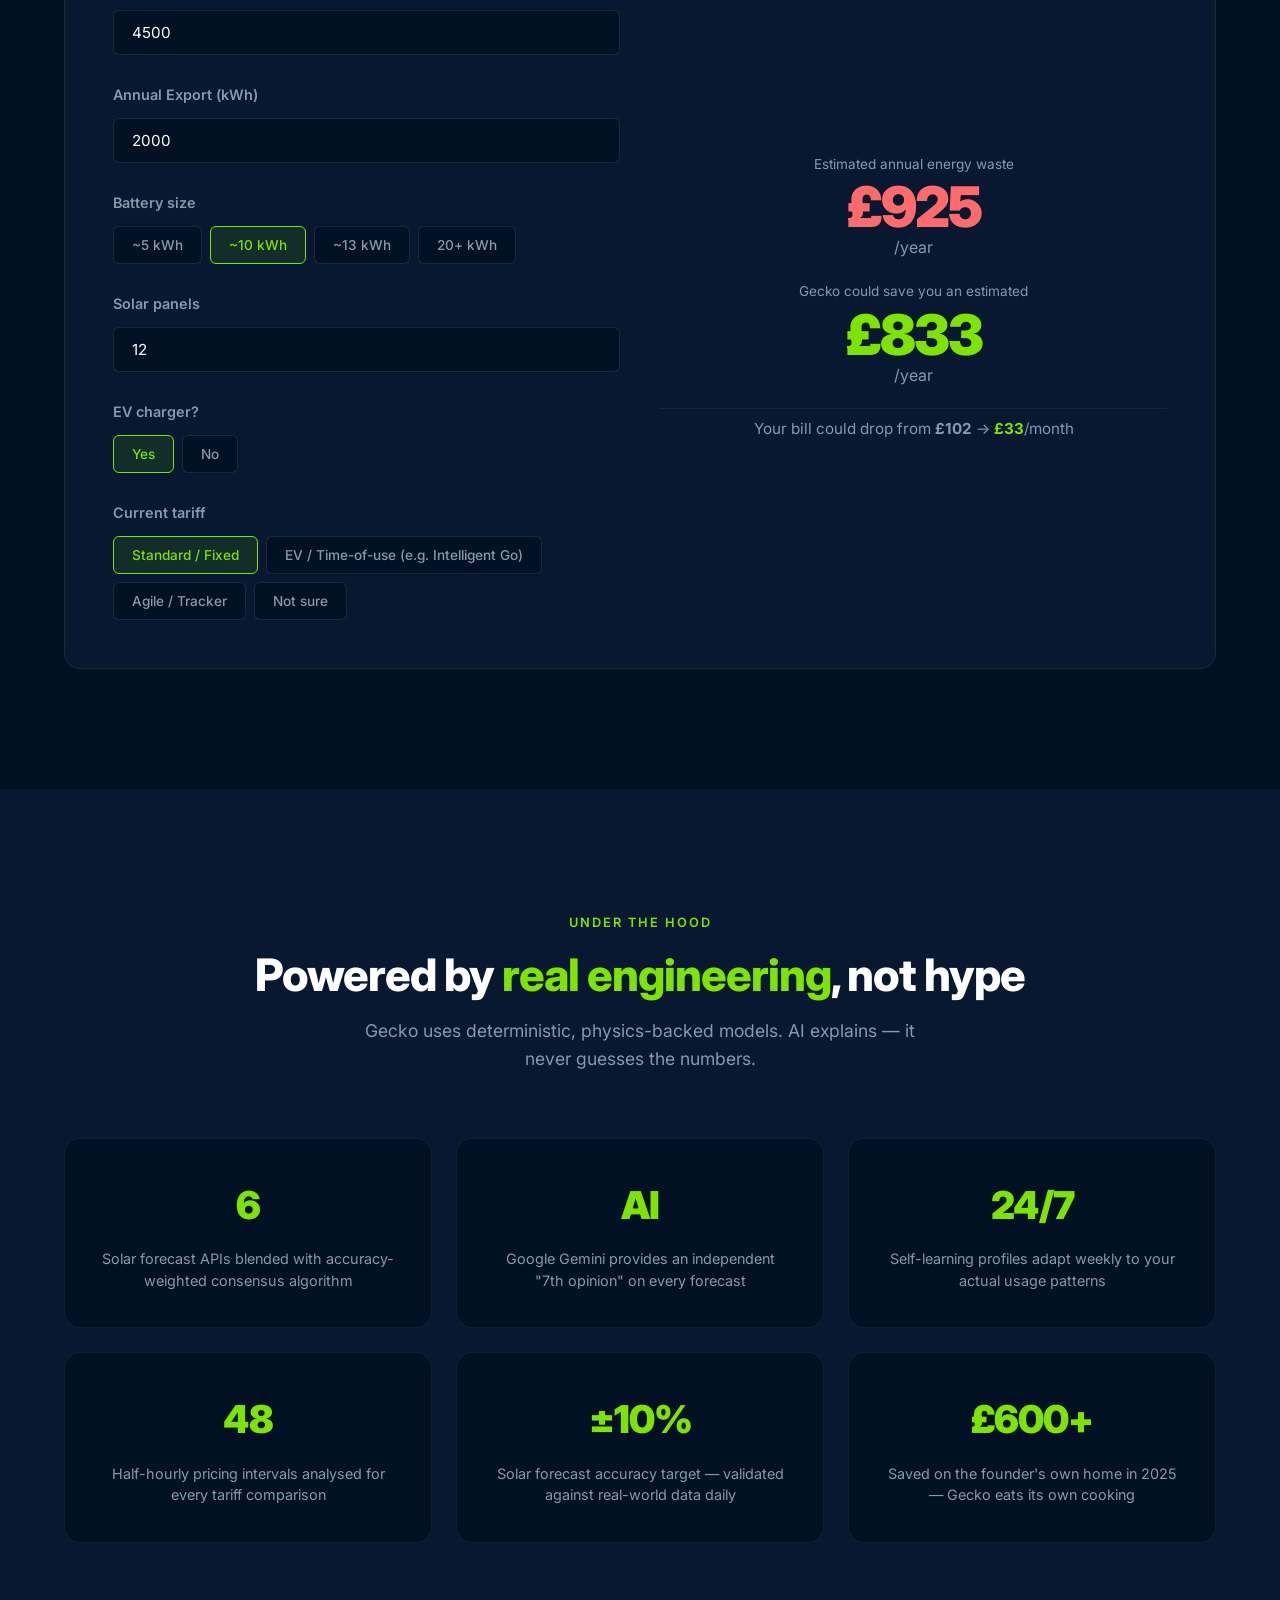
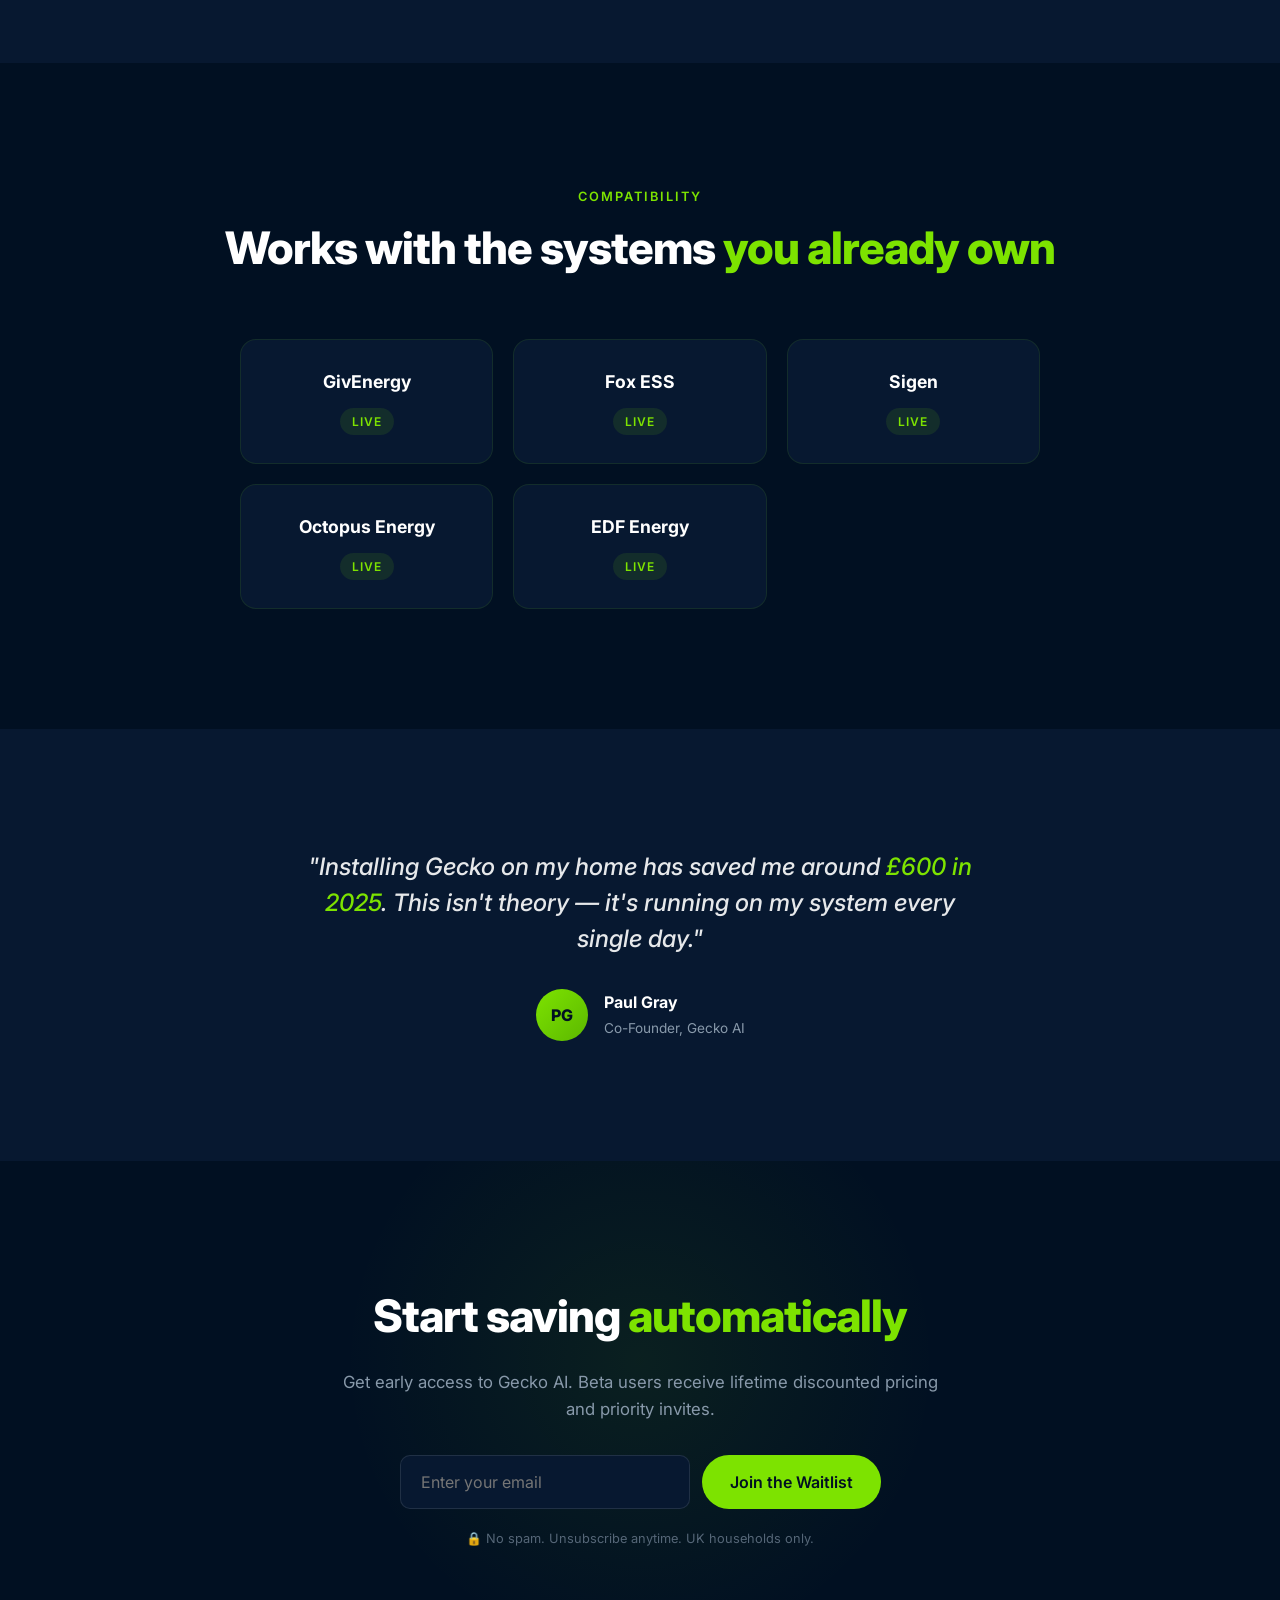
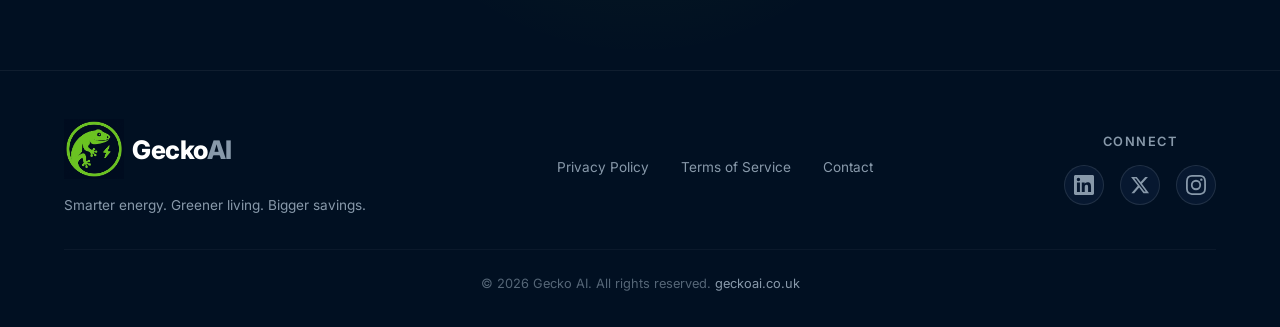
==== commit 353b59e0: "Copy review: fix copyright year, calc labels, testimonial, waitlist wording" ====
--- a/index.html
+++ b/index.html
@@ -215,11 +215,11 @@
             <div class="calc-container reveal">
                 <div class="calc-form" id="calcForm">
                     <div class="calc-group">
-                        <label>2025 Import (kWh)</label>
+                        <label>Annual Import (kWh)</label>
                         <input type="number" id="calcImport" class="calc-input" placeholder="e.g. 4500" value="4500">
                     </div>
                     <div class="calc-group">
-                        <label>2025 Export (kWh)</label>
+                        <label>Annual Export (kWh)</label>
                         <input type="number" id="calcExport" class="calc-input" placeholder="e.g. 2000" value="2000">
                     </div>
                     <div class="calc-group">
@@ -345,7 +345,7 @@
     <section class="section section-testimonial">
         <div class="container">
             <div class="testimonial reveal">
-                <div class="testimonial-quote">"Installing Gecko on my own personal residential home has saved me around <span class="text-green">£600 in 2025</span>. This isn't theory — it's running on my system every single day."</div>
+                <div class="testimonial-quote">"Installing Gecko on my home has saved me around <span class="text-green">£600 in 2025</span>. This isn't theory — it's running on my system every single day."</div>
                 <div class="testimonial-author">
                     <div class="testimonial-avatar">PG</div>
                     <div class="testimonial-info">
@@ -362,7 +362,7 @@
         <div class="container">
             <div class="waitlist-content reveal">
                 <h2>Start saving <span class="text-green">automatically</span></h2>
-                <p>Get early access to Gecko AI. Early users receive lifetime discounted pricing and priority beta invites.</p>
+                <p>Get early access to Gecko AI. Beta users receive lifetime discounted pricing and priority invites.</p>
                 <form class="waitlist-form" id="waitlistForm">
                     <input type="email" placeholder="Enter your email" required id="waitlistEmail">
                     <button type="submit" class="btn btn-primary">Join the Waitlist</button>
@@ -404,7 +404,7 @@
                 </div>
             </div>
             <div class="footer-bottom">
-                <p>© 2025 Gecko AI. All rights reserved. <a href="https://geckoai.co.uk">geckoai.co.uk</a></p>
+                <p>© 2026 Gecko AI. All rights reserved. <a href="https://geckoai.co.uk">geckoai.co.uk</a></p>
             </div>
         </div>
     </footer>
--- a/styles.css
+++ b/styles.css
@@ -1028,10 +1028,8 @@
 
 .footer-content {
     display: flex;
-    flex-direction: column;
-    align-items: center;
-    text-align: center;
-    gap: 24px;
+    justify-content: space-between;
+    align-items: center;
     margin-bottom: 32px;
 }
 
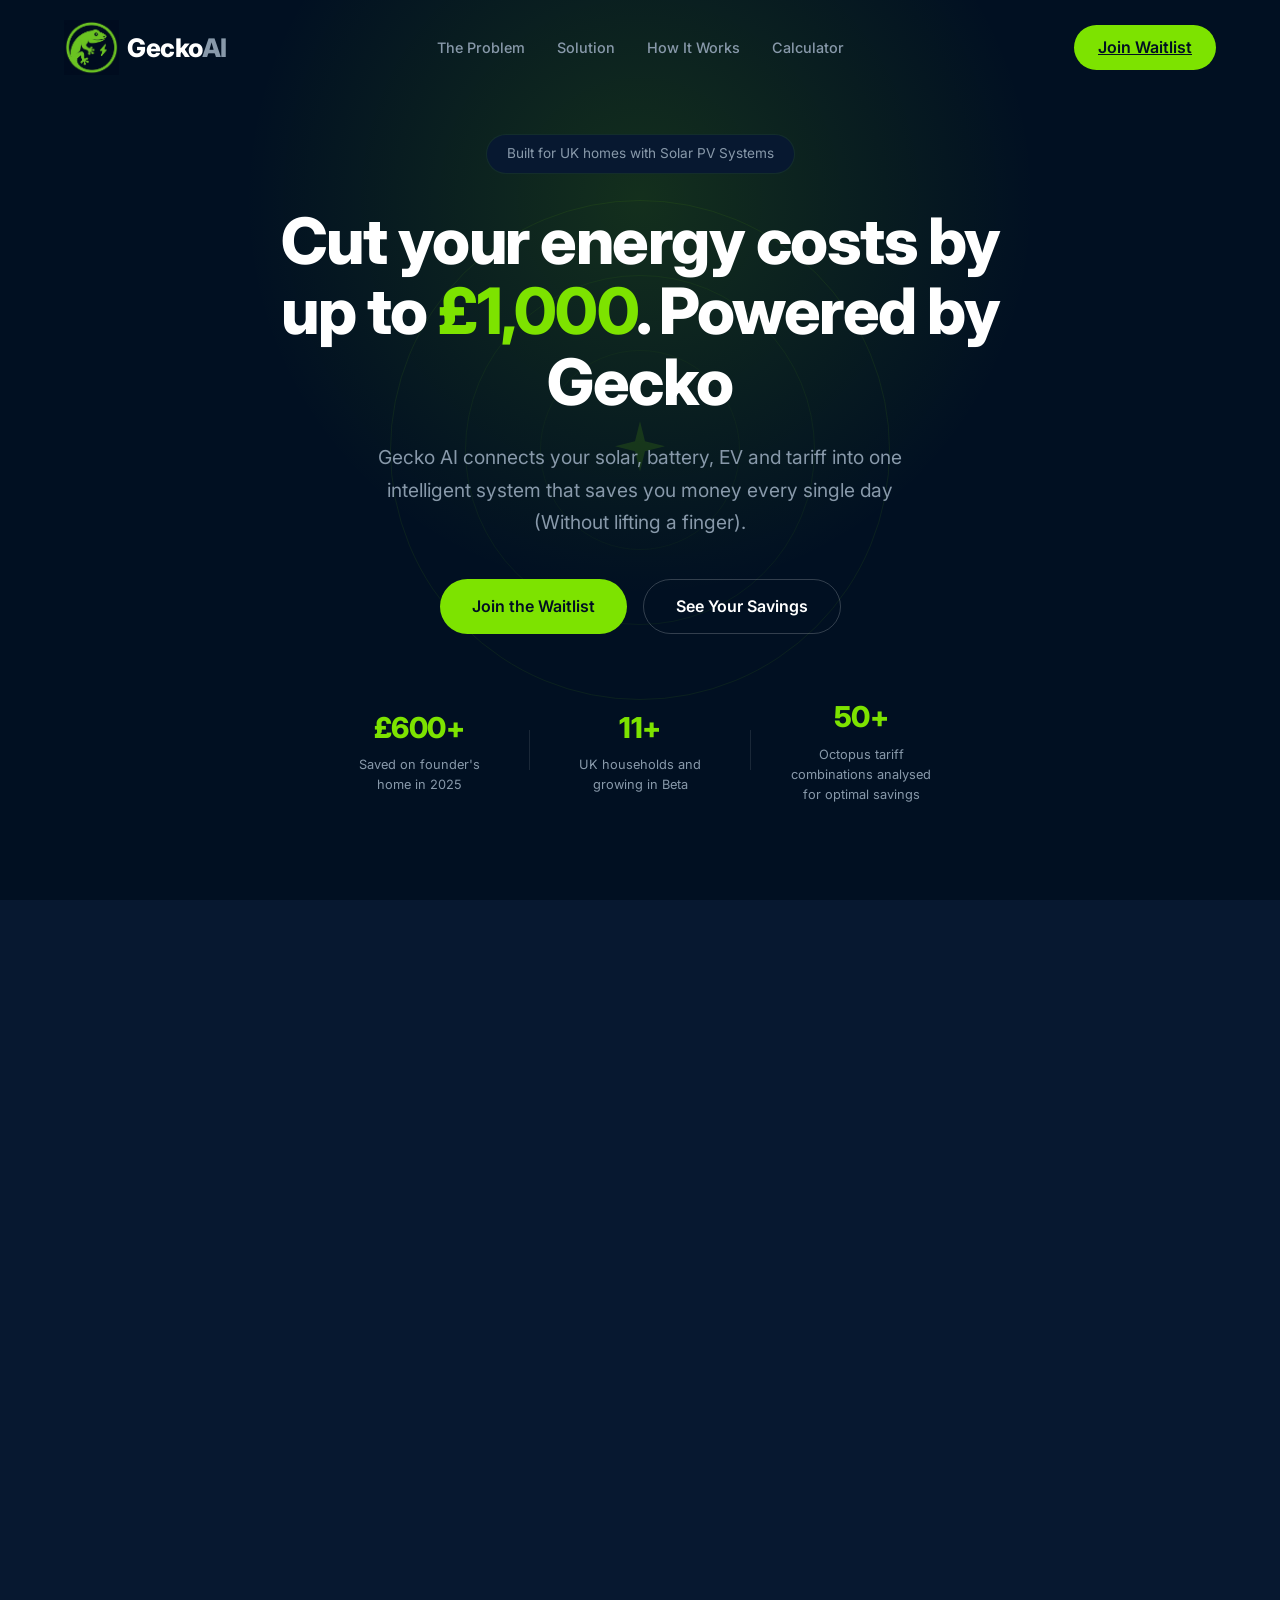
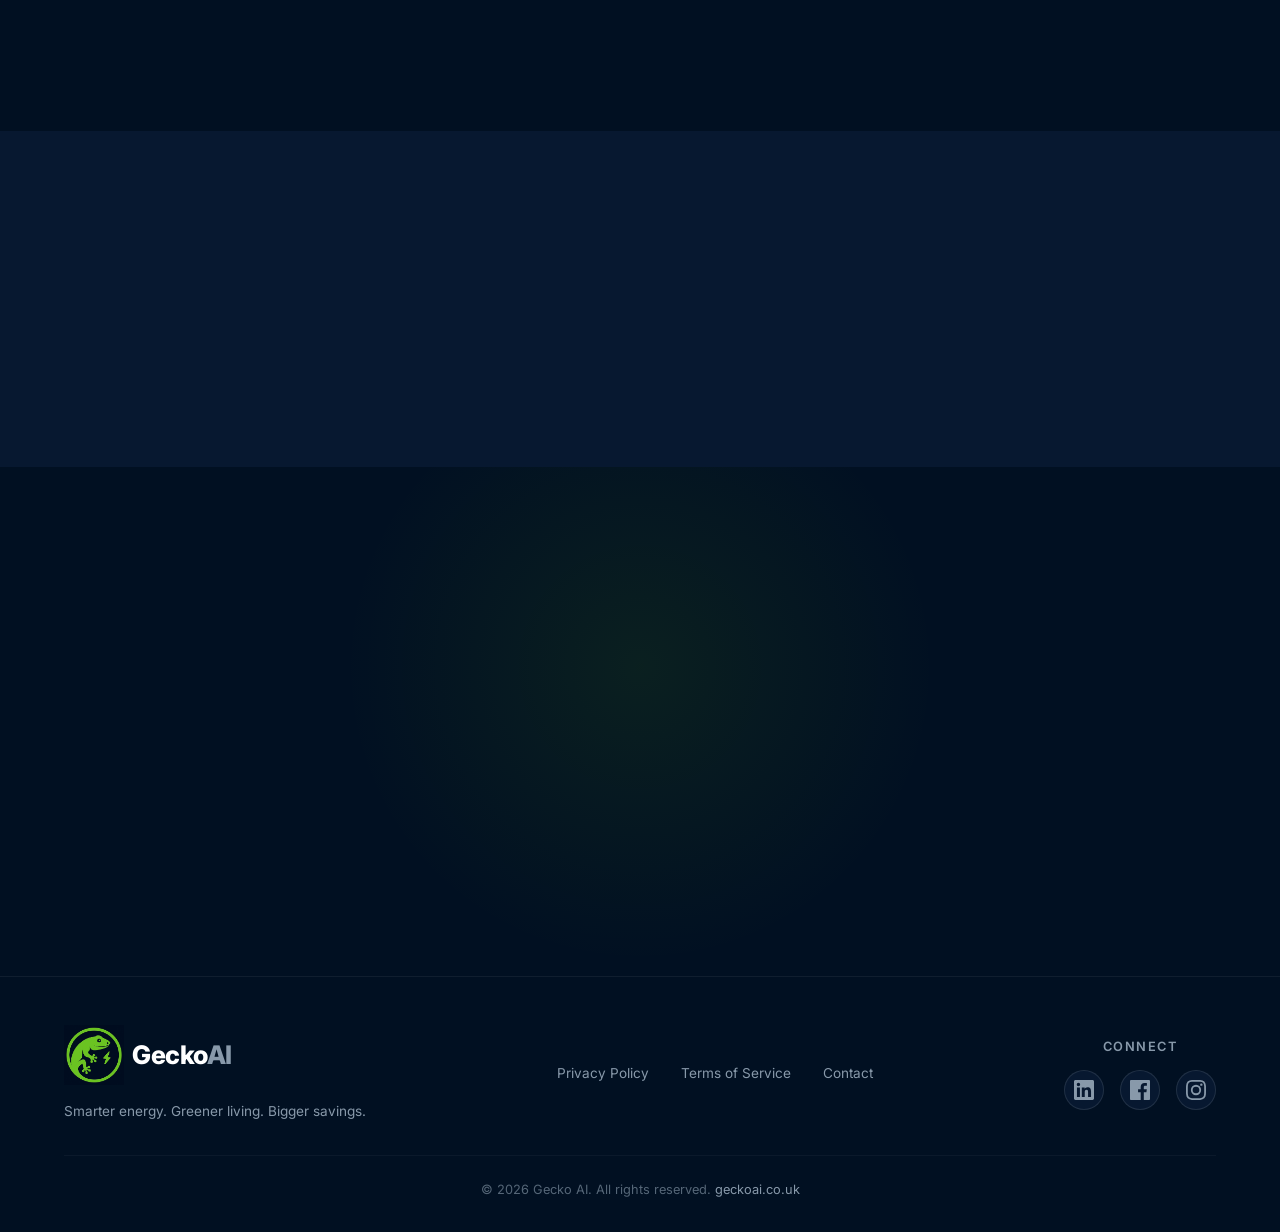
==== commit 1331f144: "Replace Twitter icon with Facebook" ====
--- a/index.html
+++ b/index.html
@@ -4,11 +4,16 @@
     <meta charset="UTF-8">
     <meta name="viewport" content="width=device-width, initial-scale=1.0">
     <title>Gecko AI — Smarter Home Energy Optimisation</title>
-    <meta name="description" content="Gecko AI connects your solar, battery, EV and tariff into one intelligent system. Cut your energy bills by up to 50% — automatically.">
-    <meta property="og:title" content="Gecko AI — Cut Your Energy Bills by Up to 50%">
-    <meta property="og:description" content="One intelligent AI layer across your entire home energy setup. Save more, earn more, zero effort.">
+    <meta name="description" content="Gecko AI connects your solar, battery, EV and tariff into one intelligent system. Cut your energy costs by up to £1,000 — automatically.">
+    <meta property="og:title" content="Gecko AI — Cut Your Energy Costs by Up to £1,000">
+    <meta property="og:description" content="One intelligent AI layer across your entire home energy setup. Save more, earn more, without lifting a finger.">
     <meta property="og:type" content="website">
     <meta property="og:url" content="https://geckoai.co.uk">
+    <meta property="og:image" content="https://geckoai.co.uk/Gecko_OG_Image.png">
+    <meta property="og:image:width" content="1024">
+    <meta property="og:image:height" content="538">
+    <meta name="twitter:card" content="summary_large_image">
+    <meta name="twitter:image" content="https://geckoai.co.uk/Gecko_OG_Image.png">
     <link rel="preconnect" href="https://fonts.googleapis.com">
     <link rel="preconnect" href="https://fonts.gstatic.com" crossorigin>
     <link href="https://fonts.googleapis.com/css2?family=Inter:wght@300;400;500;600;700;800;900&display=swap" rel="stylesheet">
@@ -28,11 +33,8 @@
                 <a href="#solution">Solution</a>
                 <a href="#how-it-works">How It Works</a>
                 <a href="#calculator">Calculator</a>
-                <a href="#waitlist" class="nav-cta">Join Waitlist</a>
-            </div>
-            <button class="nav-toggle" id="navToggle" aria-label="Toggle menu">
-                <span></span><span></span><span></span>
-            </button>
+            </div>
+            <a href="#waitlist" class="nav-cta">Join Waitlist</a>
         </div>
     </nav>
 
@@ -42,7 +44,7 @@
         <div class="hero-content">
             <div class="hero-badge">Built for UK homes with Solar PV Systems</div>
             <h1>Cut your energy costs by up to <span class="text-green">£1,000</span>. Powered by Gecko</h1>
-            <p class="hero-sub">Gecko AI connects your solar, battery, EV and tariff into one intelligent system that saves you money every single day — without lifting a finger.</p>
+            <p class="hero-sub">Gecko AI connects your solar, battery, EV and tariff into one intelligent system that saves you money every single day<br>(Without lifting a finger).</p>
             <div class="hero-actions">
                 <a href="#waitlist" class="btn btn-primary">Join the Waitlist</a>
                 <a href="#calculator" class="btn btn-secondary">See Your Savings</a>
@@ -60,7 +62,7 @@
                 <div class="hero-stat-divider"></div>
                 <div class="hero-stat">
                     <span class="hero-stat-value">50+</span>
-                    <span class="hero-stat-label">Tariff combinations analysed for optimal savings</span>
+                    <span class="hero-stat-label">Octopus tariff combinations analysed for optimal savings</span>
                 </div>
             </div>
         </div>
@@ -84,7 +86,7 @@
             <div class="section-header reveal">
                 <span class="section-tag">The Problem</span>
                 <h2>You've invested thousands in solar and batteries…</h2>
-                <p class="section-sub">But you're probably leaving <strong>£500+ on the table</strong> every single year.</p>
+                <p class="section-sub">But you're probably leaving a lot of £££ on the table every single year.</p>
             </div>
             <div class="problem-grid reveal">
                 <div class="problem-card">
@@ -105,7 +107,7 @@
                 <div class="problem-card">
                     <div class="problem-icon">📱</div>
                     <h3>Too many apps, no coordination</h3>
-                    <p>GivEnergy app, Octopus app, solar app — none of them talk to each other. You're the bottleneck.</p>
+                    <p>GivEnergy app, Octopus app, solar app, EV apps, none of them talk to each other. You're at a bottleneck.</p>
                 </div>
             </div>
         </div>
@@ -117,7 +119,7 @@
             <div class="section-header reveal">
                 <span class="section-tag">The Solution</span>
                 <h2>Gecko connects everything and <span class="text-green">runs it for you</span></h2>
-                <p class="section-sub">One intelligent AI layer across your entire home energy setup — so your devices, tariffs, and export decisions all work together automatically.</p>
+                <p class="section-sub">One intelligent AI layer across your entire home energy setup, so your devices, tariffs, and export decisions all work together automatically.</p>
             </div>
             <div class="solution-grid reveal">
                 <div class="solution-card">
@@ -127,23 +129,23 @@
                 </div>
                 <div class="solution-card">
                     <div class="solution-icon">⚖️</div>
-                    <h3>Use, Store or Sell — Optimised</h3>
-                    <p>Every kWh is routed to where it creates the most value. Self-use, battery storage, or grid export — Gecko decides in real-time.</p>
+                    <h3>Use, Store or Sell - Optimised</h3>
+                    <p>Every kWh is routed to where it creates the most value. Self-use, battery storage, or grid export. Gecko decides in real-time.</p>
                 </div>
                 <div class="solution-card">
                     <div class="solution-icon">🔄</div>
                     <h3>Weekly Tariff Optimisation</h3>
-                    <p>Gecko analyses every compatible tariff in your region each week and tells you exactly when to switch — and why.</p>
+                    <p>Gecko analyses every compatible tariff in your region each week and tells you exactly when to switch and why.</p>
                 </div>
                 <div class="solution-card">
                     <div class="solution-icon">🔌</div>
                     <h3>Works With Your Kit</h3>
-                    <p>GivEnergy, Fox ESS, Sigen — Gecko integrates with the inverters you already own.</p>
+                    <p>GivEnergy, Fox ESS, Sigen etc. Gecko integrates with the inverters you already own.</p>
                 </div>
                 <div class="solution-card">
                     <div class="solution-icon">🧠</div>
                     <h3>Self-Learning AI</h3>
-                    <p>Gecko learns your household patterns — EV charging days, seasonal habits, export losses — and gets smarter every single week.</p>
+                    <p>Gecko learns your household patterns, your EV charging days, seasonal habits, export losses and much more. Getting smarter every single week.</p>
                 </div>
             </div>
         </div>
@@ -181,7 +183,7 @@
                     <div class="step-number">1</div>
                     <div class="step-content">
                         <h3>Connect your system</h3>
-                        <p>Add your battery, solar panels, EV charger, and current tariff. Takes 5 minutes.</p>
+                        <p>Sign up for an account.<br>Scan your MCS. Scan a recent energy bill. Takes 5 minutes.</p>
                     </div>
                 </div>
                 <div class="step-connector"></div>
@@ -189,7 +191,7 @@
                     <div class="step-number">2</div>
                     <div class="step-content">
                         <h3>We analyse everything</h3>
-                        <p>Gecko blends 6 solar forecast sources, models your consumption patterns, and scans every available tariff in your area.</p>
+                        <p>Gecko blends multiple solar forecast sources, models your consumption patterns, and scans every available tariff in your area.</p>
                     </div>
                 </div>
                 <div class="step-connector"></div>
@@ -197,7 +199,7 @@
                     <div class="step-number">3</div>
                     <div class="step-content">
                         <h3>Save automatically</h3>
-                        <p>Gecko schedules charge, discharge, and export decisions for maximum savings — and sends you a daily strategy report via Telegram.</p>
+                        <p>Gecko schedules charge, discharge, and export decisions for maximum savings.</p>
                     </div>
                 </div>
             </div>
@@ -209,7 +211,7 @@
         <div class="container">
             <div class="section-header reveal">
                 <span class="section-tag">Savings Calculator</span>
-                <h2>You could be wasting around <span class="text-green">£500+/year</span> — check in 30 seconds</h2>
+                <h2>You could be wasting around <span class="text-green">£500+/year.</span> Is it time you checked... Takes just 30 seconds</h2>
                 <p class="section-sub">See how much your setup is costing you by not optimising it.</p>
             </div>
             <div class="calc-container reveal">
@@ -266,6 +268,10 @@
                     <div class="calc-result-bill">
                         Your bill could drop from <strong id="billFrom">£120</strong> → <strong class="text-green" id="billTo">£91</strong>/month
                     </div>
+                    <div class="calc-result-cta">
+                        <p>Want Gecko to do this for you — automatically?</p>
+                        <a href="#waitlist" class="btn btn-primary calc-cta-btn">Join the Waitlist</a>
+                    </div>
                 </div>
             </div>
         </div>
@@ -277,7 +283,7 @@
             <div class="section-header reveal">
                 <span class="section-tag">Under the Hood</span>
                 <h2>Powered by <span class="text-green">real engineering</span>, not hype</h2>
-                <p class="section-sub">Gecko uses deterministic, physics-backed models. AI explains — it never guesses the numbers.</p>
+                <p class="section-sub">Gecko uses deterministic, physics-backed models. AI explains, it never guesses the numbers.</p>
             </div>
             <div class="tech-grid reveal">
                 <div class="tech-card">
@@ -336,6 +342,18 @@
                 <div class="compat-item">
                     <div class="compat-logo">EDF Energy</div>
                     <span class="compat-status live">Live</span>
+                </div>
+                <div class="compat-item compat-item-soon">
+                    <div class="compat-logo">SolarEdge</div>
+                    <span class="compat-status coming-soon">Coming Soon</span>
+                </div>
+                <div class="compat-item compat-item-soon">
+                    <div class="compat-logo">British Gas</div>
+                    <span class="compat-status coming-soon">Coming Soon</span>
+                </div>
+                <div class="compat-item compat-item-soon">
+                    <div class="compat-logo">E.ON Next</div>
+                    <span class="compat-status coming-soon">Coming Soon</span>
                 </div>
             </div>
         </div>
@@ -384,8 +402,8 @@
                     <p>Smarter energy. Greener living. Bigger savings.</p>
                 </div>
                 <div class="footer-links">
-                    <a href="#">Privacy Policy</a>
-                    <a href="#">Terms of Service</a>
+                    <a href="#top">Privacy Policy</a>
+                    <a href="#top">Terms of Service</a>
                     <a href="mailto:support@geckoai.co.uk">Contact</a>
                 </div>
                 <div class="footer-social">
@@ -394,8 +412,8 @@
                         <a href="https://www.linkedin.com/company/gecko-ai" target="_blank" rel="noopener" aria-label="LinkedIn">
                             <svg width="20" height="20" viewBox="0 0 24 24" fill="currentColor"><path d="M20.447 20.452h-3.554v-5.569c0-1.328-.027-3.037-1.852-3.037-1.853 0-2.136 1.445-2.136 2.939v5.667H9.351V9h3.414v1.561h.046c.477-.9 1.637-1.85 3.37-1.85 3.601 0 4.267 2.37 4.267 5.455v6.286zM5.337 7.433a2.062 2.062 0 01-2.063-2.065 2.064 2.064 0 112.063 2.065zm1.782 13.019H3.555V9h3.564v11.452zM22.225 0H1.771C.792 0 0 .774 0 1.729v20.542C0 23.227.792 24 1.771 24h20.451C23.2 24 24 23.227 24 22.271V1.729C24 .774 23.2 0 22.222 0h.003z"/></svg>
                         </a>
-                        <a href="https://x.com/geckoai_uk" target="_blank" rel="noopener" aria-label="X (Twitter)">
-                            <svg width="20" height="20" viewBox="0 0 24 24" fill="currentColor"><path d="M18.244 2.25h3.308l-7.227 8.26 8.502 11.24H16.17l-5.214-6.817L4.99 21.75H1.68l7.73-8.835L1.254 2.25H8.08l4.713 6.231zm-1.161 17.52h1.833L7.084 4.126H5.117z"/></svg>
+                        <a href="https://www.facebook.com/profile.php?id=61566687331036" target="_blank" rel="noopener" aria-label="Facebook">
+                            <svg width="20" height="20" viewBox="0 0 24 24" fill="currentColor"><path d="M22.675 0H1.325C.593 0 0 .593 0 1.325v21.351C0 23.407.593 24 1.325 24H12.82v-9.294H9.692v-3.622h3.128V8.413c0-3.1 1.893-4.788 4.659-4.788 1.325 0 2.463.099 2.795.143v3.24l-1.918.001c-1.504 0-1.795.715-1.795 1.763v2.313h3.587l-.467 3.622h-3.12V24h6.116c.73 0 1.323-.593 1.323-1.325V1.325C24 .593 23.407 0 22.675 0z"/></svg>
                         </a>
                         <a href="https://www.instagram.com/geckoai_uk/" target="_blank" rel="noopener" aria-label="Instagram">
                             <svg width="20" height="20" viewBox="0 0 24 24" fill="currentColor"><path d="M12 2.163c3.204 0 3.584.012 4.85.07 3.252.148 4.771 1.691 4.919 4.919.058 1.265.069 1.645.069 4.849 0 3.205-.012 3.584-.069 4.849-.149 3.225-1.664 4.771-4.919 4.919-1.266.058-1.644.07-4.85.07-3.204 0-3.584-.012-4.849-.07-3.26-.149-4.771-1.699-4.919-4.92-.058-1.265-.07-1.644-.07-4.849 0-3.204.013-3.583.07-4.849.149-3.227 1.664-4.771 4.919-4.919 1.266-.057 1.645-.069 4.849-.069zM12 0C8.741 0 8.333.014 7.053.072 2.695.272.273 2.69.073 7.052.014 8.333 0 8.741 0 12c0 3.259.014 3.668.072 4.948.2 4.358 2.618 6.78 6.98 6.98C8.333 23.986 8.741 24 12 24c3.259 0 3.668-.014 4.948-.072 4.354-.2 6.782-2.618 6.979-6.98.059-1.28.073-1.689.073-4.948 0-3.259-.014-3.667-.072-4.947-.196-4.354-2.617-6.78-6.979-6.98C15.668.014 15.259 0 12 0zm0 5.838a6.162 6.162 0 100 12.324 6.162 6.162 0 000-12.324zM12 16a4 4 0 110-8 4 4 0 010 8zm6.406-11.845a1.44 1.44 0 100 2.881 1.44 1.44 0 000-2.881z"/></svg>
@@ -410,95 +428,5 @@
     </footer>
 
     <script src="script.js"></script>
-
-    <!-- Edit Mode -->
-    <script>
-    (function() {
-        const PASS = 'gecko2024';
-        const STORAGE_KEY = 'geckoai_edits';
-
-        // Floating edit button
-        const btn = document.createElement('button');
-        btn.id = 'edit-mode-btn';
-        btn.textContent = '✏️ Edit';
-        btn.style.cssText = 'position:fixed;bottom:24px;right:24px;z-index:9999;background:#6cc221;color:#fff;border:none;border-radius:30px;padding:10px 20px;font-size:14px;font-weight:700;cursor:pointer;box-shadow:0 4px 16px rgba(0,0,0,0.3);font-family:Inter,sans-serif;';
-        document.body.appendChild(btn);
-
-        let editMode = false;
-        const SELECTORS = 'h1, h2, h3, h4, h5, p, li, .hero-badge, .nav-cta, a.btn, button.btn, .stat-number, .stat-label, label';
-
-        // Restore saved edits on load
-        function restoreEdits() {
-            const saved = JSON.parse(localStorage.getItem(STORAGE_KEY) || '{}');
-            document.querySelectorAll('[data-edit-id]').forEach(el => {
-                const id = el.dataset.editId;
-                if (saved[id]) el.innerHTML = saved[id];
-            });
-        }
-
-        // Assign data-edit-id to all editable elements
-        function assignIds() {
-            let i = 0;
-            document.querySelectorAll(SELECTORS).forEach(el => {
-                if (!el.dataset.editId) el.dataset.editId = 'edit-' + (i++);
-            });
-        }
-
-        function saveEdit(el) {
-            const saved = JSON.parse(localStorage.getItem(STORAGE_KEY) || '{}');
-            saved[el.dataset.editId] = el.innerHTML;
-            localStorage.setItem(STORAGE_KEY, JSON.stringify(saved));
-        }
-
-        function enableEdit() {
-            document.querySelectorAll(SELECTORS).forEach(el => {
-                el.contentEditable = 'true';
-                el.style.outline = '2px dashed #6cc221';
-                el.style.borderRadius = '3px';
-                el.addEventListener('input', () => saveEdit(el));
-            });
-            btn.textContent = '💾 Done Editing';
-            btn.style.background = '#e74c3c';
-            editMode = true;
-        }
-
-        function disableEdit() {
-            document.querySelectorAll(SELECTORS).forEach(el => {
-                el.contentEditable = 'false';
-                el.style.outline = '';
-                el.style.borderRadius = '';
-            });
-            btn.textContent = '✏️ Edit';
-            btn.style.background = '#6cc221';
-            editMode = false;
-        }
-
-        btn.addEventListener('click', () => {
-            if (!editMode) {
-                const pass = prompt('Enter edit password:');
-                if (pass !== PASS) { alert('Incorrect password'); return; }
-                enableEdit();
-            } else {
-                disableEdit();
-            }
-        });
-
-        // Add reset button (hidden — triple-click the edit button)
-        let clickCount = 0;
-        btn.addEventListener('dblclick', () => {
-            clickCount++;
-            if (clickCount >= 2) {
-                if (confirm('Reset all text edits to original?')) {
-                    localStorage.removeItem(STORAGE_KEY);
-                    location.reload();
-                }
-                clickCount = 0;
-            }
-        });
-
-        assignIds();
-        restoreEdits();
-    })();
-    </script>
 </body>
 </html>
--- a/styles.css
+++ b/styles.css
@@ -81,6 +81,7 @@
     display: flex;
     align-items: center;
     justify-content: space-between;
+    position: relative;
 }
 
 .nav-logo {
@@ -136,6 +137,9 @@
     display: flex;
     align-items: center;
     gap: 32px;
+    position: absolute;
+    left: 50%;
+    transform: translateX(-50%);
 }
 
 .nav-links a {
@@ -399,12 +403,12 @@
    Sections (Shared)
    ============================ */
 .section {
-    padding: 120px 0;
+    padding: 72px 0;
 }
 
 .section-header {
     text-align: center;
-    margin-bottom: 64px;
+    margin-bottom: 40px;
 }
 
 .section-tag {
